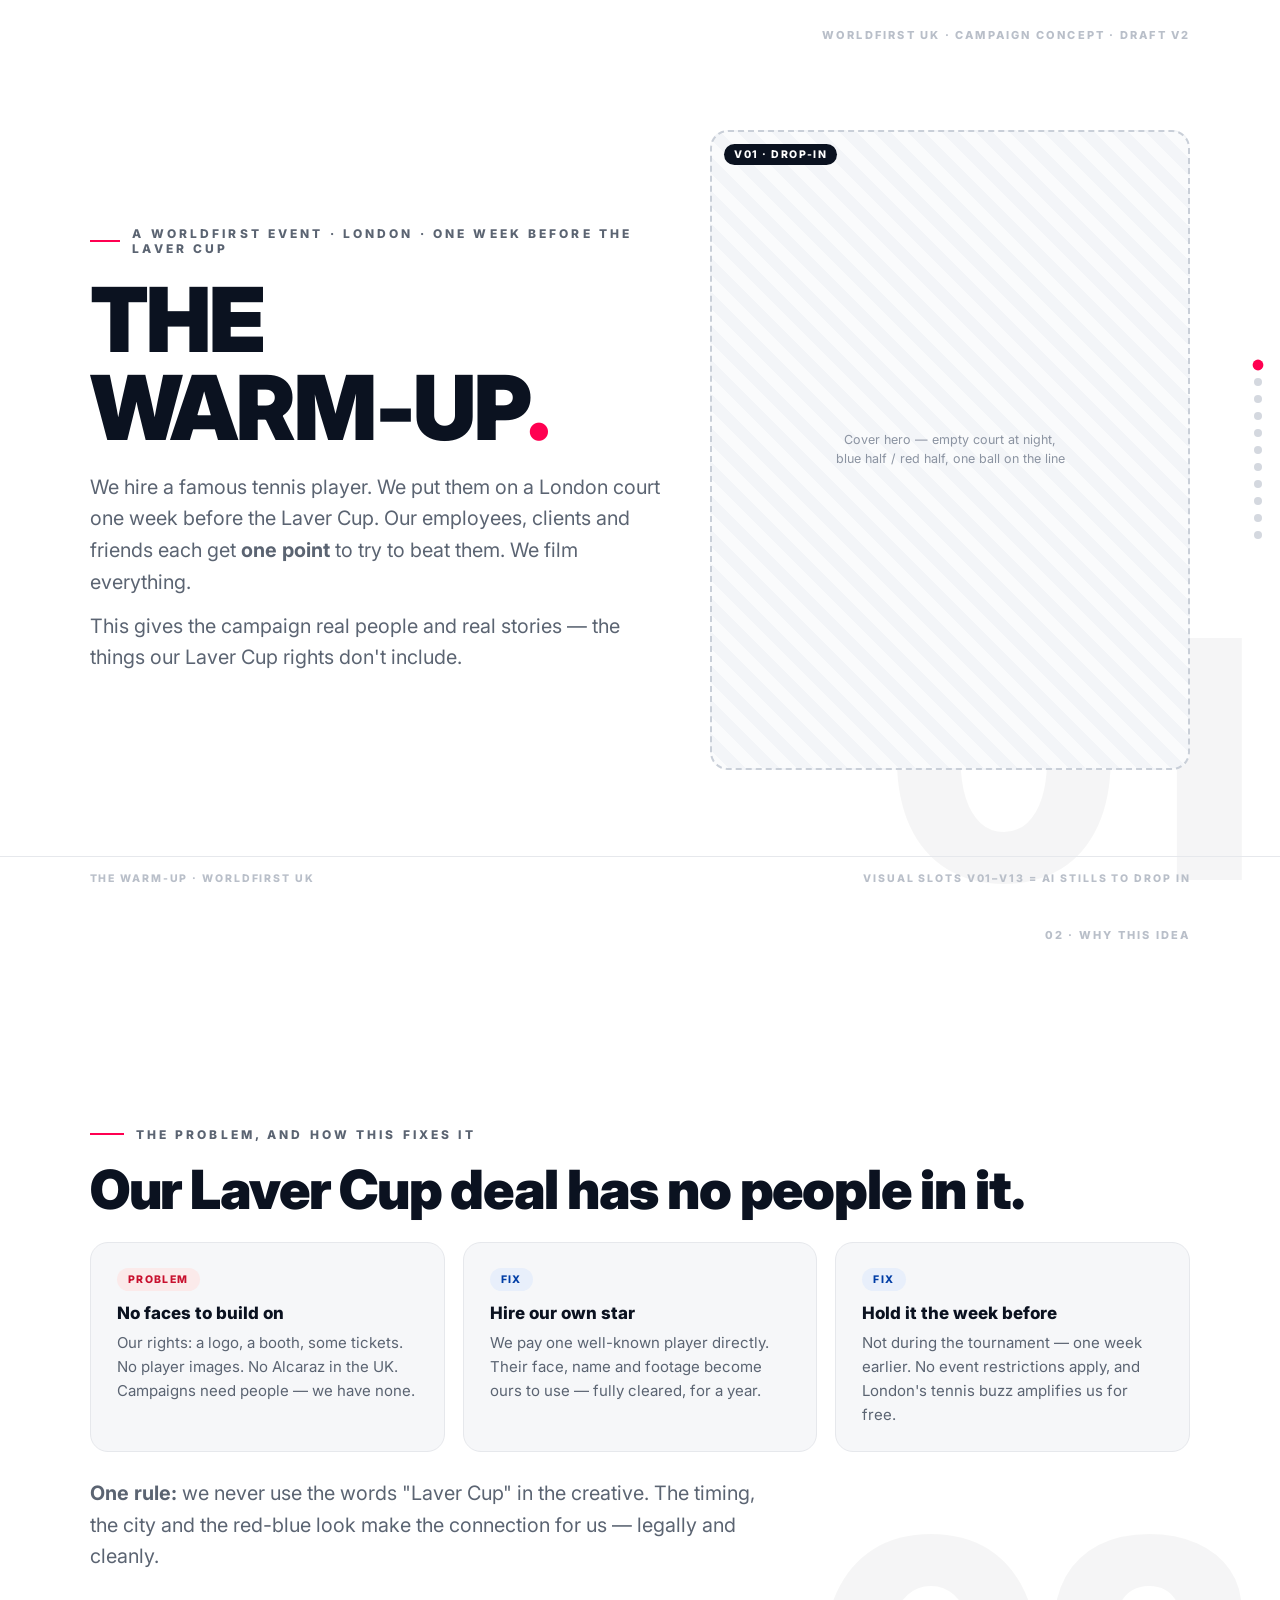
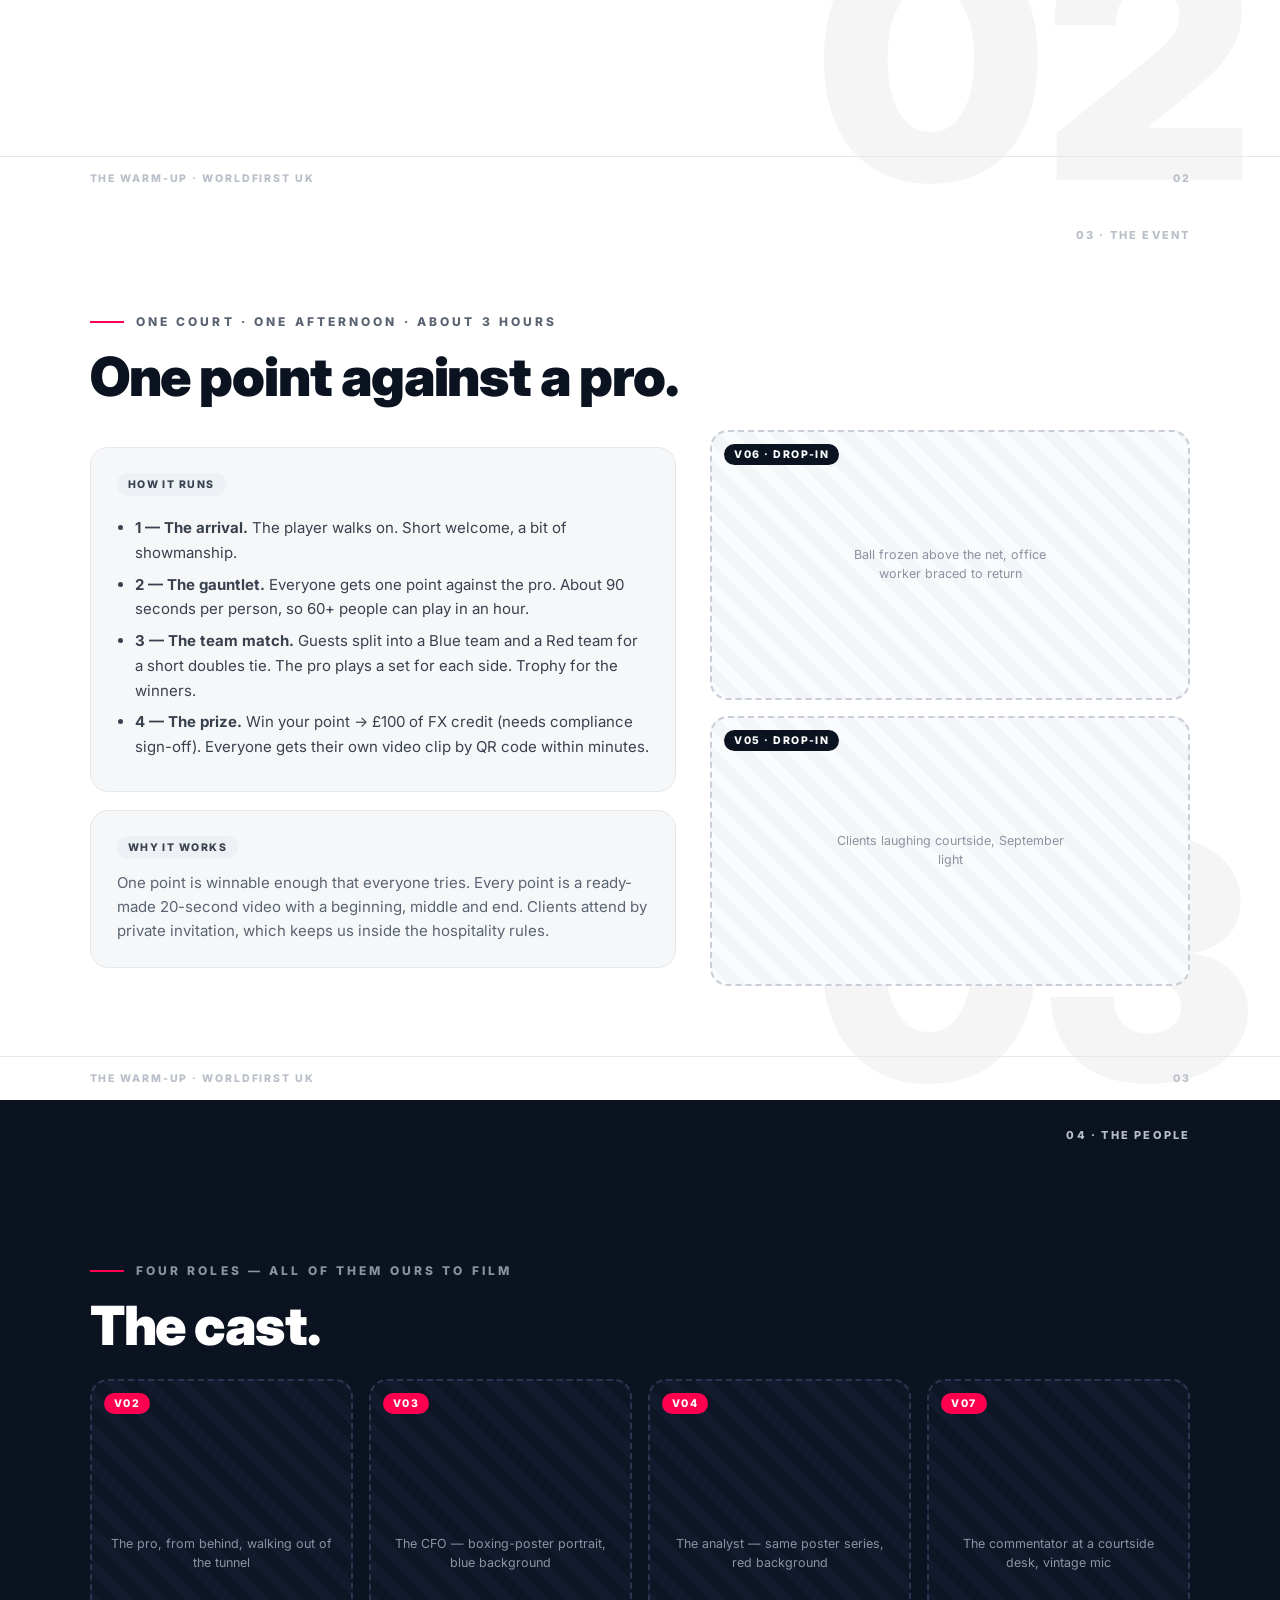
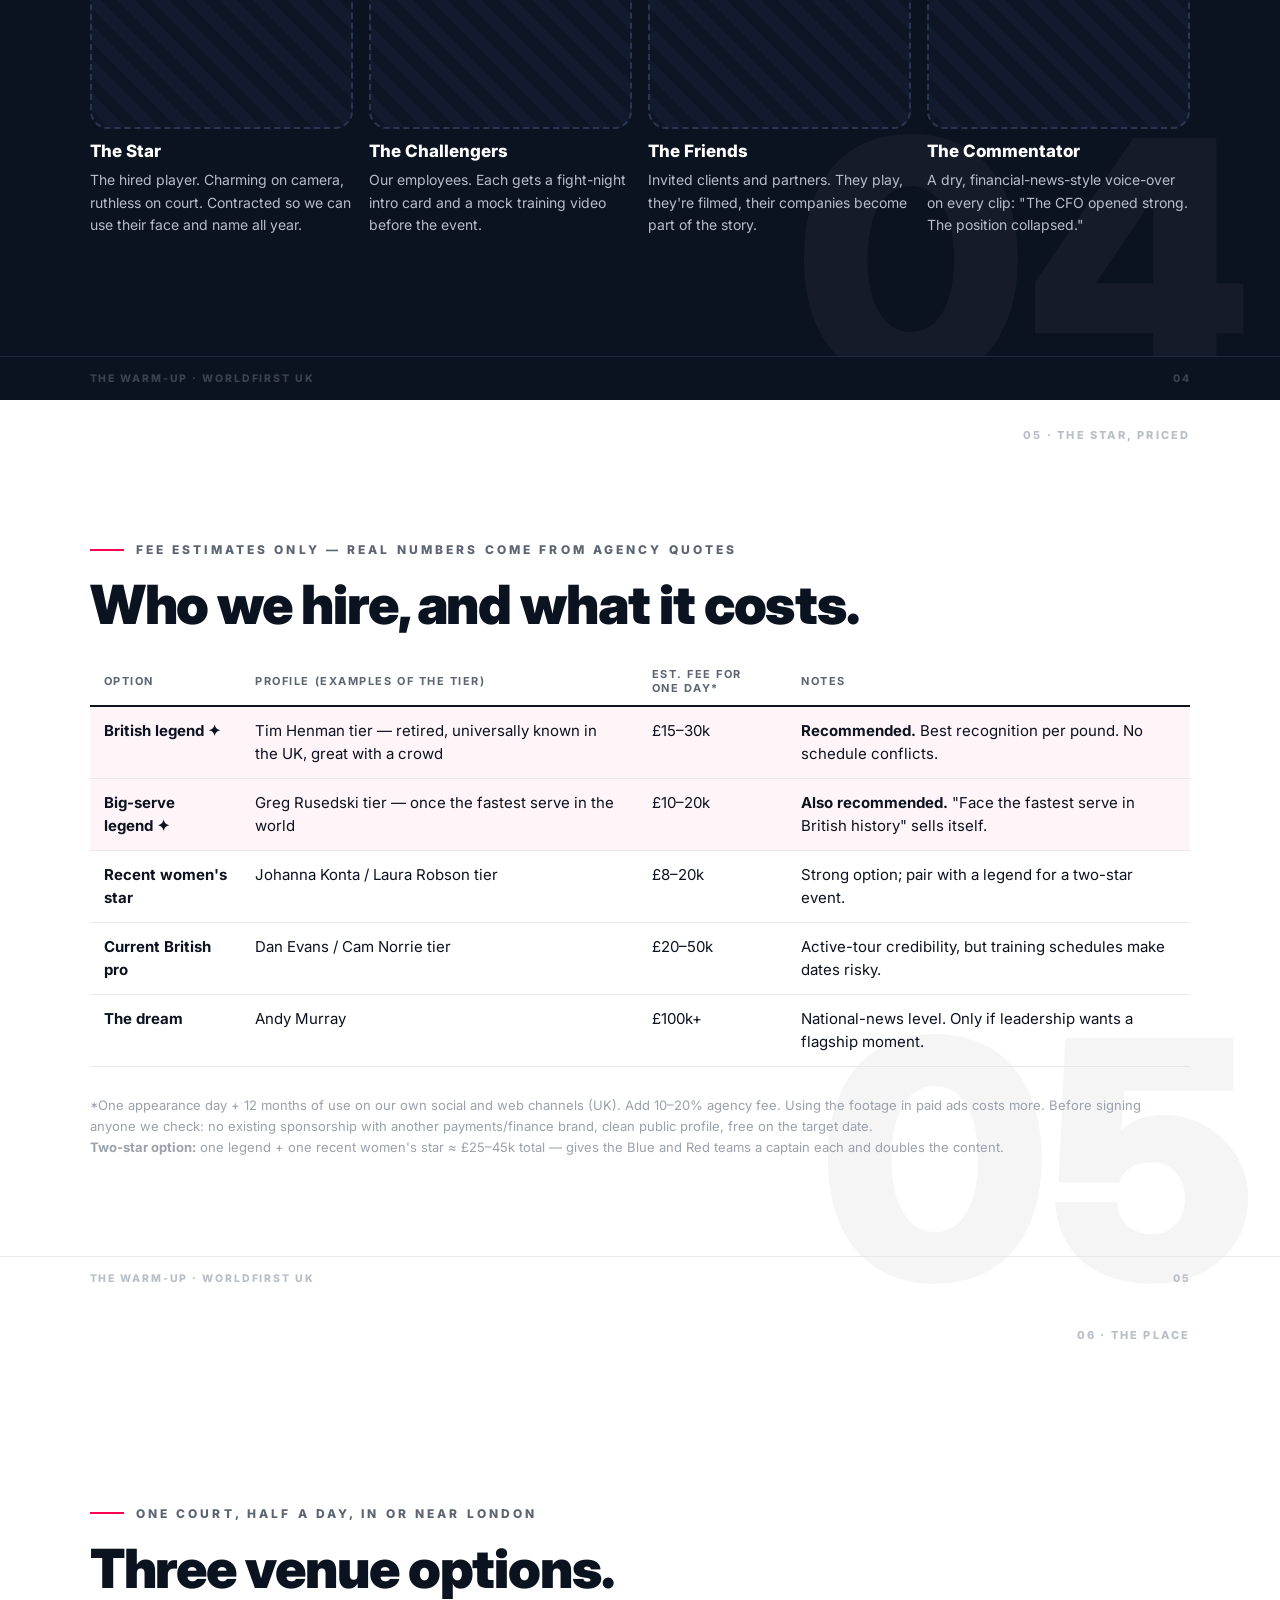
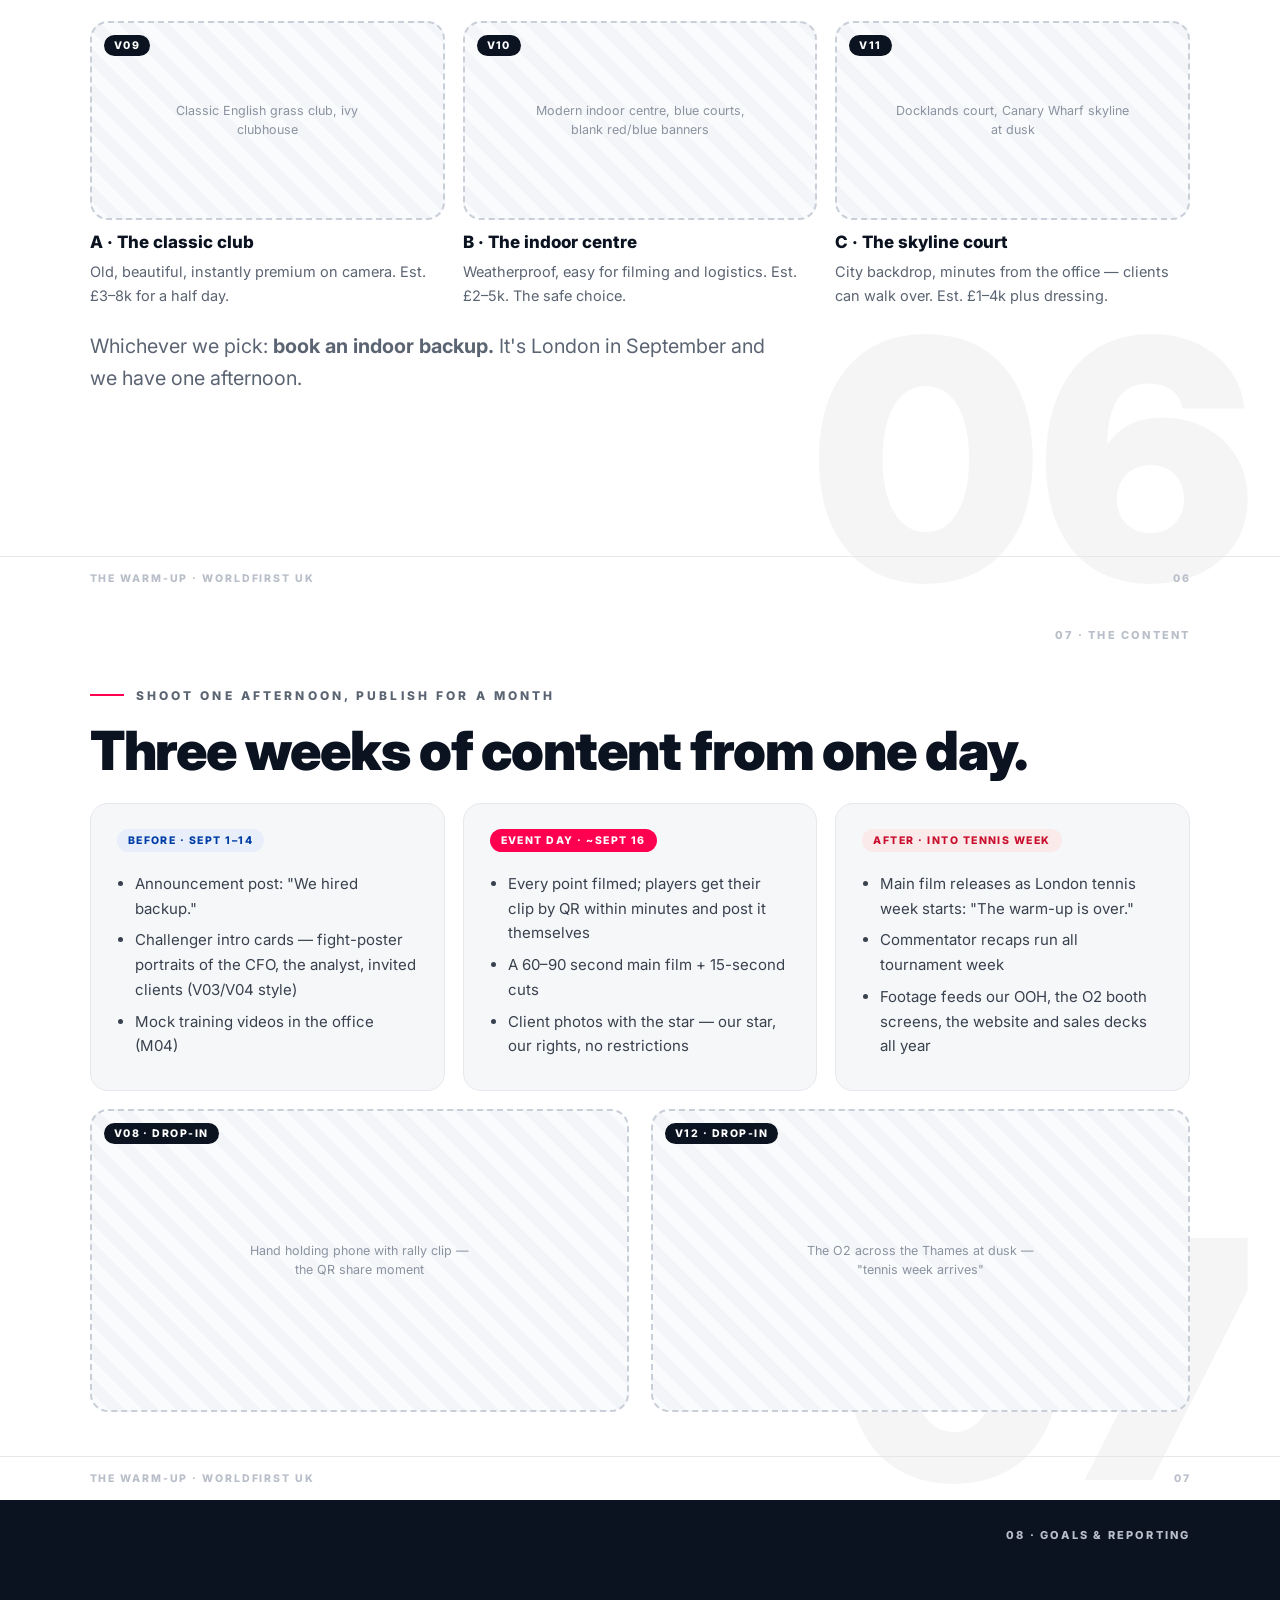
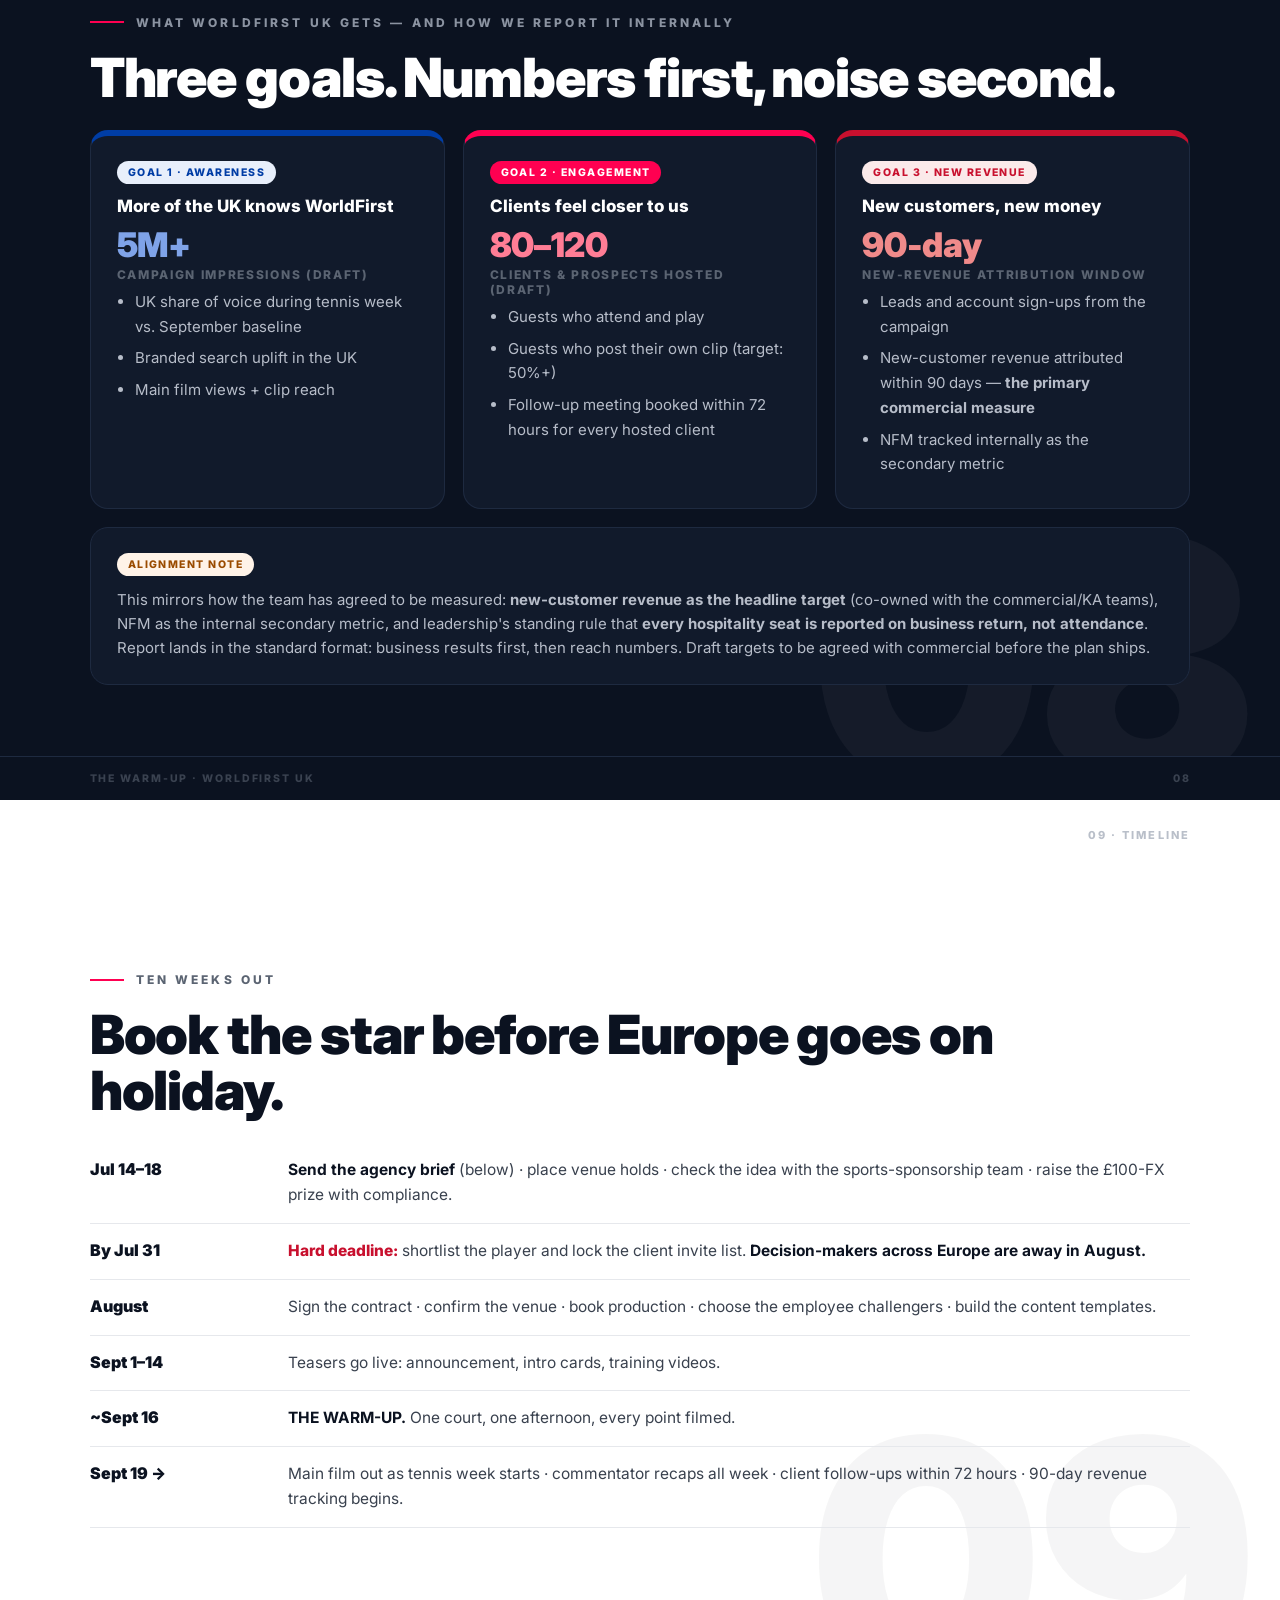
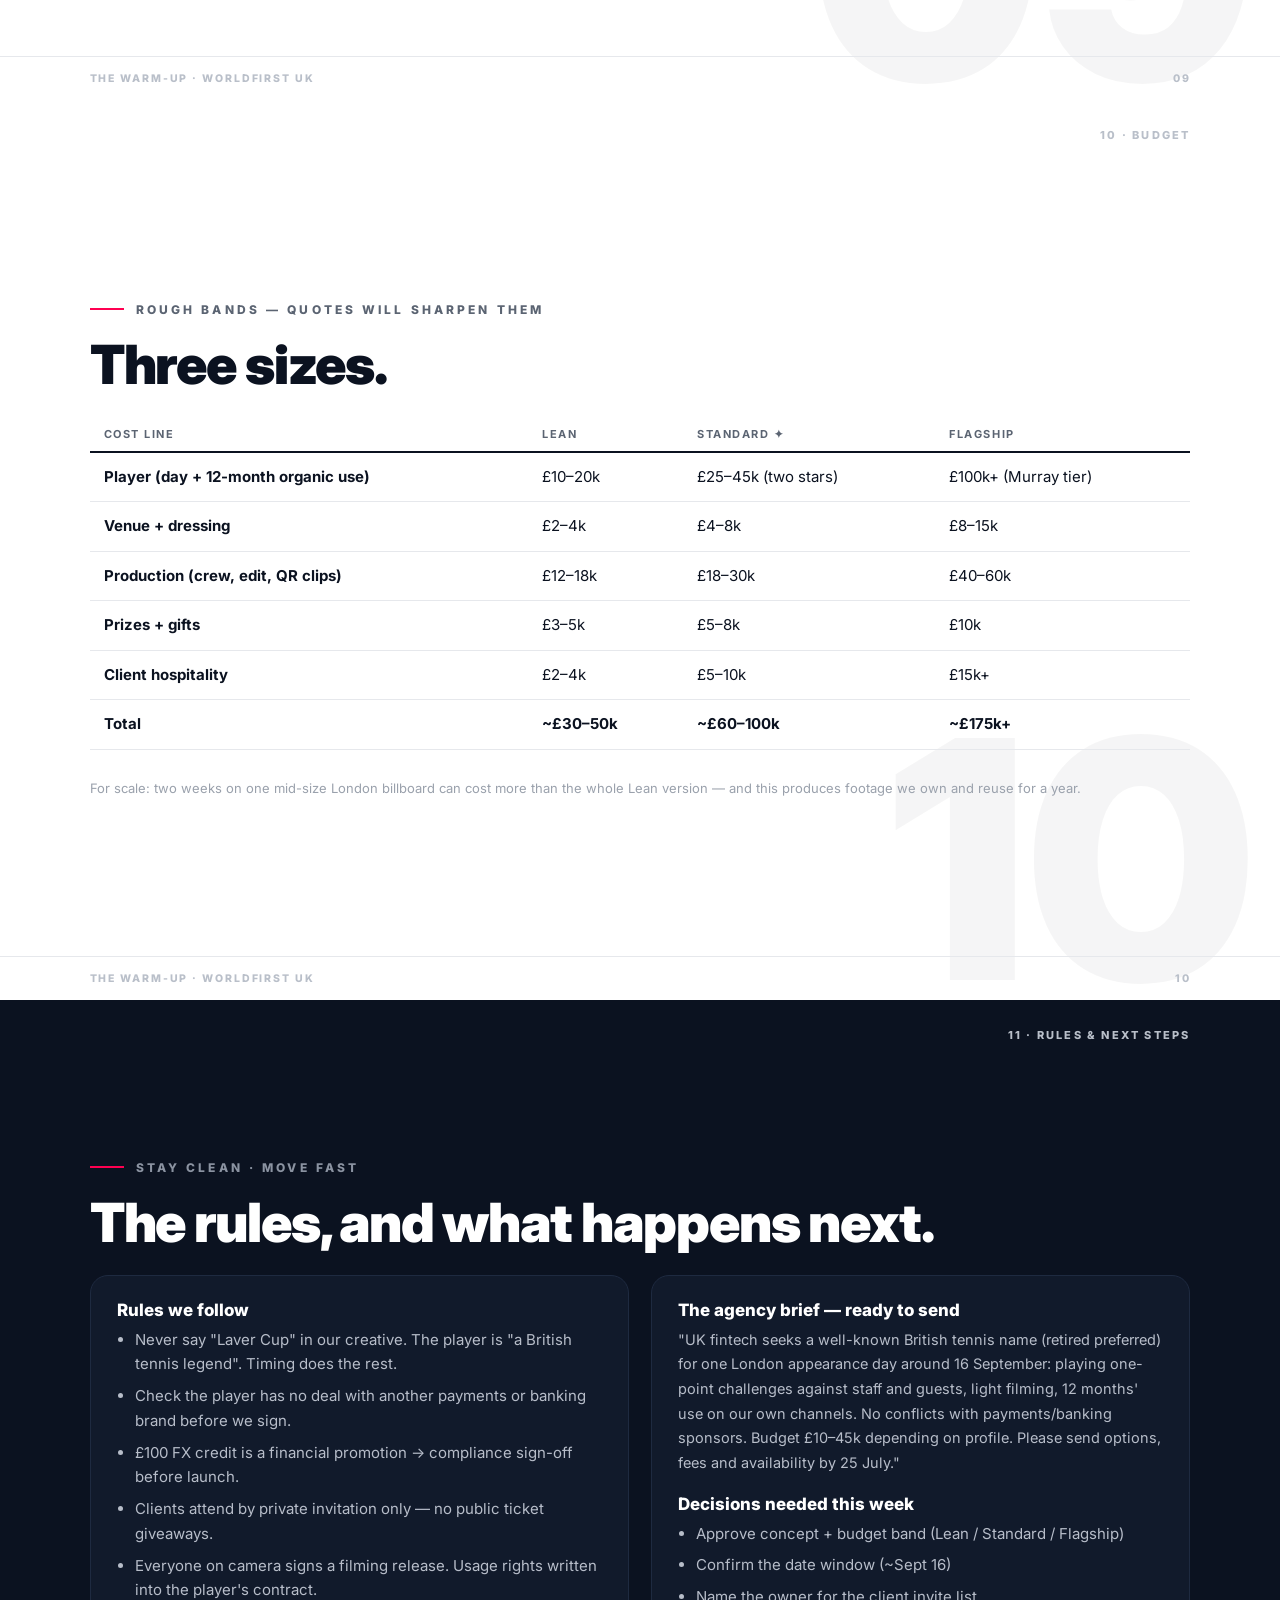
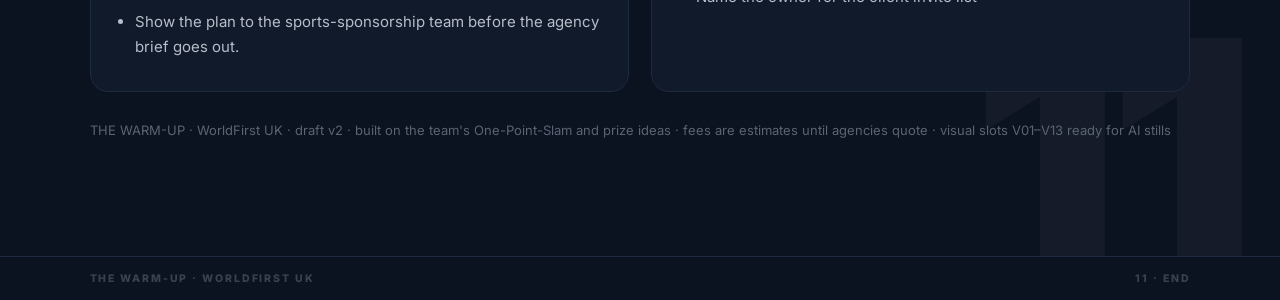
==== index.html @ a6981057 "v2: plain-language rewrite, agency-grade layout, V01-V13 visual slots, Goals & Reporting slide Co-Au" ====
<!DOCTYPE html>
<html lang="en">
<head>
<meta charset="UTF-8">
<meta name="viewport" content="width=device-width, initial-scale=1.0">
<meta name="robots" content="noindex, nofollow">
<title>The Warm-Up — WorldFirst UK campaign</title>
<link rel="preconnect" href="https://fonts.googleapis.com">
<link href="https://fonts.googleapis.com/css2?family=Inter:wght@400;500;600;800;900&display=swap" rel="stylesheet">
<style>
:root{
  --ink:#0B1220; --grey:#5B6472; --line:#E6E8EC; --paper:#FFFFFF; --soft:#F6F7F9;
  --europe:#003DA5; --world:#C8102E; --wf:#FF0051;
}
*{margin:0;padding:0;box-sizing:border-box}
html{scroll-snap-type:y mandatory;scroll-behavior:smooth}
body{font-family:'Inter',-apple-system,'Segoe UI',sans-serif;color:var(--ink);background:var(--paper)}
.slide{min-height:100vh;scroll-snap-align:start;display:flex;align-items:center;position:relative;overflow:hidden;padding:72px 7vw}
.wrap{max-width:1120px;margin:0 auto;width:100%;position:relative;z-index:2}
.ghost{position:absolute;right:2vw;bottom:-2vw;font-size:26vw;font-weight:900;color:rgba(11,18,32,.04);line-height:1;z-index:1;user-select:none}
.dark .ghost{color:rgba(255,255,255,.04)}
.kicker{font-size:12px;font-weight:800;letter-spacing:.26em;text-transform:uppercase;color:var(--grey);margin-bottom:20px;display:flex;align-items:center;gap:12px}
.kicker::before{content:"";width:34px;height:2px;background:var(--wf)}
h1{font-size:clamp(44px,7vw,96px);line-height:.98;font-weight:900;letter-spacing:-.025em}
h2{font-size:clamp(30px,4.4vw,54px);line-height:1.04;font-weight:900;letter-spacing:-.02em;margin-bottom:24px}
h3{font-size:17px;font-weight:800;margin-bottom:8px}
p.lead{font-size:clamp(17px,1.55vw,20px);line-height:1.6;color:var(--grey);max-width:58ch}
.num{position:absolute;top:28px;right:7vw;font-size:11px;font-weight:800;letter-spacing:.2em;color:#B9BFC9;z-index:3}
.strip{position:absolute;left:0;right:0;bottom:0;height:44px;display:flex;align-items:center;justify-content:space-between;padding:0 7vw;font-size:10.5px;font-weight:800;letter-spacing:.18em;text-transform:uppercase;color:#B9BFC9;border-top:1px solid var(--line);z-index:3;background:inherit}
.dark .strip{border-top-color:#1E2A40;color:#3A4250}
.chip{display:inline-flex;align-items:center;font-size:10.5px;font-weight:800;letter-spacing:.14em;text-transform:uppercase;padding:5px 11px;border-radius:100px;white-space:nowrap;margin-bottom:12px}
.chip.pink{background:var(--wf);color:#fff}
.chip.blue{background:#E8EFFB;color:var(--europe)}
.chip.red{background:#FBEAEA;color:var(--world)}
.chip.grey{background:#EDF0F4;color:#39414E}
.chip.draft{background:#FFF3E8;color:#9A4B00}
.grid2{display:grid;grid-template-columns:1fr 1fr;gap:22px}
.grid3{display:grid;grid-template-columns:repeat(3,1fr);gap:18px}
.grid4{display:grid;grid-template-columns:repeat(4,1fr);gap:16px}
.card{background:var(--soft);border:1px solid var(--line);border-radius:18px;padding:24px 26px}
.card p{font-size:15px;line-height:1.6;color:var(--grey)}
.card ul{margin:8px 0 0 18px}
.card li{font-size:15px;line-height:1.65;color:#39414E;margin-bottom:7px}
.dark{background:var(--ink);color:#fff}
.dark .kicker{color:#8B93A1}
.dark p.lead{color:#B7BDC9}
.dark .card{background:#111A2B;border-color:#1E2A40}
.dark .card p,.dark .card li{color:#B7BDC9}
.dark h3{color:#fff}
.tbl{width:100%;border-collapse:collapse;margin-top:6px}
.tbl th{font-size:11px;letter-spacing:.14em;text-transform:uppercase;color:var(--grey);text-align:left;padding:10px 14px;border-bottom:2px solid var(--ink)}
.tbl td{font-size:15px;line-height:1.5;padding:13px 14px;border-bottom:1px solid var(--line);vertical-align:top}
.tbl td:first-child{font-weight:700}
.rec{background:#FFF5F8}
.foot{margin-top:28px;font-size:13px;color:#9AA1AC;line-height:1.6}
.dots{position:fixed;right:18px;top:50%;transform:translateY(-50%);display:flex;flex-direction:column;gap:9px;z-index:50}
.dots a{width:8px;height:8px;border-radius:50%;background:#D4D8DF;transition:.2s}
.dots a.on{background:var(--wf);transform:scale(1.35)}
.bar{position:fixed;top:0;left:0;height:4px;background:linear-gradient(90deg,var(--europe),var(--wf),var(--world));width:0;z-index:60;transition:width .15s}
.trow{display:grid;grid-template-columns:180px 1fr;gap:18px;padding:15px 0;border-bottom:1px solid var(--line);align-items:baseline}
.trow .when{font-weight:900;font-size:16px}
.trow .what{font-size:15.5px;line-height:1.6;color:#39414E}
.trow .what b{color:var(--ink)}
.hot{color:var(--world);font-weight:800}
/* image drop-in slots */
.ph{position:relative;border:2px dashed #C9CFD8;border-radius:18px;background:repeating-linear-gradient(45deg,#FAFBFC,#FAFBFC 12px,#F3F5F8 12px,#F3F5F8 24px);display:flex;align-items:center;justify-content:center;overflow:hidden}
.ph .tag{position:absolute;top:12px;left:12px;background:var(--ink);color:#fff;font-size:10.5px;font-weight:800;letter-spacing:.14em;padding:4px 10px;border-radius:100px}
.ph .cap{font-size:12.5px;color:#8B93A1;text-align:center;padding:0 18px;line-height:1.5;max-width:34ch}
.dark .ph{border-color:#2A3650;background:repeating-linear-gradient(45deg,#0E1626,#0E1626 12px,#121B2E 12px,#121B2E 24px)}
.dark .ph .tag{background:var(--wf)}
.r169{aspect-ratio:16/9}
.r34{aspect-ratio:3/4}
.r45{aspect-ratio:4/5}
.hero2{display:grid;grid-template-columns:1.1fr .9fr;gap:34px;align-items:center}
.goal{border-top:6px solid var(--line)}
.goal.g1{border-top-color:var(--europe)}
.goal.g2{border-top-color:var(--wf)}
.goal.g3{border-top-color:var(--world)}
.goal .big{font-size:34px;font-weight:900;letter-spacing:-.01em;margin:6px 0 2px}
.goal .unit{font-size:12px;font-weight:800;letter-spacing:.14em;text-transform:uppercase;color:var(--grey)}
@media(max-width:900px){
  .grid2,.grid3,.grid4,.hero2{grid-template-columns:1fr}
  .slide{padding:56px 6vw 72px}
  .dots{display:none}
  .trow{grid-template-columns:1fr;gap:4px}
  .tbl{font-size:13px}.tbl td,.tbl th{padding:8px}
  .ghost{display:none}
}
</style>
</head>
<body>
<div class="bar" id="bar"></div>
<nav class="dots" id="dots"></nav>

<!-- 01 COVER -->
<section class="slide" id="s1">
  <div class="num">WORLDFIRST UK · CAMPAIGN CONCEPT · DRAFT V2</div>
  <div class="ghost">01</div>
  <div class="wrap">
    <div class="hero2">
      <div>
        <div class="kicker">A WorldFirst event · London · one week before the Laver Cup</div>
        <h1>THE<br>WARM-UP<span style="color:var(--wf)">.</span></h1>
        <p class="lead" style="margin-top:20px">We hire a famous tennis player. We put them on a London court one week before the Laver Cup. Our employees, clients and friends each get <b>one point</b> to try to beat them. We film everything.</p>
        <p class="lead" style="margin-top:12px">This gives the campaign real people and real stories — the things our Laver Cup rights don't include.</p>
      </div>
      <figure class="ph r34" data-id="V01"><span class="tag">V01 · DROP-IN</span><span class="cap">Cover hero — empty court at night, blue half / red half, one ball on the line</span></figure>
    </div>
  </div>
  <div class="strip"><span>The Warm-Up · WorldFirst UK</span><span>Visual slots V01–V13 = AI stills to drop in</span></div>
</section>

<!-- 02 WHY -->
<section class="slide" id="s2">
  <div class="num">02 · WHY THIS IDEA</div>
  <div class="ghost">02</div>
  <div class="wrap">
    <div class="kicker">The problem, and how this fixes it</div>
    <h2>Our Laver Cup deal has no people in it.</h2>
    <div class="grid3">
      <div class="card">
        <span class="chip red">Problem</span>
        <h3>No faces to build on</h3>
        <p>Our rights: a logo, a booth, some tickets. No player images. No Alcaraz in the UK. Campaigns need people — we have none.</p>
      </div>
      <div class="card">
        <span class="chip blue">Fix</span>
        <h3>Hire our own star</h3>
        <p>We pay one well-known player directly. Their face, name and footage become ours to use — fully cleared, for a year.</p>
      </div>
      <div class="card">
        <span class="chip blue">Fix</span>
        <h3>Hold it the week before</h3>
        <p>Not during the tournament — one week earlier. No event restrictions apply, and London's tennis buzz amplifies us for free.</p>
      </div>
    </div>
    <p class="lead" style="margin-top:26px"><b>One rule:</b> we never use the words "Laver Cup" in the creative. The timing, the city and the red-blue look make the connection for us — legally and cleanly.</p>
  </div>
  <div class="strip"><span>The Warm-Up · WorldFirst UK</span><span>02</span></div>
</section>

<!-- 03 FORMAT -->
<section class="slide" id="s3">
  <div class="num">03 · THE EVENT</div>
  <div class="ghost">03</div>
  <div class="wrap">
    <div class="kicker">One court · one afternoon · about 3 hours</div>
    <h2>One point against a pro.</h2>
    <div class="hero2">
      <div>
        <div class="card" style="margin-bottom:18px">
          <span class="chip grey">How it runs</span>
          <ul>
            <li><b>1 — The arrival.</b> The player walks on. Short welcome, a bit of showmanship.</li>
            <li><b>2 — The gauntlet.</b> Everyone gets one point against the pro. About 90 seconds per person, so 60+ people can play in an hour.</li>
            <li><b>3 — The team match.</b> Guests split into a Blue team and a Red team for a short doubles tie. The pro plays a set for each side. Trophy for the winners.</li>
            <li><b>4 — The prize.</b> Win your point → £100 of FX credit (needs compliance sign-off). Everyone gets their own video clip by QR code within minutes.</li>
          </ul>
        </div>
        <div class="card">
          <span class="chip grey">Why it works</span>
          <p>One point is winnable enough that everyone tries. Every point is a ready-made 20-second video with a beginning, middle and end. Clients attend by private invitation, which keeps us inside the hospitality rules.</p>
        </div>
      </div>
      <div>
        <figure class="ph r169" data-id="V06" style="margin-bottom:16px"><span class="tag">V06 · DROP-IN</span><span class="cap">Ball frozen above the net, office worker braced to return</span></figure>
        <figure class="ph r169" data-id="V05"><span class="tag">V05 · DROP-IN</span><span class="cap">Clients laughing courtside, September light</span></figure>
      </div>
    </div>
  </div>
  <div class="strip"><span>The Warm-Up · WorldFirst UK</span><span>03</span></div>
</section>

<!-- 04 CAST -->
<section class="slide dark" id="s4">
  <div class="num">04 · THE PEOPLE</div>
  <div class="ghost">04</div>
  <div class="wrap">
    <div class="kicker">Four roles — all of them ours to film</div>
    <h2 style="color:#fff">The cast.</h2>
    <div class="grid4">
      <div>
        <figure class="ph r34" data-id="V02" style="margin-bottom:12px"><span class="tag">V02</span><span class="cap">The pro, from behind, walking out of the tunnel</span></figure>
        <h3>The Star</h3>
        <p style="color:#B7BDC9;font-size:14px;line-height:1.6">The hired player. Charming on camera, ruthless on court. Contracted so we can use their face and name all year.</p>
      </div>
      <div>
        <figure class="ph r34" data-id="V03" style="margin-bottom:12px"><span class="tag">V03</span><span class="cap">The CFO — boxing-poster portrait, blue background</span></figure>
        <h3>The Challengers</h3>
        <p style="color:#B7BDC9;font-size:14px;line-height:1.6">Our employees. Each gets a fight-night intro card and a mock training video before the event.</p>
      </div>
      <div>
        <figure class="ph r34" data-id="V04" style="margin-bottom:12px"><span class="tag">V04</span><span class="cap">The analyst — same poster series, red background</span></figure>
        <h3>The Friends</h3>
        <p style="color:#B7BDC9;font-size:14px;line-height:1.6">Invited clients and partners. They play, they're filmed, their companies become part of the story.</p>
      </div>
      <div>
        <figure class="ph r34" data-id="V07" style="margin-bottom:12px"><span class="tag">V07</span><span class="cap">The commentator at a courtside desk, vintage mic</span></figure>
        <h3>The Commentator</h3>
        <p style="color:#B7BDC9;font-size:14px;line-height:1.6">A dry, financial-news-style voice-over on every clip: "The CFO opened strong. The position collapsed."</p>
      </div>
    </div>
  </div>
  <div class="strip"><span>The Warm-Up · WorldFirst UK</span><span>04</span></div>
</section>

<!-- 05 TALENT -->
<section class="slide" id="s5">
  <div class="num">05 · THE STAR, PRICED</div>
  <div class="ghost">05</div>
  <div class="wrap">
    <div class="kicker">Fee estimates only — real numbers come from agency quotes</div>
    <h2>Who we hire, and what it costs.</h2>
    <table class="tbl">
      <tr><th>Option</th><th>Profile (examples of the tier)</th><th>Est. fee for one day*</th><th>Notes</th></tr>
      <tr class="rec"><td>British legend ✦</td><td>Tim Henman tier — retired, universally known in the UK, great with a crowd</td><td>£15–30k</td><td><b>Recommended.</b> Best recognition per pound. No schedule conflicts.</td></tr>
      <tr class="rec"><td>Big-serve legend ✦</td><td>Greg Rusedski tier — once the fastest serve in the world</td><td>£10–20k</td><td><b>Also recommended.</b> "Face the fastest serve in British history" sells itself.</td></tr>
      <tr><td>Recent women's star</td><td>Johanna Konta / Laura Robson tier</td><td>£8–20k</td><td>Strong option; pair with a legend for a two-star event.</td></tr>
      <tr><td>Current British pro</td><td>Dan Evans / Cam Norrie tier</td><td>£20–50k</td><td>Active-tour credibility, but training schedules make dates risky.</td></tr>
      <tr><td>The dream</td><td>Andy Murray</td><td>£100k+</td><td>National-news level. Only if leadership wants a flagship moment.</td></tr>
    </table>
    <p class="foot">*One appearance day + 12 months of use on our own social and web channels (UK). Add 10–20% agency fee. Using the footage in paid ads costs more. Before signing anyone we check: no existing sponsorship with another payments/finance brand, clean public profile, free on the target date.<br><b>Two-star option:</b> one legend + one recent women's star ≈ £25–45k total — gives the Blue and Red teams a captain each and doubles the content.</p>
  </div>
  <div class="strip"><span>The Warm-Up · WorldFirst UK</span><span>05</span></div>
</section>

<!-- 06 VENUE -->
<section class="slide" id="s6">
  <div class="num">06 · THE PLACE</div>
  <div class="ghost">06</div>
  <div class="wrap">
    <div class="kicker">One court, half a day, in or near London</div>
    <h2>Three venue options.</h2>
    <div class="grid3">
      <div>
        <figure class="ph r169" data-id="V09" style="margin-bottom:12px"><span class="tag">V09</span><span class="cap">Classic English grass club, ivy clubhouse</span></figure>
        <h3>A · The classic club</h3>
        <p style="color:var(--grey);font-size:14.5px;line-height:1.6">Old, beautiful, instantly premium on camera. Est. £3–8k for a half day.</p>
      </div>
      <div>
        <figure class="ph r169" data-id="V10" style="margin-bottom:12px"><span class="tag">V10</span><span class="cap">Modern indoor centre, blue courts, blank red/blue banners</span></figure>
        <h3>B · The indoor centre</h3>
        <p style="color:var(--grey);font-size:14.5px;line-height:1.6">Weatherproof, easy for filming and logistics. Est. £2–5k. The safe choice.</p>
      </div>
      <div>
        <figure class="ph r169" data-id="V11" style="margin-bottom:12px"><span class="tag">V11</span><span class="cap">Docklands court, Canary Wharf skyline at dusk</span></figure>
        <h3>C · The skyline court</h3>
        <p style="color:var(--grey);font-size:14.5px;line-height:1.6">City backdrop, minutes from the office — clients can walk over. Est. £1–4k plus dressing.</p>
      </div>
    </div>
    <p class="lead" style="margin-top:24px">Whichever we pick: <b>book an indoor backup.</b> It's London in September and we have one afternoon.</p>
  </div>
  <div class="strip"><span>The Warm-Up · WorldFirst UK</span><span>06</span></div>
</section>

<!-- 07 CONTENT -->
<section class="slide" id="s7">
  <div class="num">07 · THE CONTENT</div>
  <div class="ghost">07</div>
  <div class="wrap">
    <div class="kicker">Shoot one afternoon, publish for a month</div>
    <h2>Three weeks of content from one day.</h2>
    <div class="grid3">
      <div class="card">
        <span class="chip blue">Before · Sept 1–14</span>
        <ul>
          <li>Announcement post: "We hired backup."</li>
          <li>Challenger intro cards — fight-poster portraits of the CFO, the analyst, invited clients (V03/V04 style)</li>
          <li>Mock training videos in the office (M04)</li>
        </ul>
      </div>
      <div class="card">
        <span class="chip pink">Event day · ~Sept 16</span>
        <ul>
          <li>Every point filmed; players get their clip by QR within minutes and post it themselves</li>
          <li>A 60–90 second main film + 15-second cuts</li>
          <li>Client photos with the star — our star, our rights, no restrictions</li>
        </ul>
      </div>
      <div class="card">
        <span class="chip red">After · into tennis week</span>
        <ul>
          <li>Main film releases as London tennis week starts: "The warm-up is over."</li>
          <li>Commentator recaps run all tournament week</li>
          <li>Footage feeds our OOH, the O2 booth screens, the website and sales decks all year</li>
        </ul>
      </div>
    </div>
    <div class="grid2" style="margin-top:18px">
      <figure class="ph r169" data-id="V08"><span class="tag">V08 · DROP-IN</span><span class="cap">Hand holding phone with rally clip — the QR share moment</span></figure>
      <figure class="ph r169" data-id="V12"><span class="tag">V12 · DROP-IN</span><span class="cap">The O2 across the Thames at dusk — "tennis week arrives"</span></figure>
    </div>
  </div>
  <div class="strip"><span>The Warm-Up · WorldFirst UK</span><span>07</span></div>
</section>

<!-- 08 GOALS -->
<section class="slide dark" id="s8">
  <div class="num">08 · GOALS &amp; REPORTING</div>
  <div class="ghost">08</div>
  <div class="wrap">
    <div class="kicker">What WorldFirst UK gets — and how we report it internally</div>
    <h2 style="color:#fff">Three goals. Numbers first, noise second.</h2>
    <div class="grid3">
      <div class="card goal g1">
        <span class="chip blue">Goal 1 · Awareness</span>
        <h3>More of the UK knows WorldFirst</h3>
        <div class="big" style="color:#7FA3E8">5M+</div>
        <div class="unit">campaign impressions (draft)</div>
        <ul>
          <li>UK share of voice during tennis week vs. September baseline</li>
          <li>Branded search uplift in the UK</li>
          <li>Main film views + clip reach</li>
        </ul>
      </div>
      <div class="card goal g2">
        <span class="chip pink">Goal 2 · Engagement</span>
        <h3>Clients feel closer to us</h3>
        <div class="big" style="color:#FF7D95">80–120</div>
        <div class="unit">clients &amp; prospects hosted (draft)</div>
        <ul>
          <li>Guests who attend and play</li>
          <li>Guests who post their own clip (target: 50%+)</li>
          <li>Follow-up meeting booked within 72 hours for every hosted client</li>
        </ul>
      </div>
      <div class="card goal g3">
        <span class="chip red">Goal 3 · New revenue</span>
        <h3>New customers, new money</h3>
        <div class="big" style="color:#F08A8A">90-day</div>
        <div class="unit">new-revenue attribution window</div>
        <ul>
          <li>Leads and account sign-ups from the campaign</li>
          <li>New-customer revenue attributed within 90 days — <b>the primary commercial measure</b></li>
          <li>NFM tracked internally as the secondary metric</li>
        </ul>
      </div>
    </div>
    <div class="card" style="margin-top:18px">
      <span class="chip draft">Alignment note</span>
      <p>This mirrors how the team has agreed to be measured: <b>new-customer revenue as the headline target</b> (co-owned with the commercial/KA teams), NFM as the internal secondary metric, and leadership's standing rule that <b>every hospitality seat is reported on business return, not attendance</b>. Report lands in the standard format: business results first, then reach numbers. Draft targets to be agreed with commercial before the plan ships.</p>
    </div>
  </div>
  <div class="strip"><span>The Warm-Up · WorldFirst UK</span><span>08</span></div>
</section>

<!-- 09 TIMELINE -->
<section class="slide" id="s9">
  <div class="num">09 · TIMELINE</div>
  <div class="ghost">09</div>
  <div class="wrap">
    <div class="kicker">Ten weeks out</div>
    <h2>Book the star before Europe goes on holiday.</h2>
    <div>
      <div class="trow"><div class="when">Jul 14–18</div><div class="what"><b>Send the agency brief</b> (below) · place venue holds · check the idea with the sports-sponsorship team · raise the £100-FX prize with compliance.</div></div>
      <div class="trow"><div class="when">By Jul 31</div><div class="what"><span class="hot">Hard deadline:</span> shortlist the player and lock the client invite list. <b>Decision-makers across Europe are away in August.</b></div></div>
      <div class="trow"><div class="when">August</div><div class="what">Sign the contract · confirm the venue · book production · choose the employee challengers · build the content templates.</div></div>
      <div class="trow"><div class="when">Sept 1–14</div><div class="what">Teasers go live: announcement, intro cards, training videos.</div></div>
      <div class="trow"><div class="when">~Sept 16</div><div class="what"><b>THE WARM-UP.</b> One court, one afternoon, every point filmed.</div></div>
      <div class="trow"><div class="when">Sept 19 →</div><div class="what">Main film out as tennis week starts · commentator recaps all week · client follow-ups within 72 hours · 90-day revenue tracking begins.</div></div>
    </div>
  </div>
  <div class="strip"><span>The Warm-Up · WorldFirst UK</span><span>09</span></div>
</section>

<!-- 10 BUDGET -->
<section class="slide" id="s10">
  <div class="num">10 · BUDGET</div>
  <div class="ghost">10</div>
  <div class="wrap">
    <div class="kicker">Rough bands — quotes will sharpen them</div>
    <h2>Three sizes.</h2>
    <table class="tbl">
      <tr><th>Cost line</th><th>Lean</th><th>Standard ✦</th><th>Flagship</th></tr>
      <tr><td>Player (day + 12-month organic use)</td><td>£10–20k</td><td>£25–45k (two stars)</td><td>£100k+ (Murray tier)</td></tr>
      <tr><td>Venue + dressing</td><td>£2–4k</td><td>£4–8k</td><td>£8–15k</td></tr>
      <tr><td>Production (crew, edit, QR clips)</td><td>£12–18k</td><td>£18–30k</td><td>£40–60k</td></tr>
      <tr><td>Prizes + gifts</td><td>£3–5k</td><td>£5–8k</td><td>£10k</td></tr>
      <tr><td>Client hospitality</td><td>£2–4k</td><td>£5–10k</td><td>£15k+</td></tr>
      <tr><td><b>Total</b></td><td><b>~£30–50k</b></td><td><b>~£60–100k</b></td><td><b>~£175k+</b></td></tr>
    </table>
    <p class="foot">For scale: two weeks on one mid-size London billboard can cost more than the whole Lean version — and this produces footage we own and reuse for a year.</p>
  </div>
  <div class="strip"><span>The Warm-Up · WorldFirst UK</span><span>10</span></div>
</section>

<!-- 11 RULES & NEXT -->
<section class="slide dark" id="s11">
  <div class="num">11 · RULES &amp; NEXT STEPS</div>
  <div class="ghost">11</div>
  <div class="wrap">
    <div class="kicker">Stay clean · move fast</div>
    <h2 style="color:#fff">The rules, and what happens next.</h2>
    <div class="grid2">
      <div class="card">
        <h3>Rules we follow</h3>
        <ul>
          <li>Never say "Laver Cup" in our creative. The player is "a British tennis legend". Timing does the rest.</li>
          <li>Check the player has no deal with another payments or banking brand before we sign.</li>
          <li>£100 FX credit is a financial promotion → compliance sign-off before launch.</li>
          <li>Clients attend by private invitation only — no public ticket giveaways.</li>
          <li>Everyone on camera signs a filming release. Usage rights written into the player's contract.</li>
          <li>Show the plan to the sports-sponsorship team before the agency brief goes out.</li>
        </ul>
      </div>
      <div class="card">
        <h3>The agency brief — ready to send</h3>
        <p style="font-size:14.5px;line-height:1.7">"UK fintech seeks a well-known British tennis name (retired preferred) for one London appearance day around 16 September: playing one-point challenges against staff and guests, light filming, 12 months' use on our own channels. No conflicts with payments/banking sponsors. Budget £10–45k depending on profile. Please send options, fees and availability by 25 July."</p>
        <h3 style="margin-top:18px">Decisions needed this week</h3>
        <ul>
          <li>Approve concept + budget band (Lean / Standard / Flagship)</li>
          <li>Confirm the date window (~Sept 16)</li>
          <li>Name the owner for the client invite list</li>
        </ul>
      </div>
    </div>
    <p class="foot" style="color:#5B6472">THE WARM-UP · WorldFirst UK · draft v2 · built on the team's One-Point-Slam and prize ideas · fees are estimates until agencies quote · visual slots V01–V13 ready for AI stills</p>
  </div>
  <div class="strip"><span>The Warm-Up · WorldFirst UK</span><span>11 · END</span></div>
</section>

<script>
const slides=[...document.querySelectorAll('.slide')];
const dots=document.getElementById('dots');
slides.forEach((s,i)=>{const a=document.createElement('a');a.href='#'+s.id;dots.appendChild(a);});
const das=[...dots.children];
function sync(){
  const y=window.scrollY+innerHeight/2;
  let idx=0;
  slides.forEach((s,i)=>{if(s.offsetTop<=y)idx=i;});
  das.forEach((d,i)=>d.classList.toggle('on',i===idx));
  const max=document.body.scrollHeight-innerHeight;
  document.getElementById('bar').style.width=(max?window.scrollY/max*100:0)+'%';
}
addEventListener('scroll',sync,{passive:true});sync();
addEventListener('keydown',e=>{
  if(['ArrowDown','PageDown',' '].includes(e.key)){e.preventDefault();nav(1);}
  if(['ArrowUp','PageUp'].includes(e.key)){e.preventDefault();nav(-1);}
});
function nav(dir){
  const y=window.scrollY+innerHeight/2;
  let idx=0;slides.forEach((s,i)=>{if(s.offsetTop<=y)idx=i;});
  const t=slides[Math.min(slides.length-1,Math.max(0,idx+dir))];
  t.scrollIntoView({behavior:'smooth'});
}
</script>
</body>
</html>
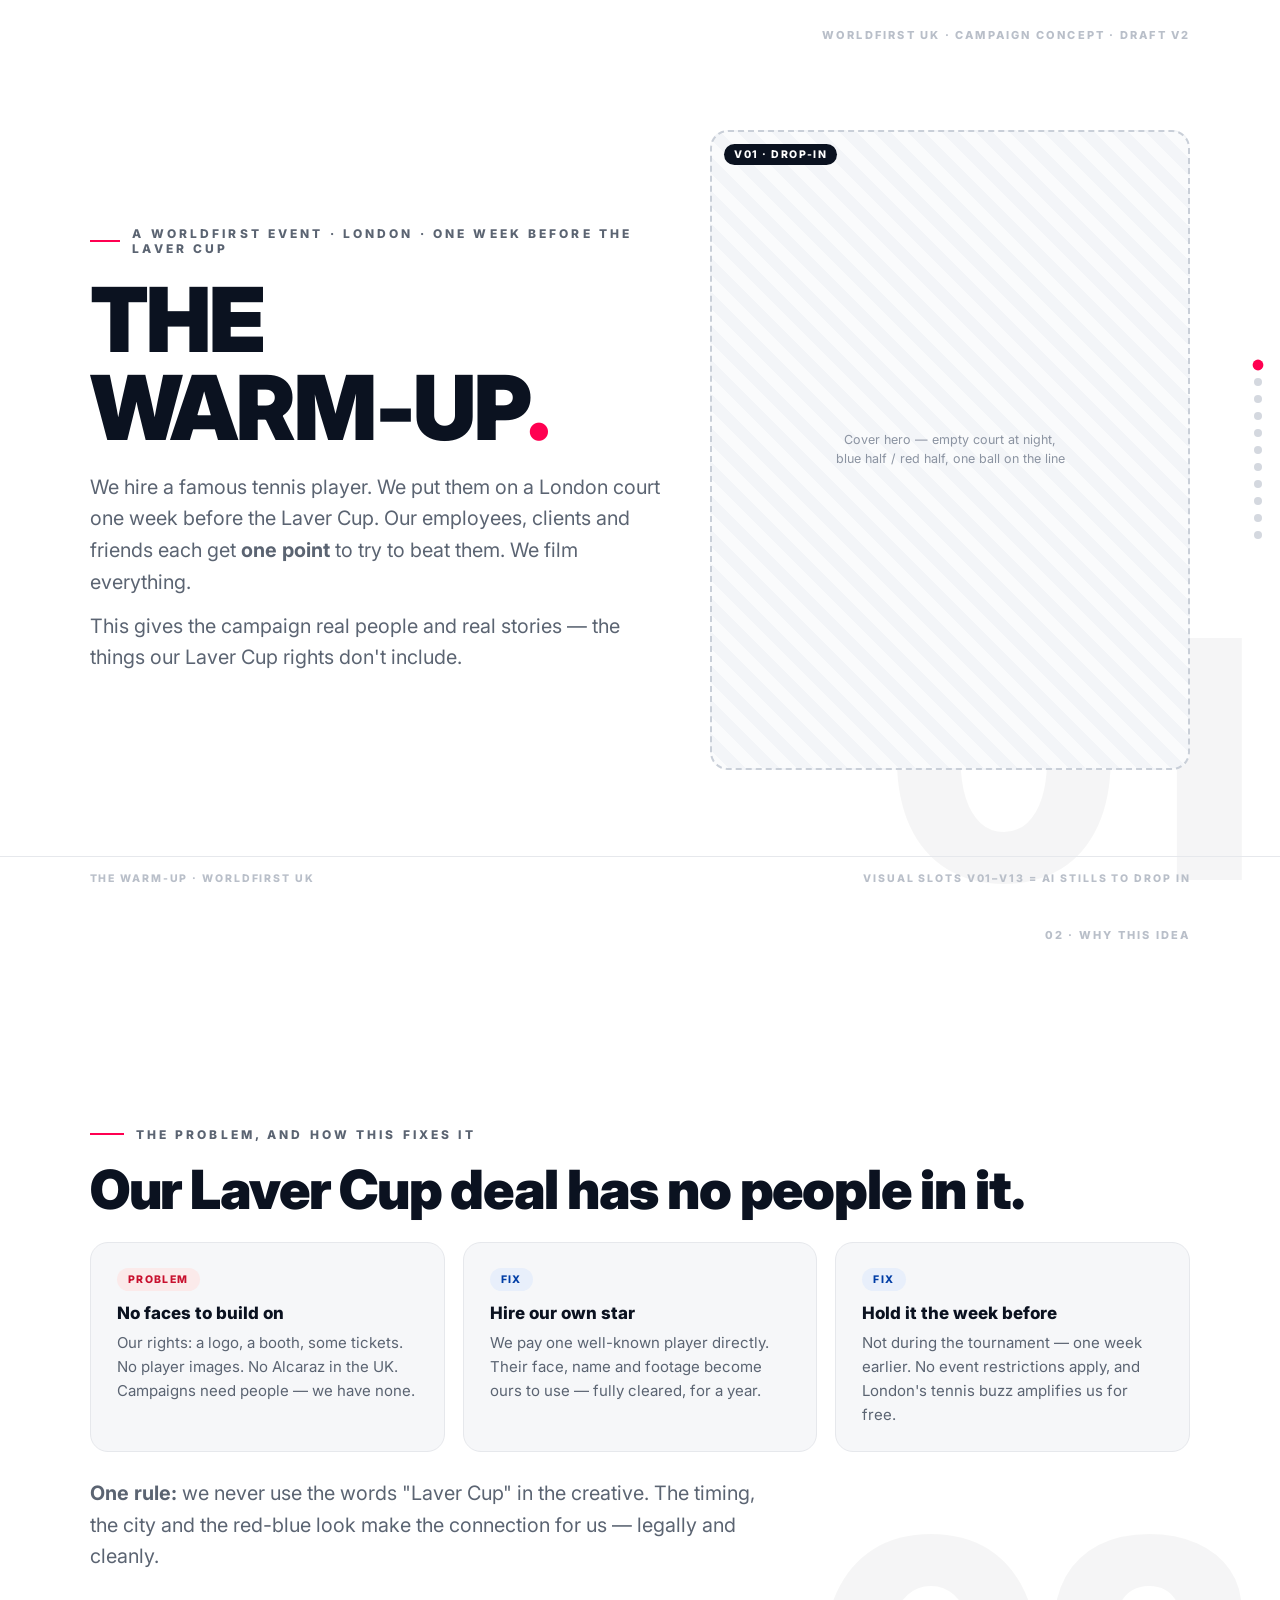
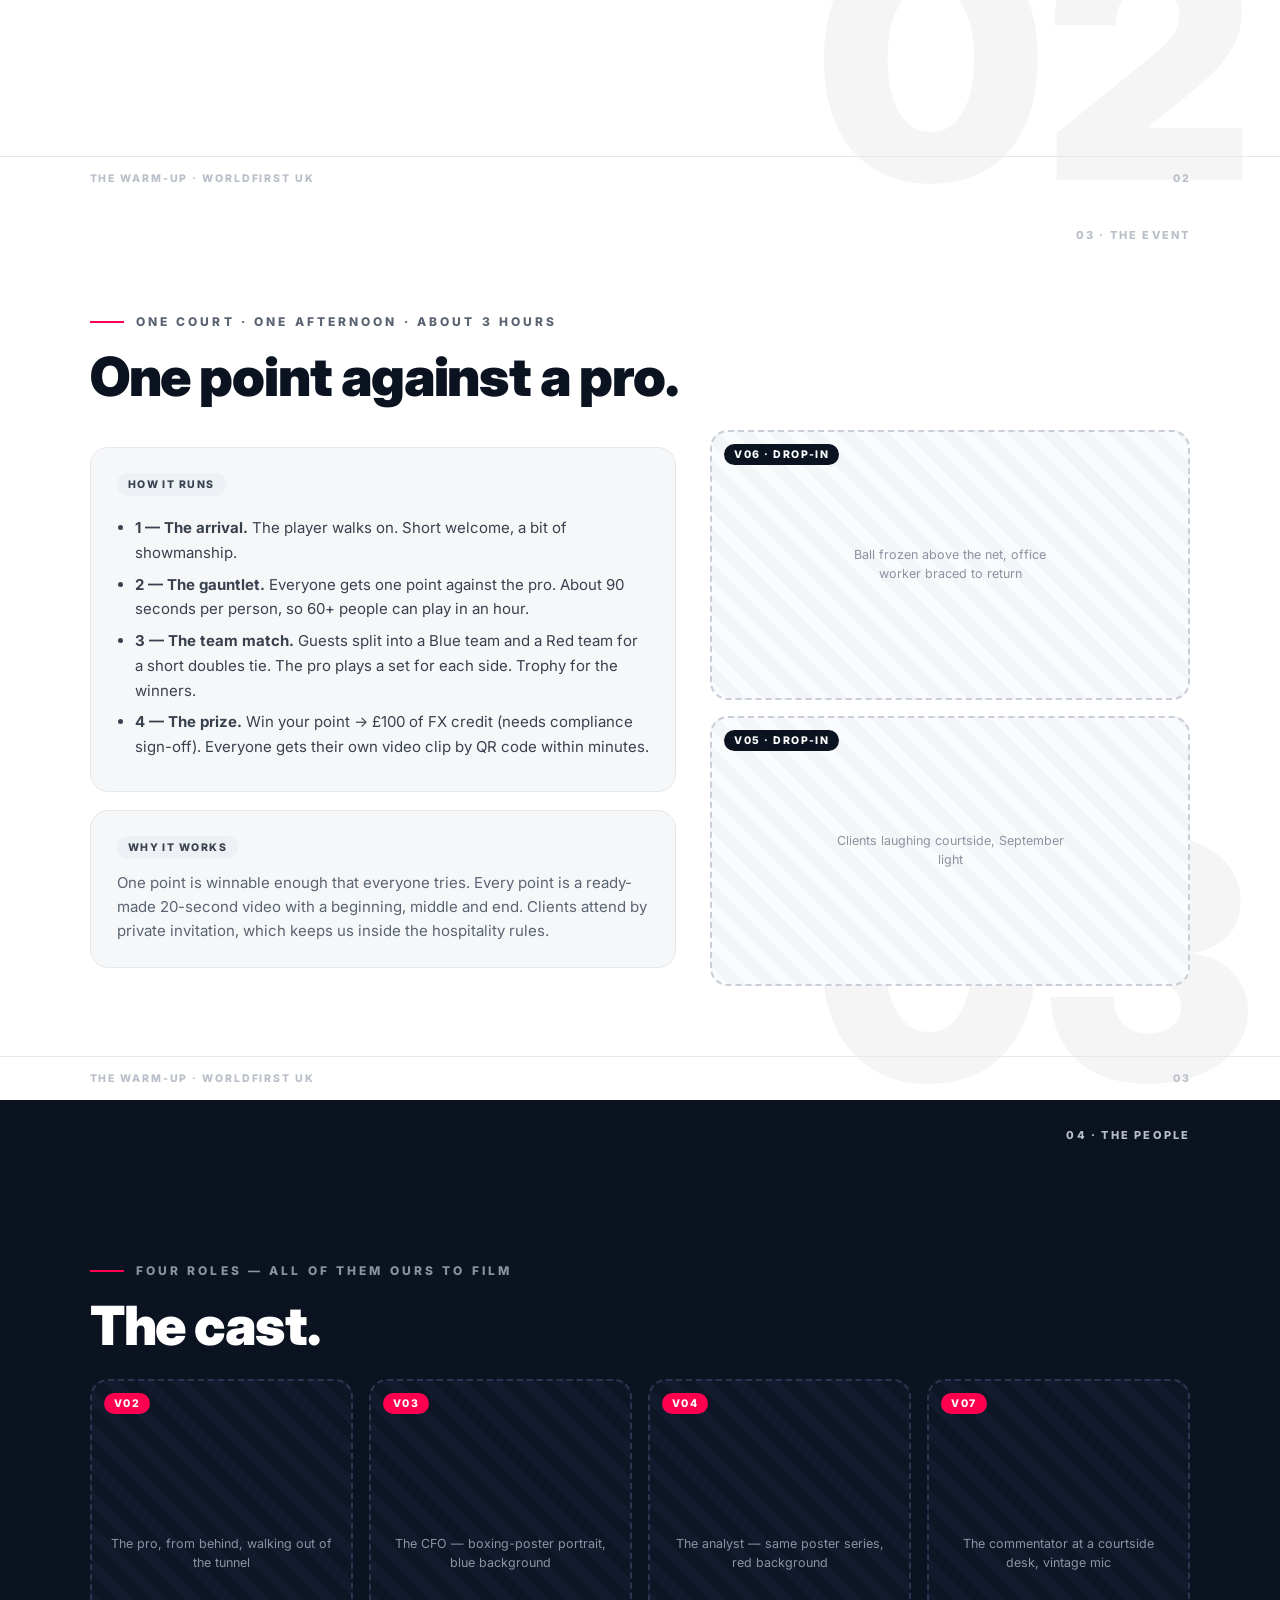
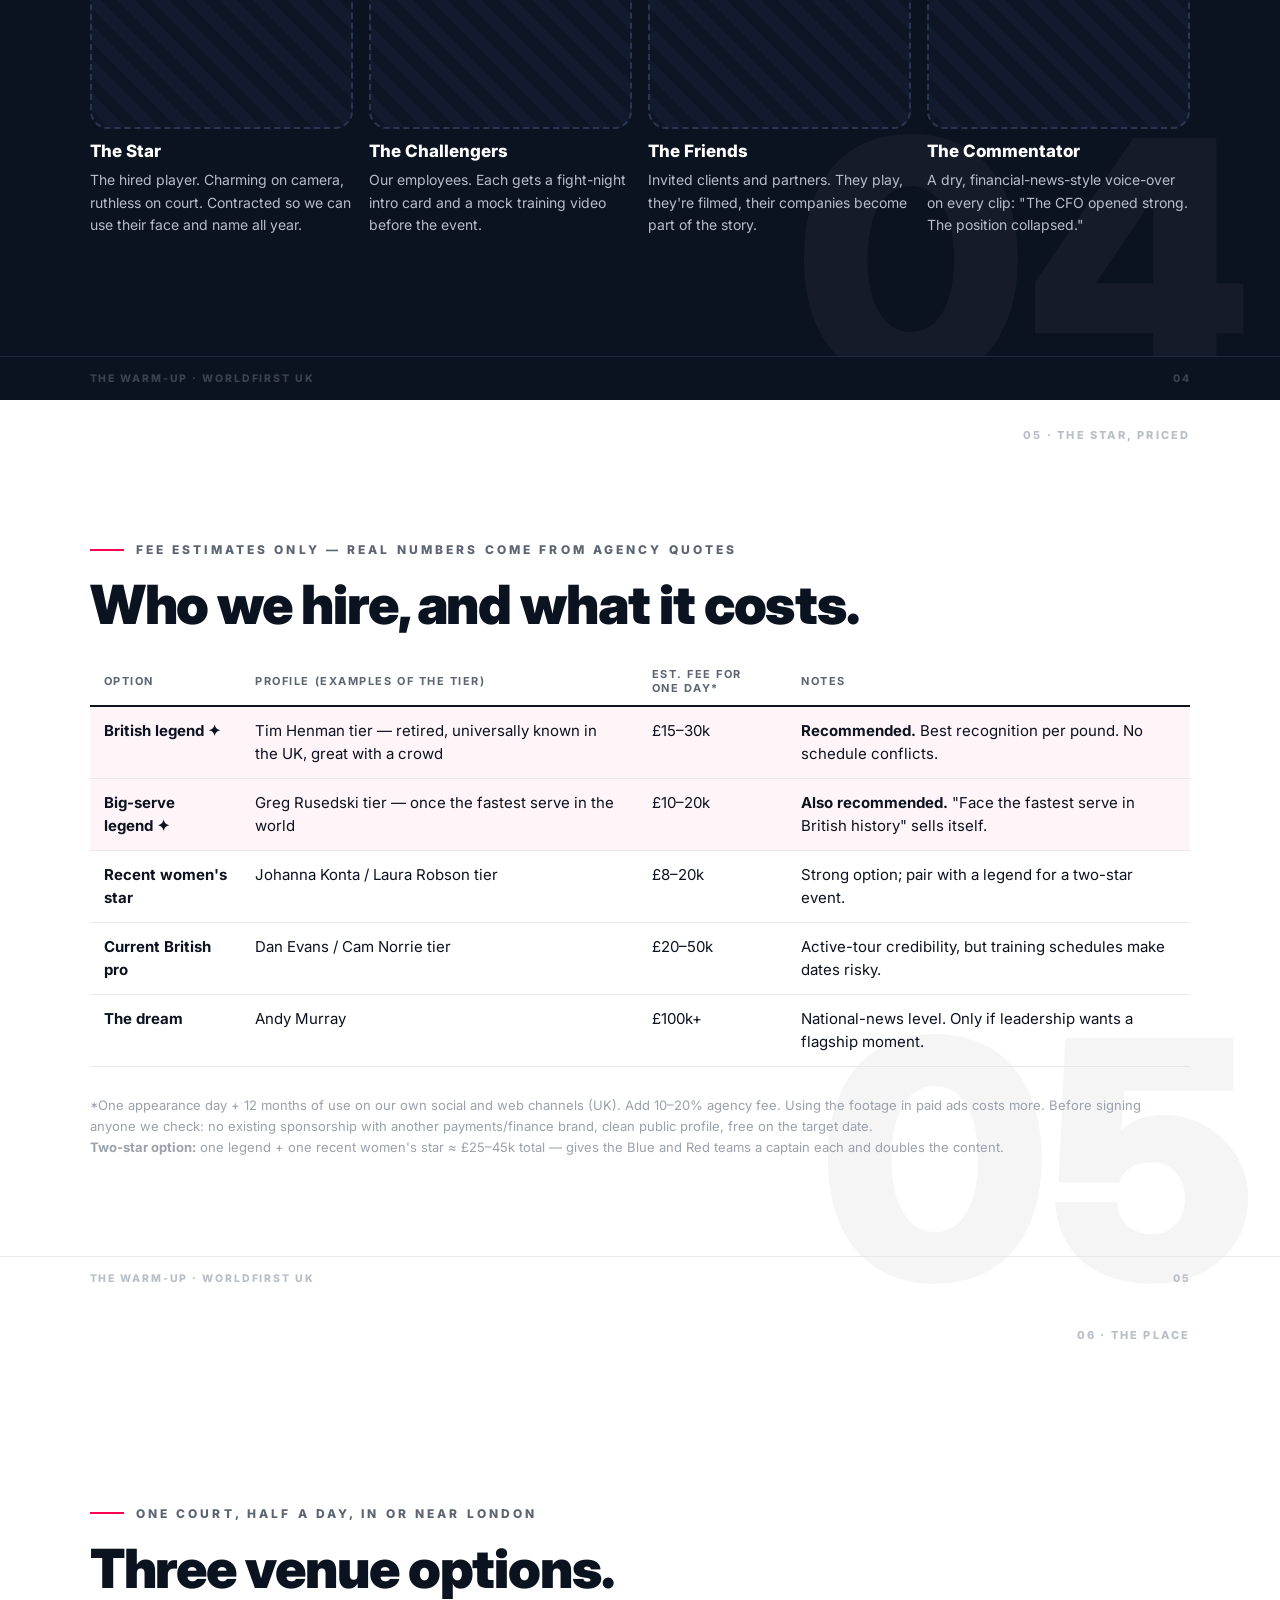
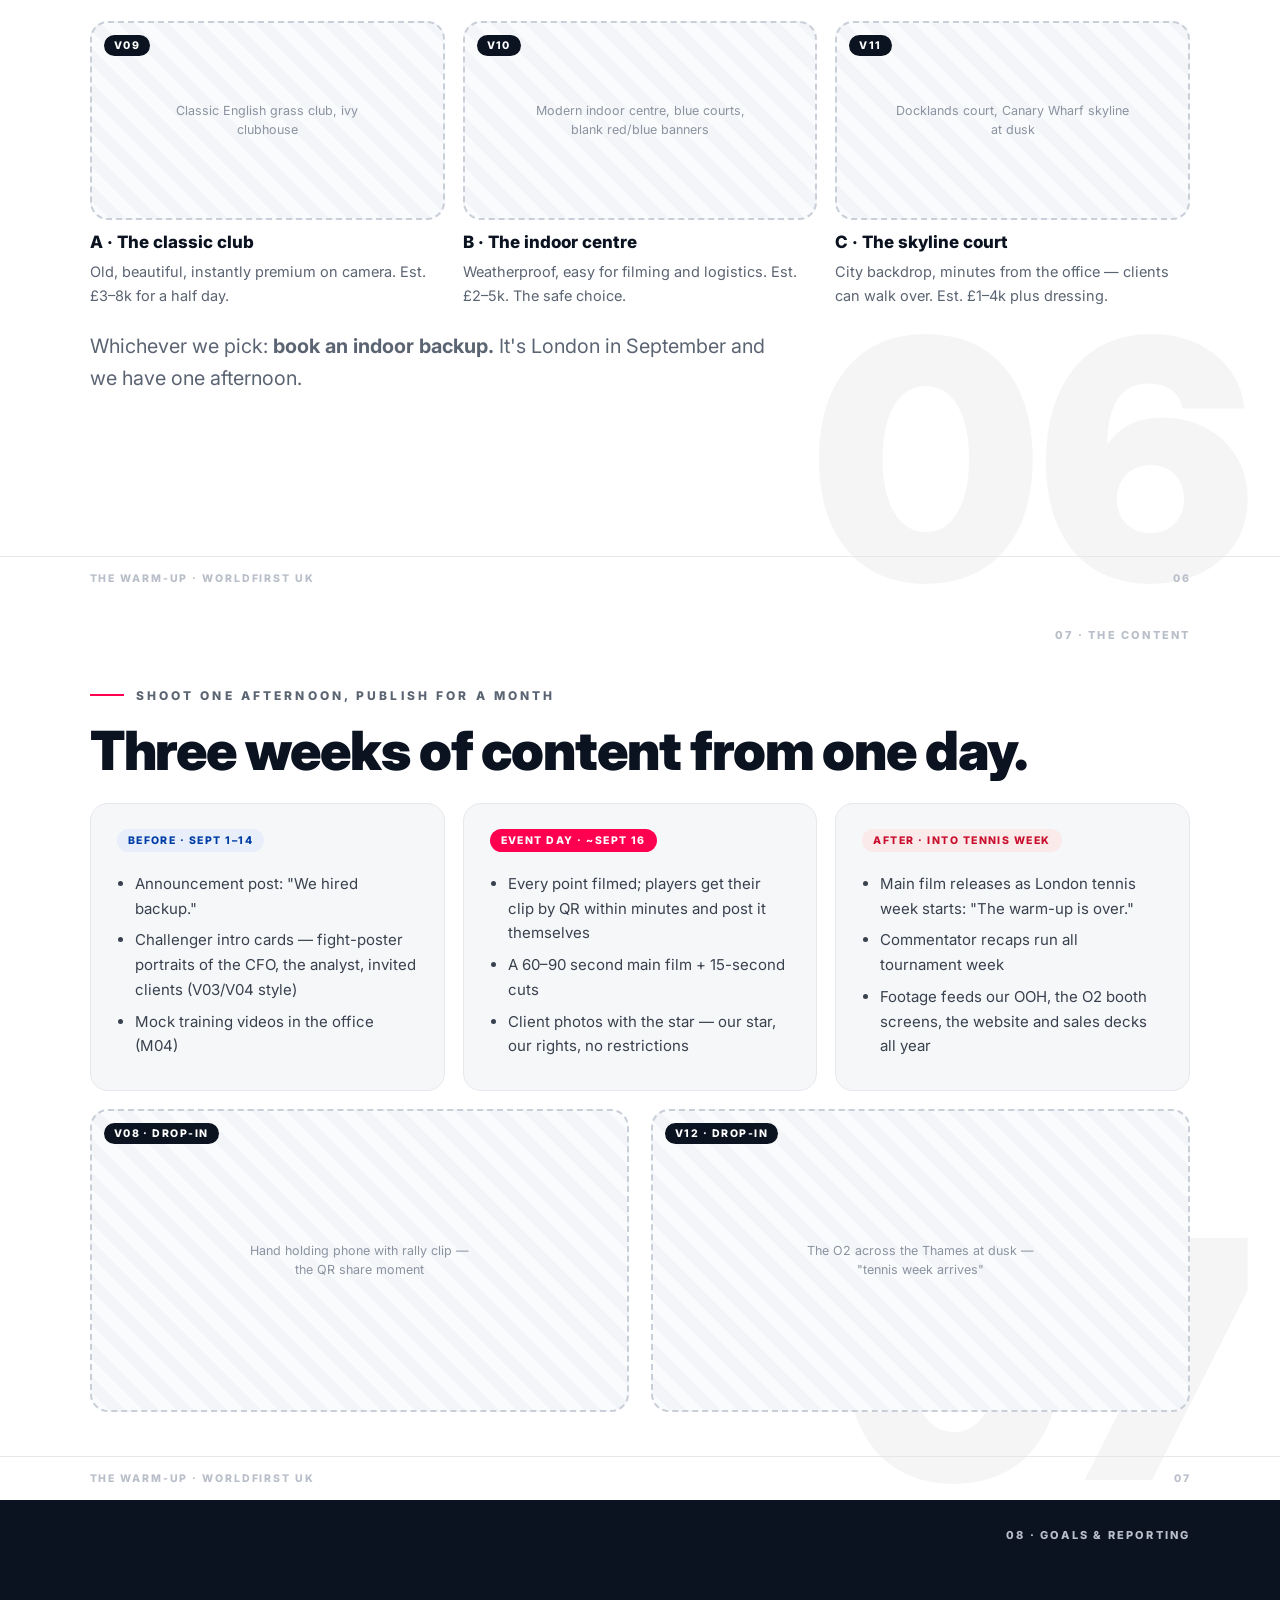
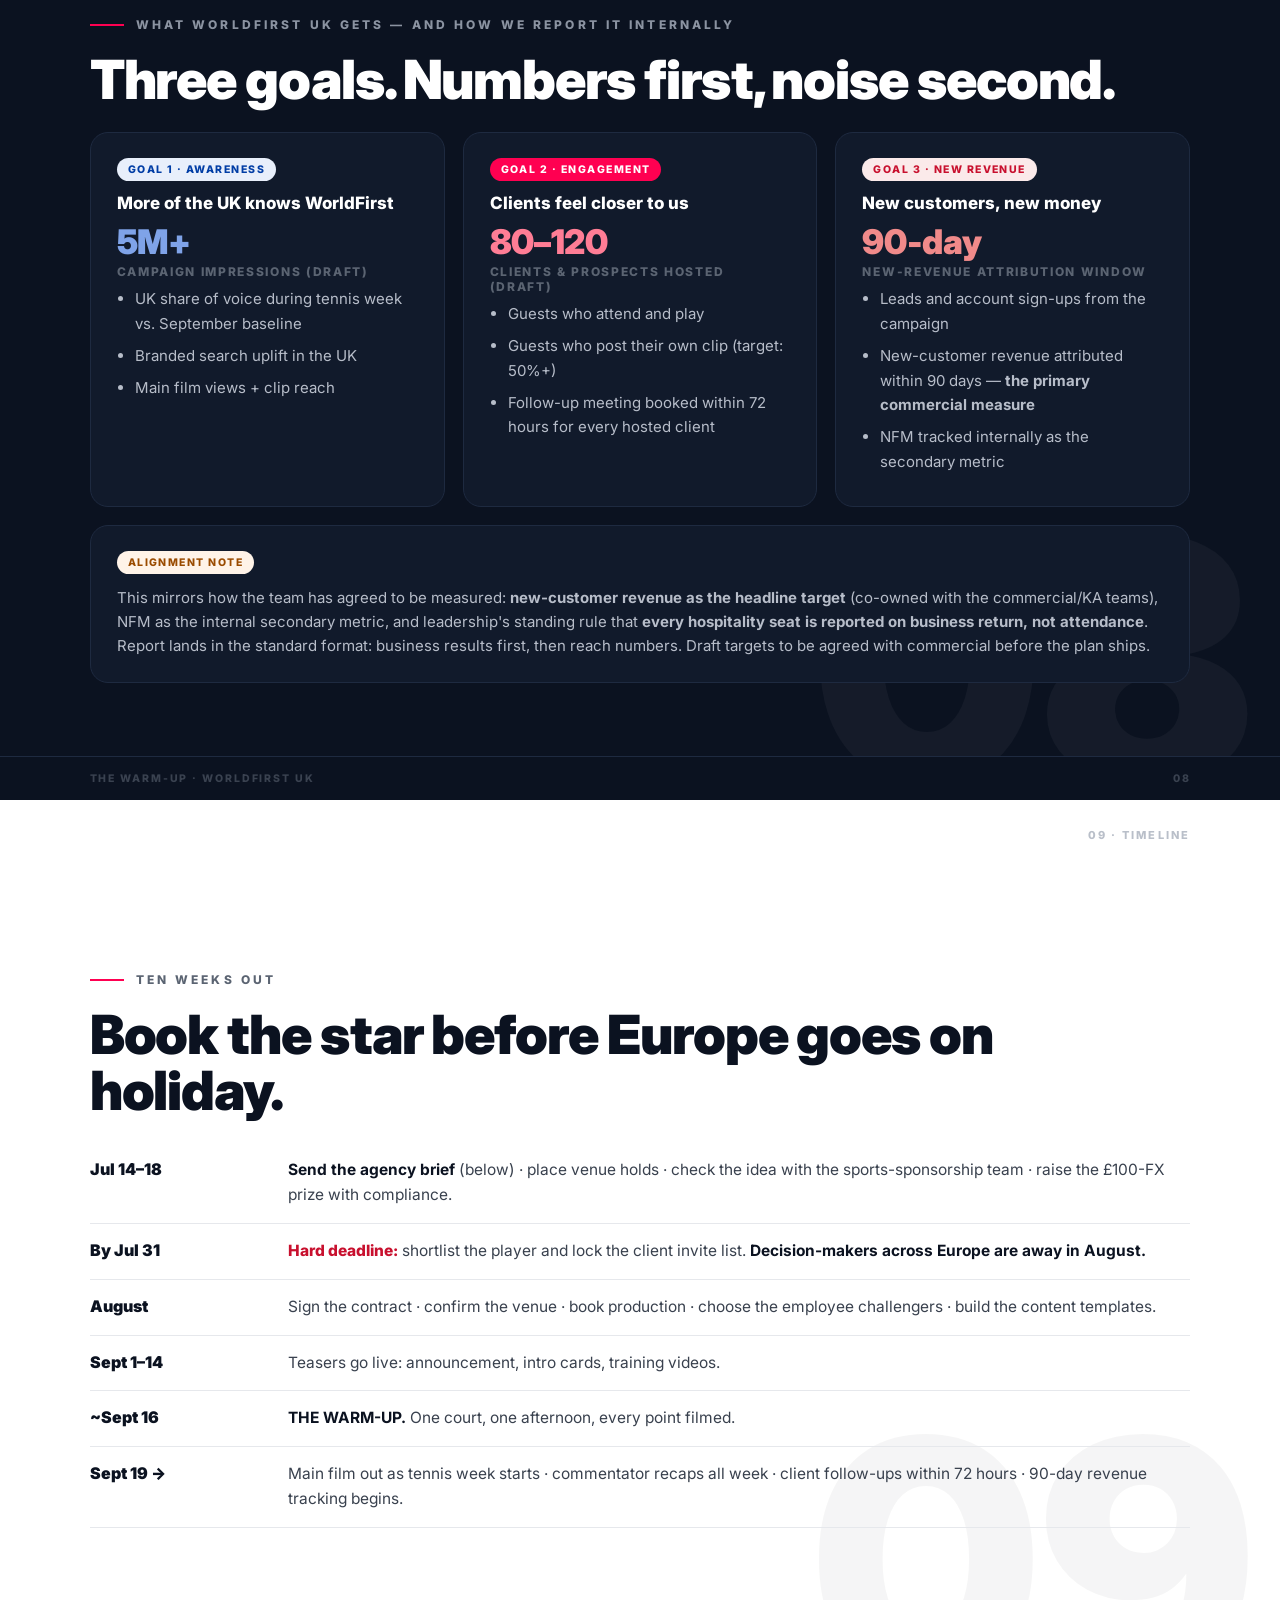
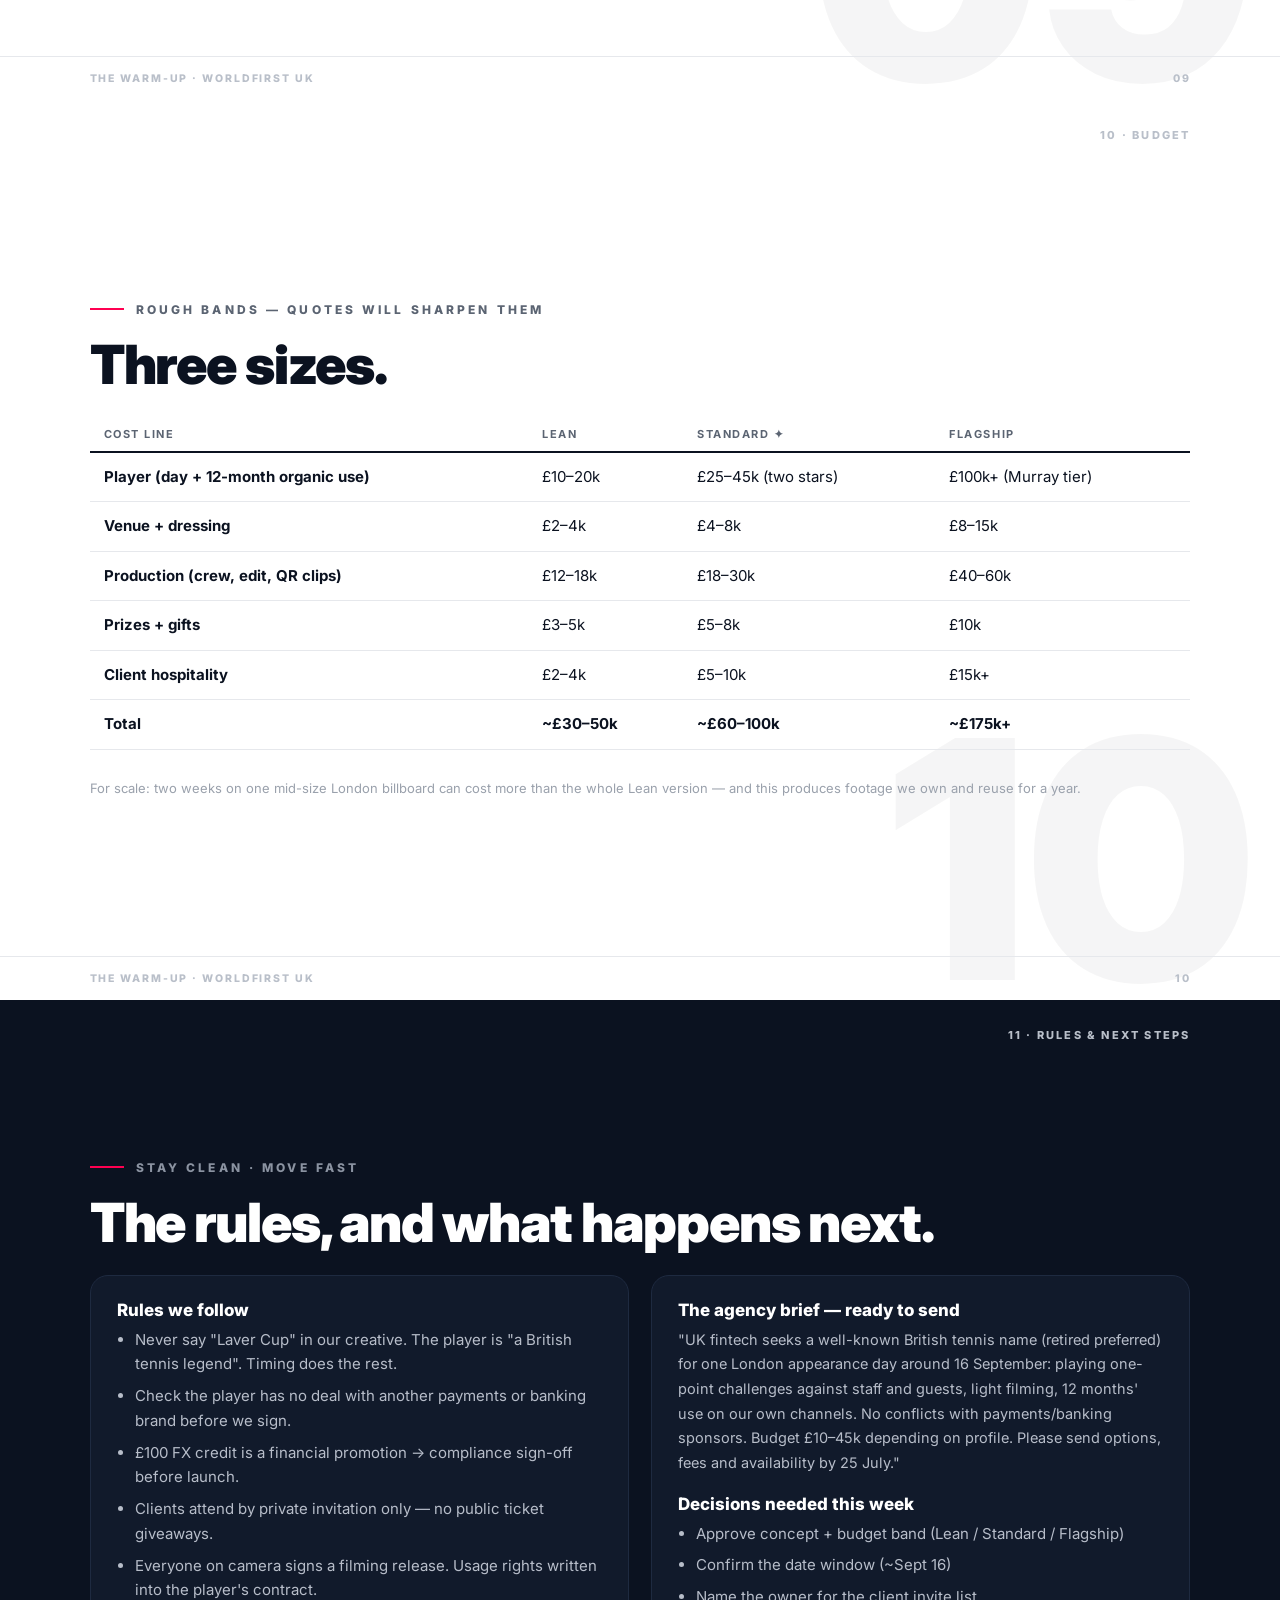
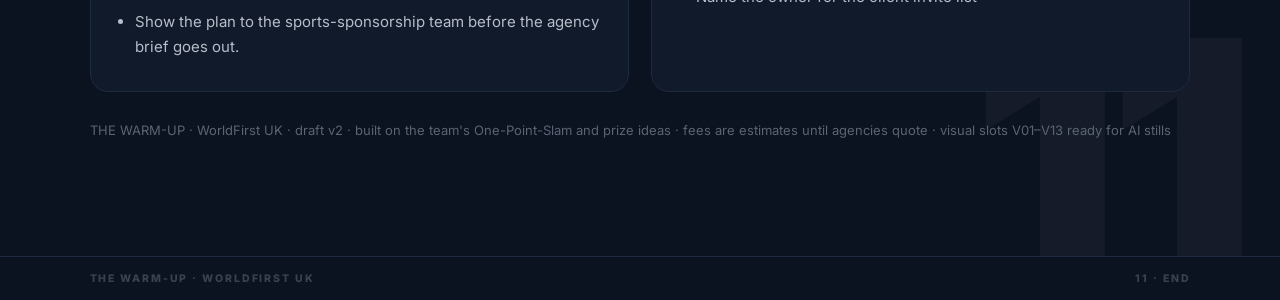
==== commit 9a1da9fb: "Remove edge-bar accents on goal cards per design rule Co-Authored-By: Claude Fable 5 <noreply@anthro" ====
--- a/index.html
+++ b/index.html
@@ -72,10 +72,6 @@
 .r34{aspect-ratio:3/4}
 .r45{aspect-ratio:4/5}
 .hero2{display:grid;grid-template-columns:1.1fr .9fr;gap:34px;align-items:center}
-.goal{border-top:6px solid var(--line)}
-.goal.g1{border-top-color:var(--europe)}
-.goal.g2{border-top-color:var(--wf)}
-.goal.g3{border-top-color:var(--world)}
 .goal .big{font-size:34px;font-weight:900;letter-spacing:-.01em;margin:6px 0 2px}
 .goal .unit{font-size:12px;font-weight:800;letter-spacing:.14em;text-transform:uppercase;color:var(--grey)}
 @media(max-width:900px){
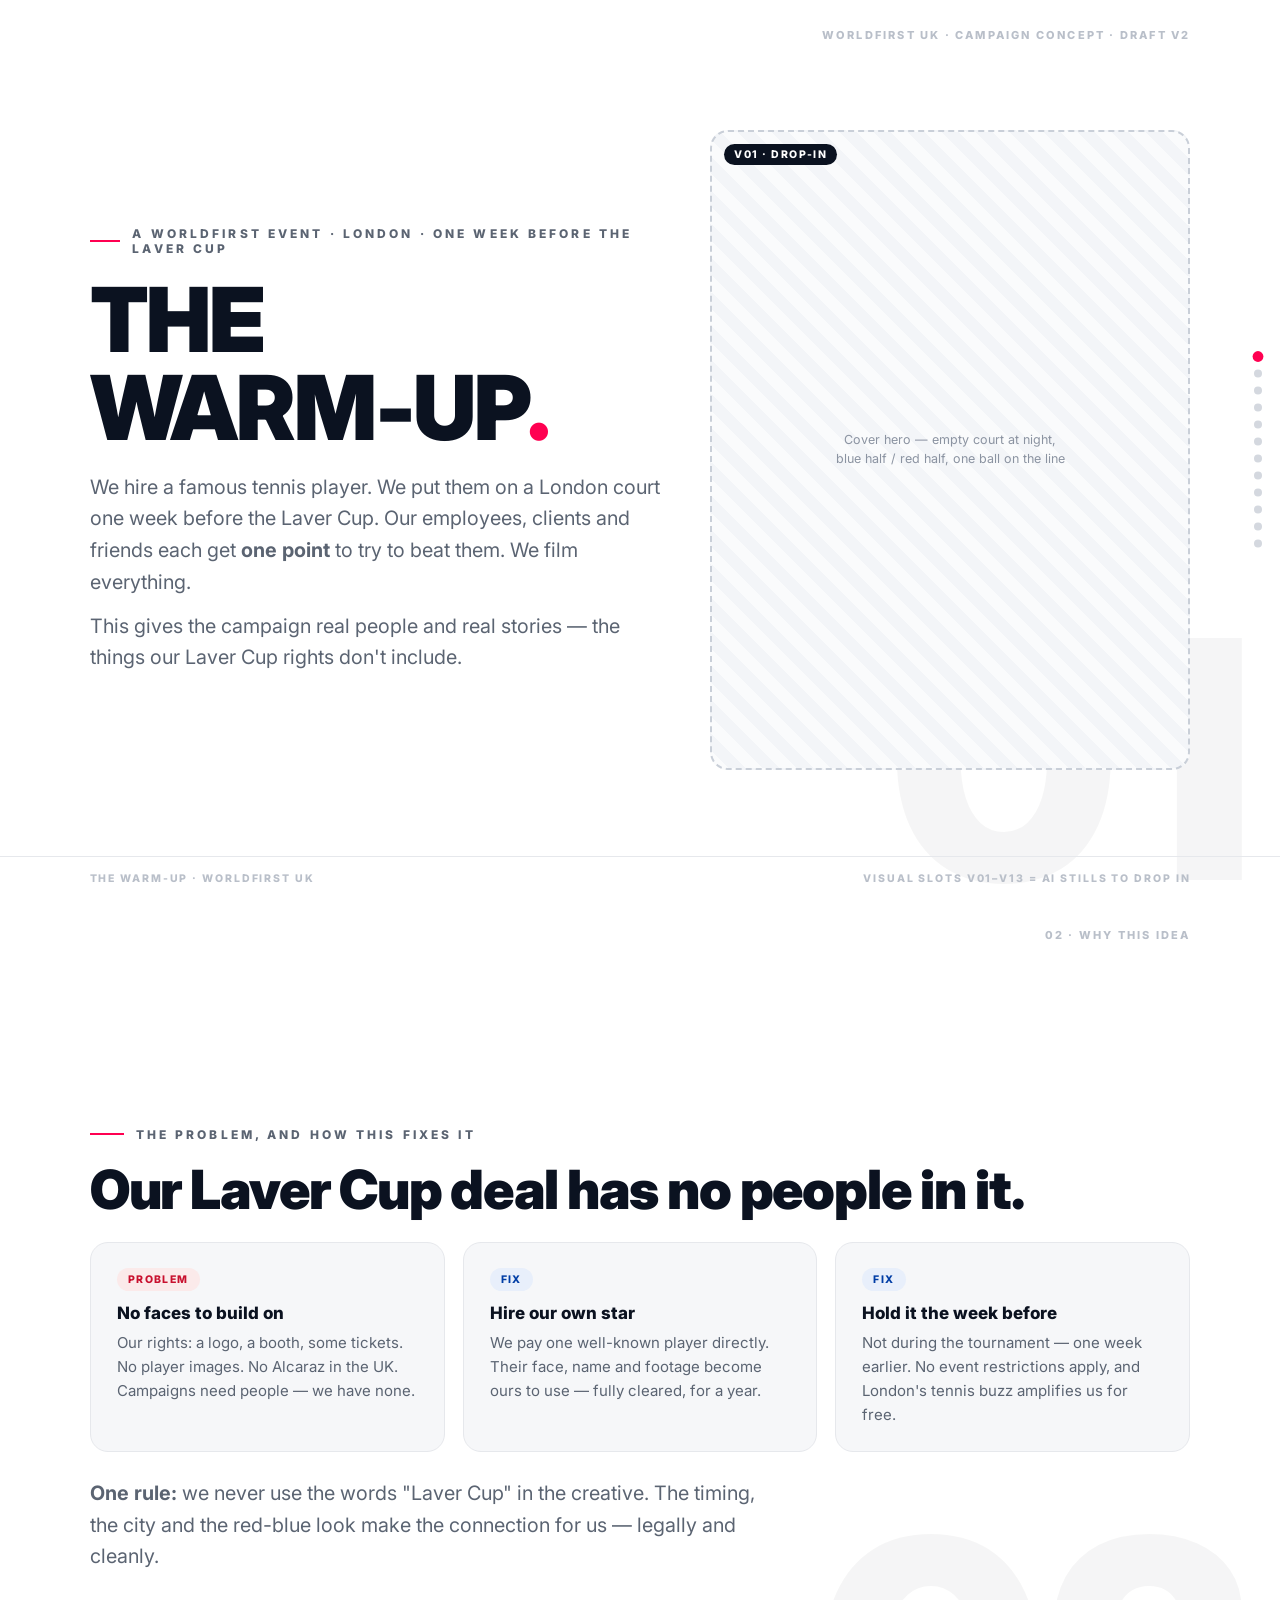
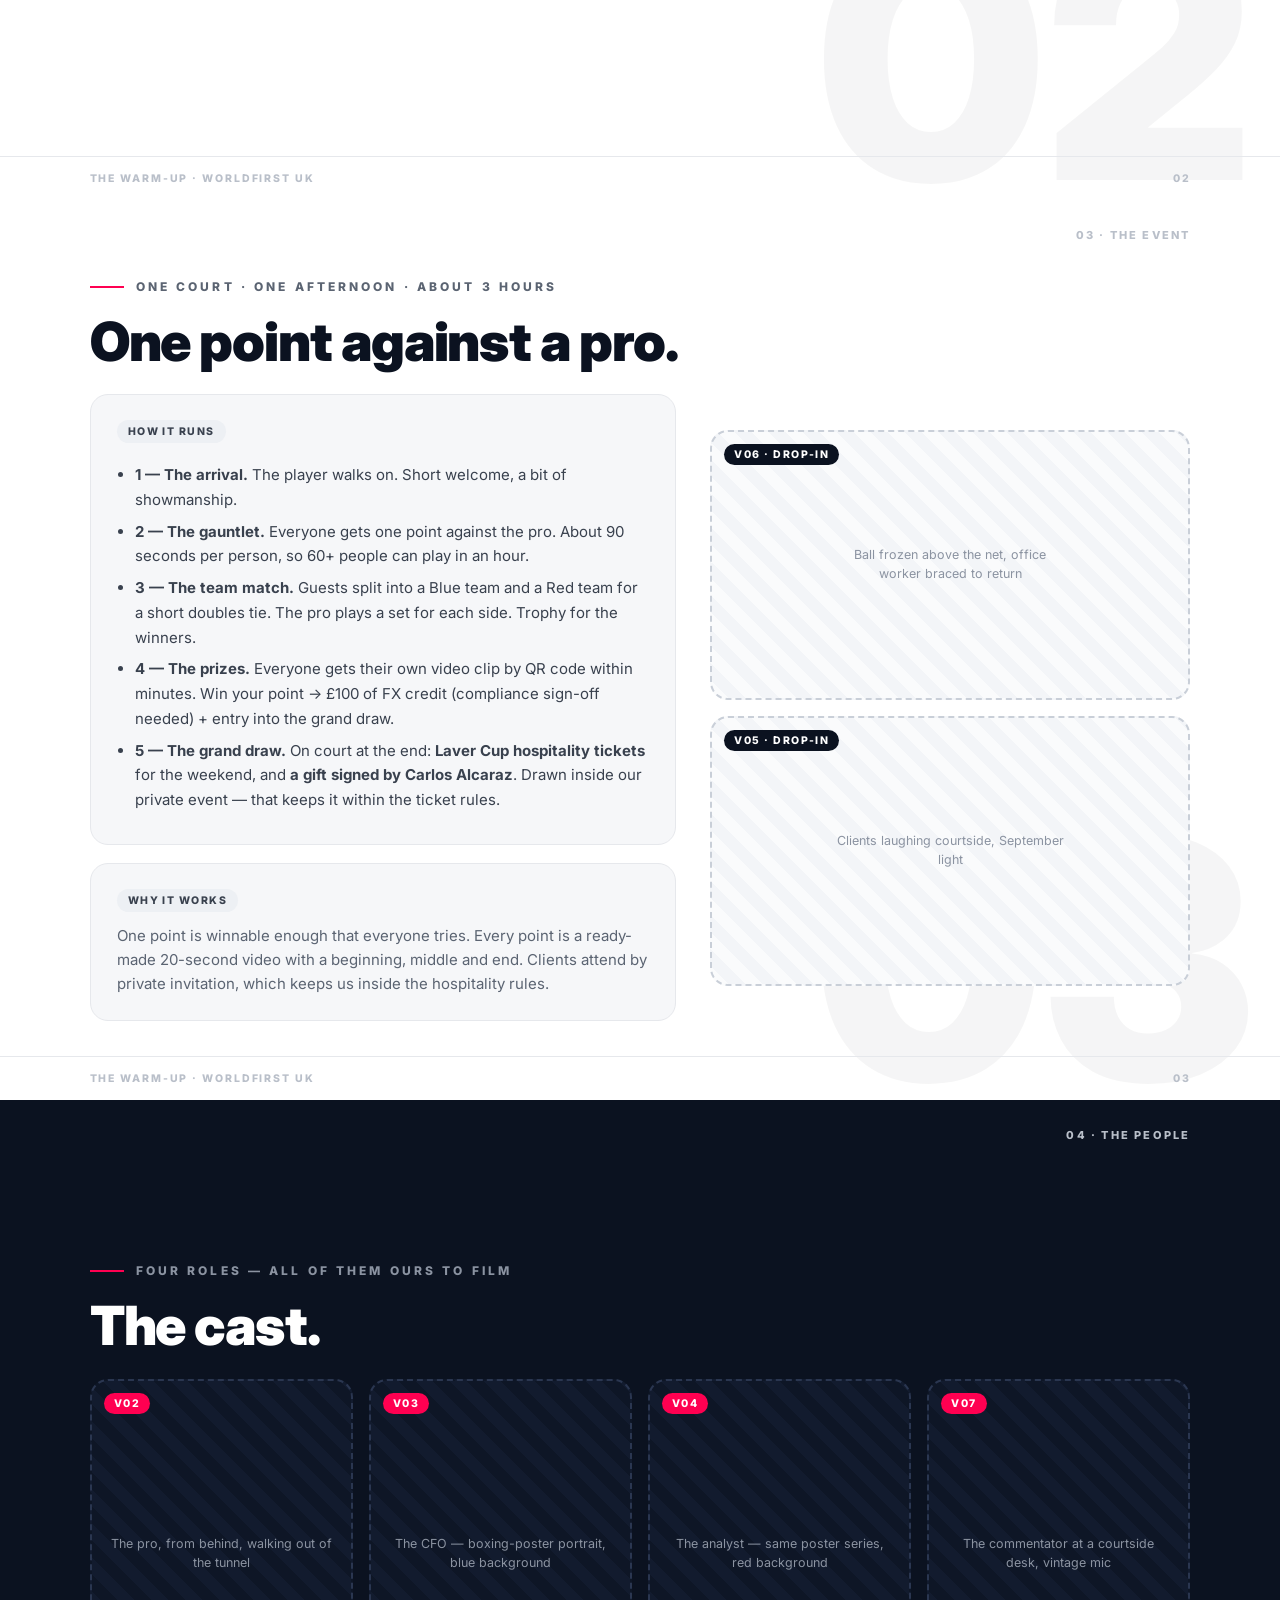
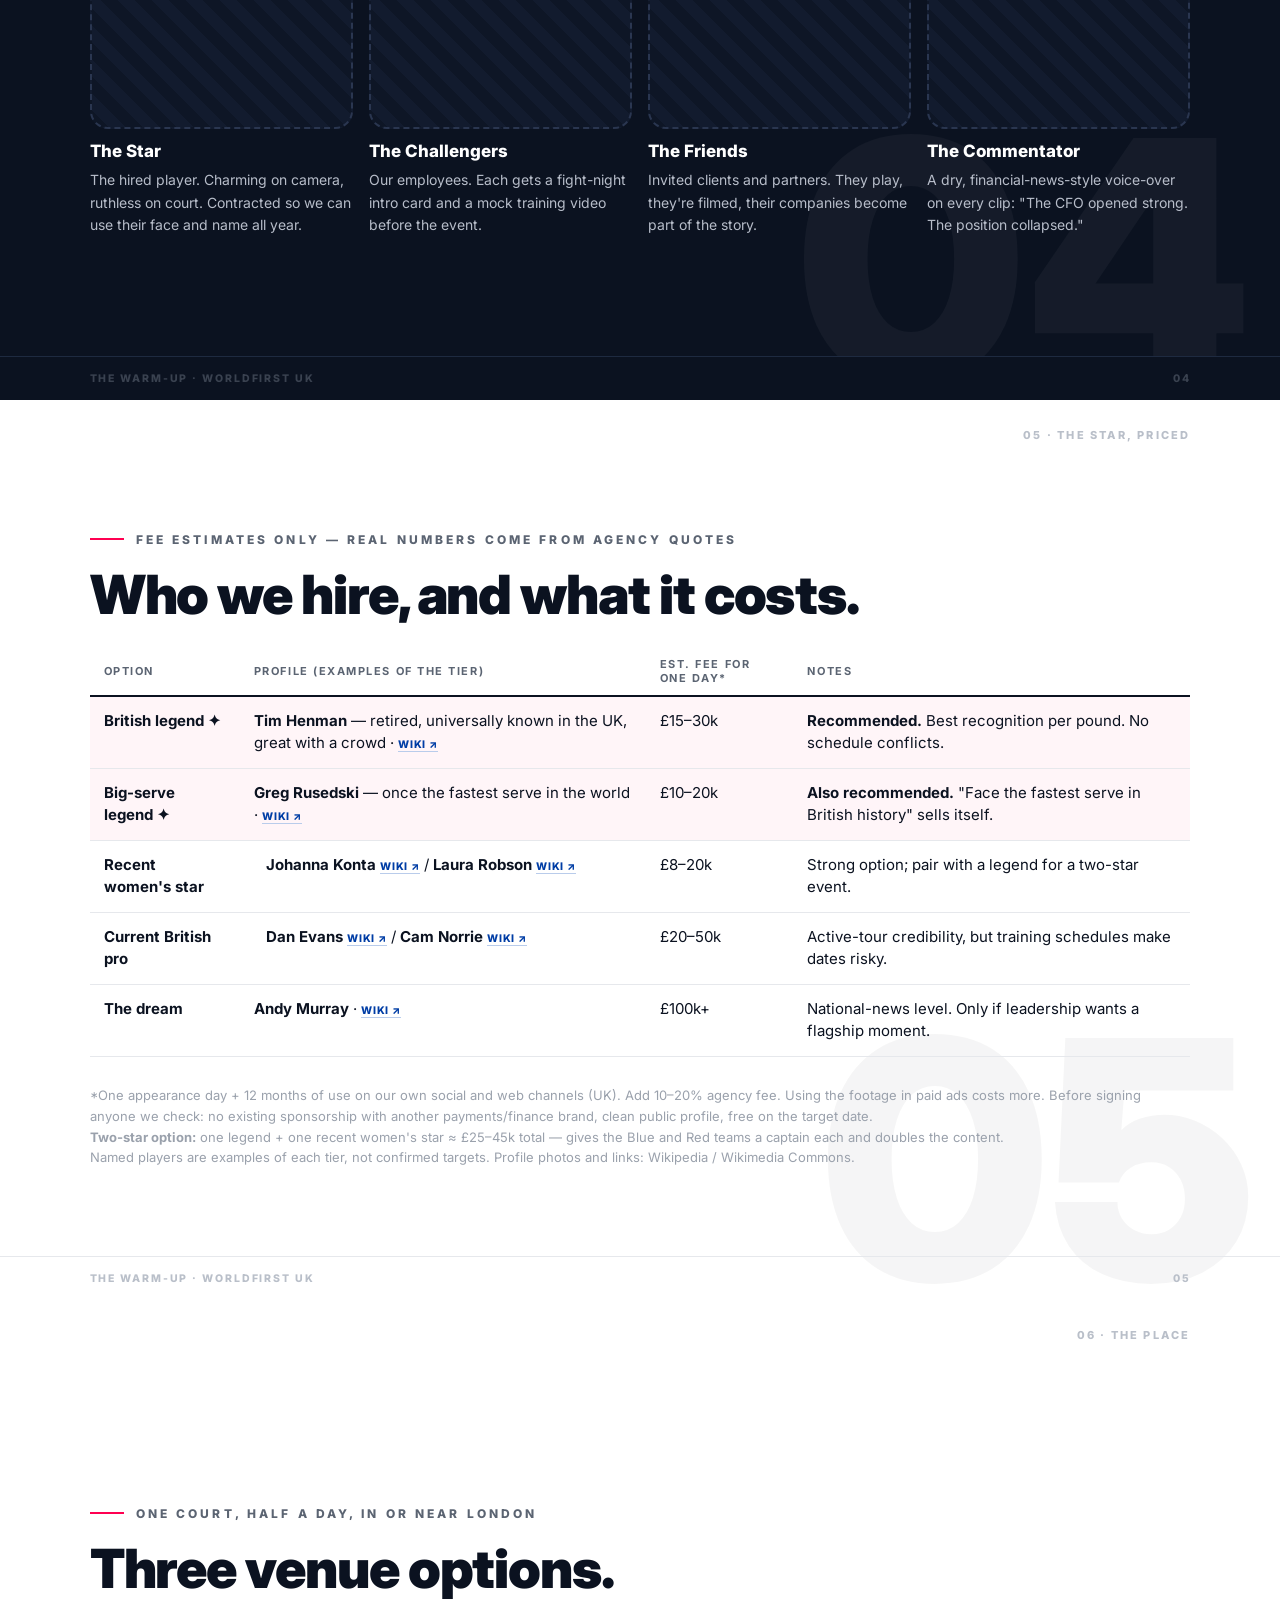
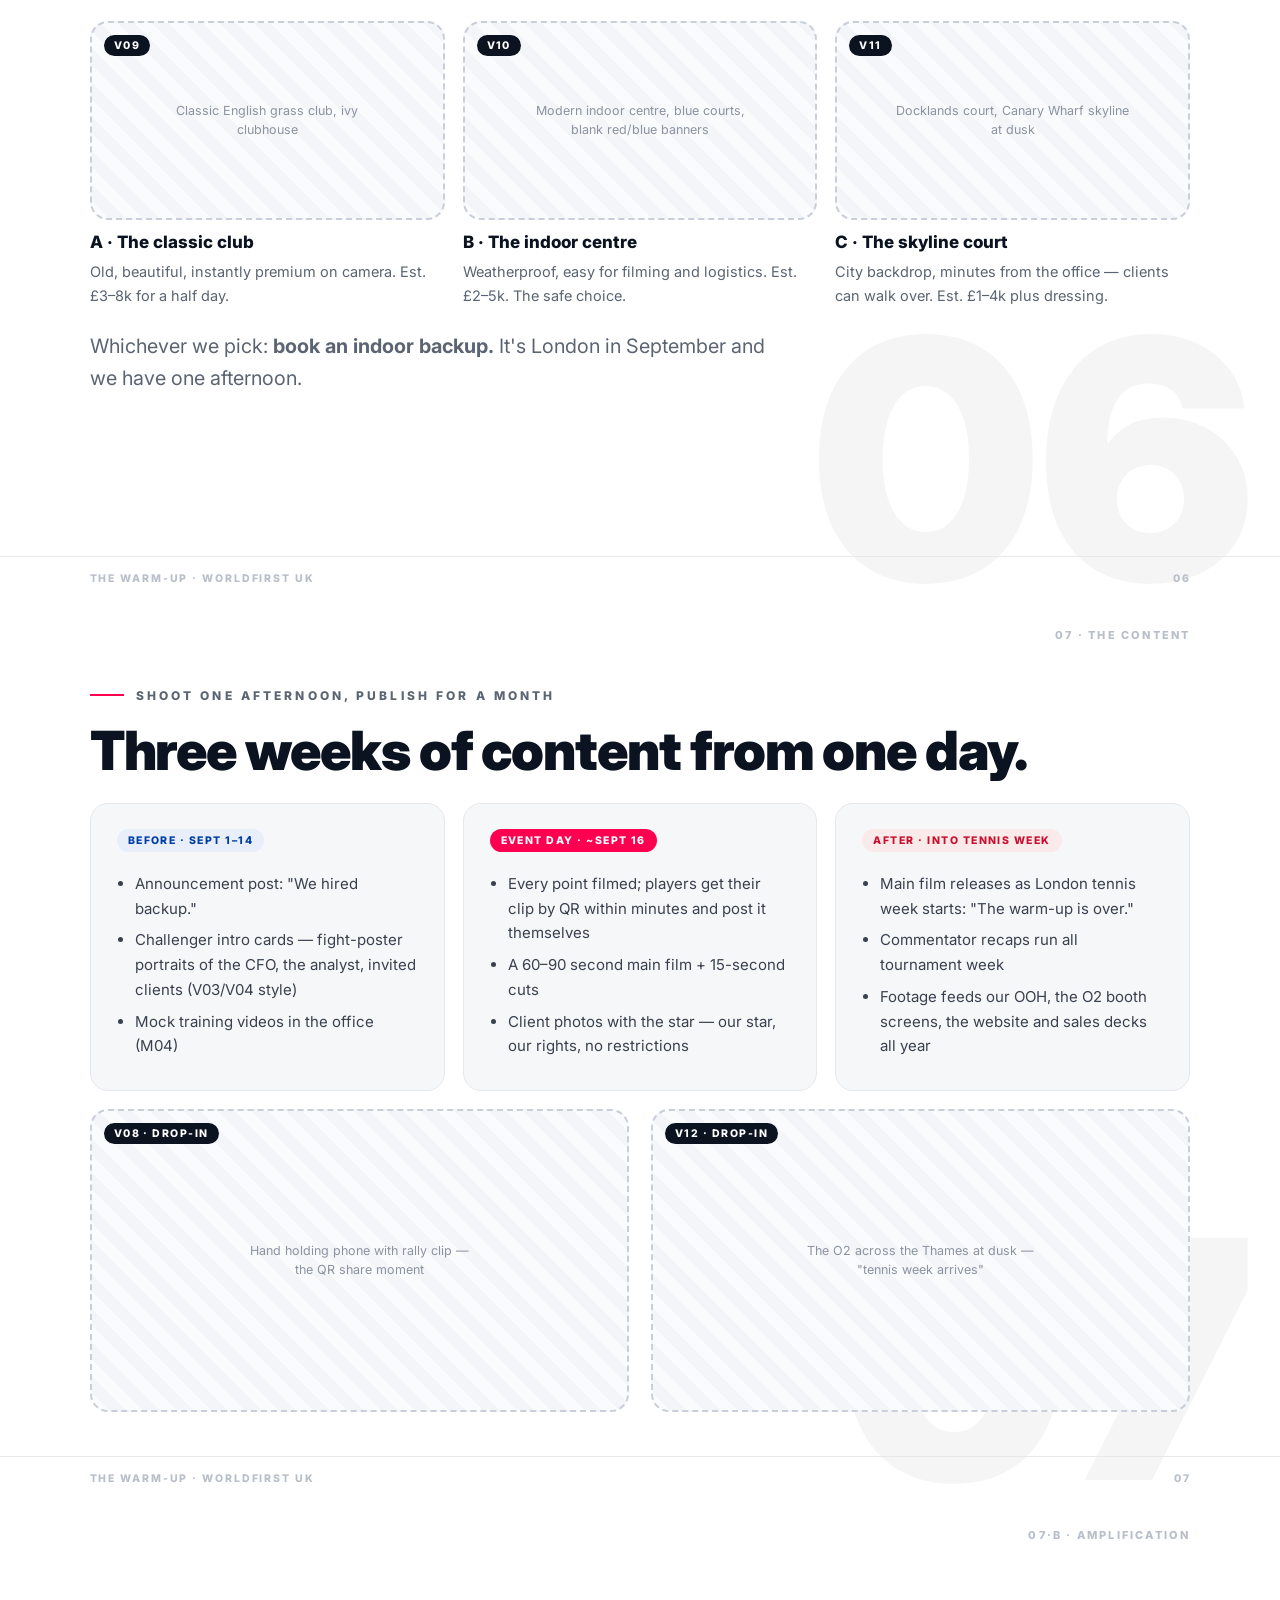
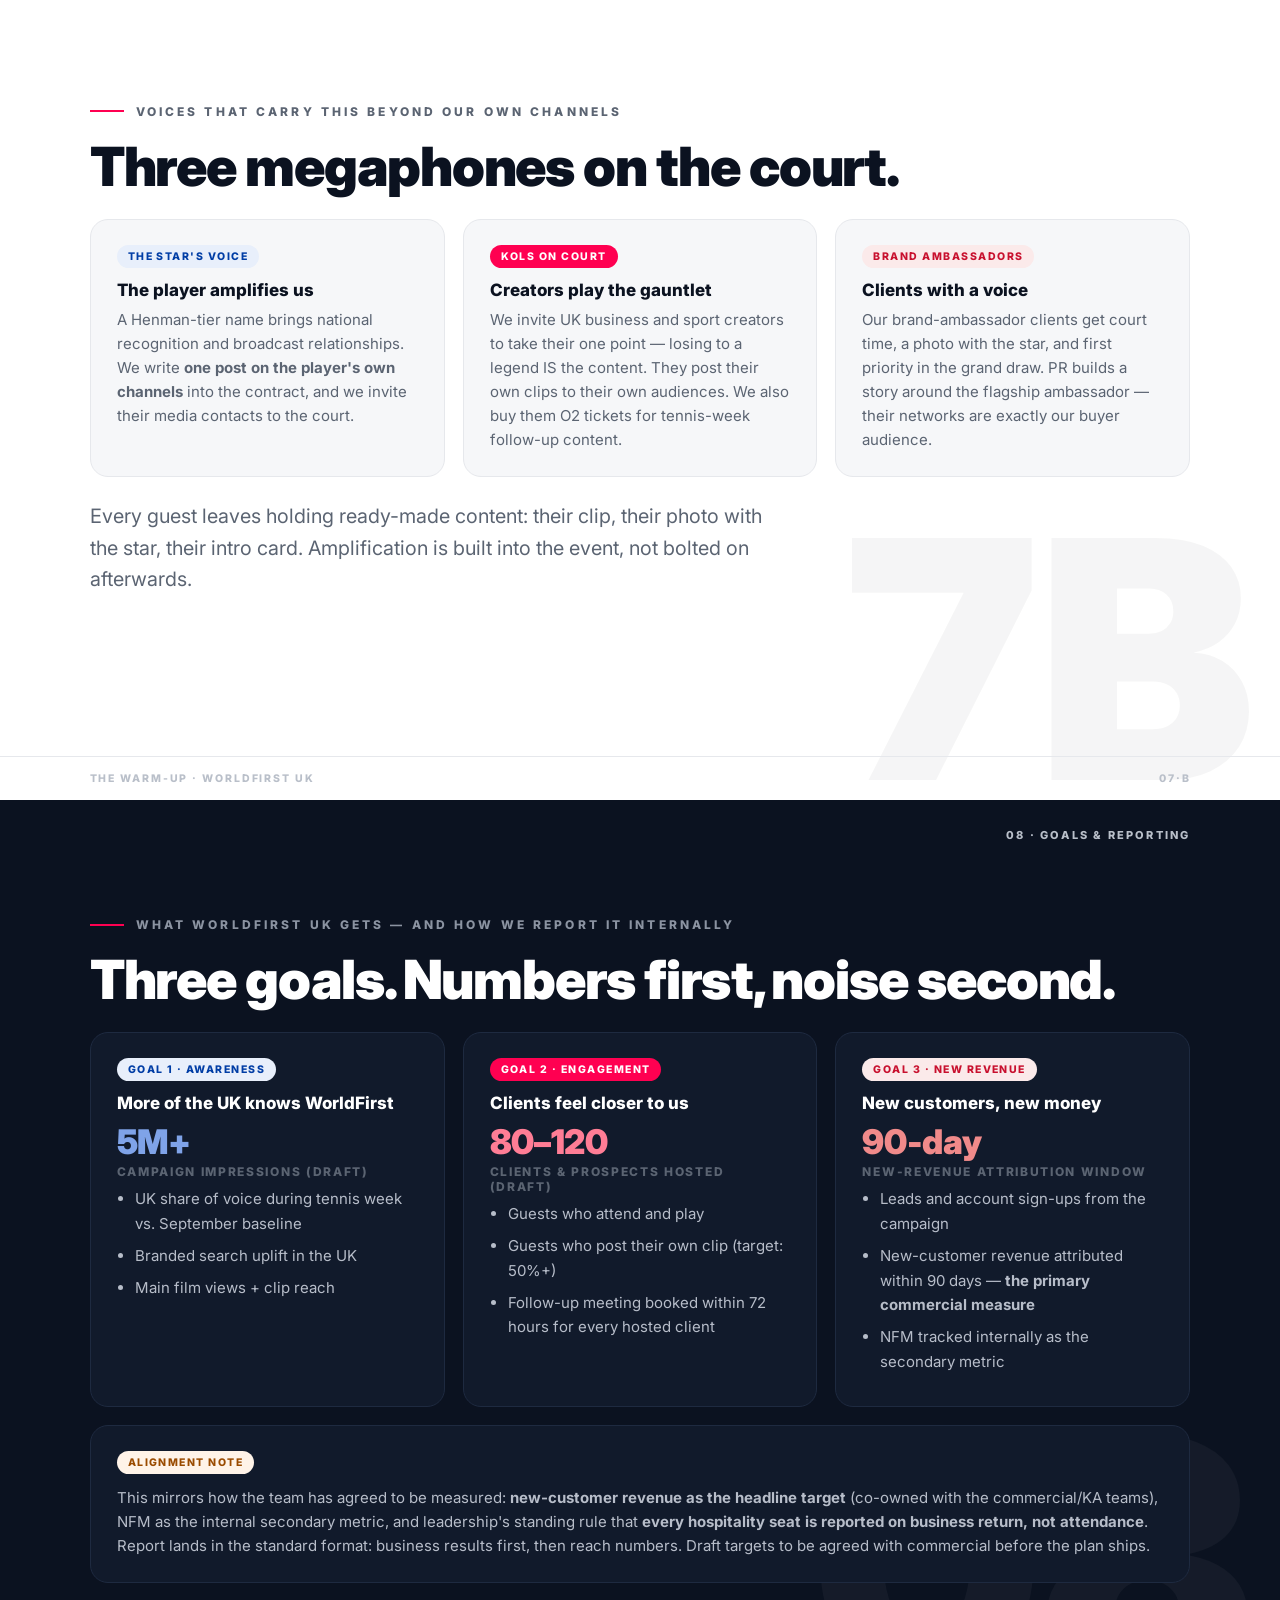
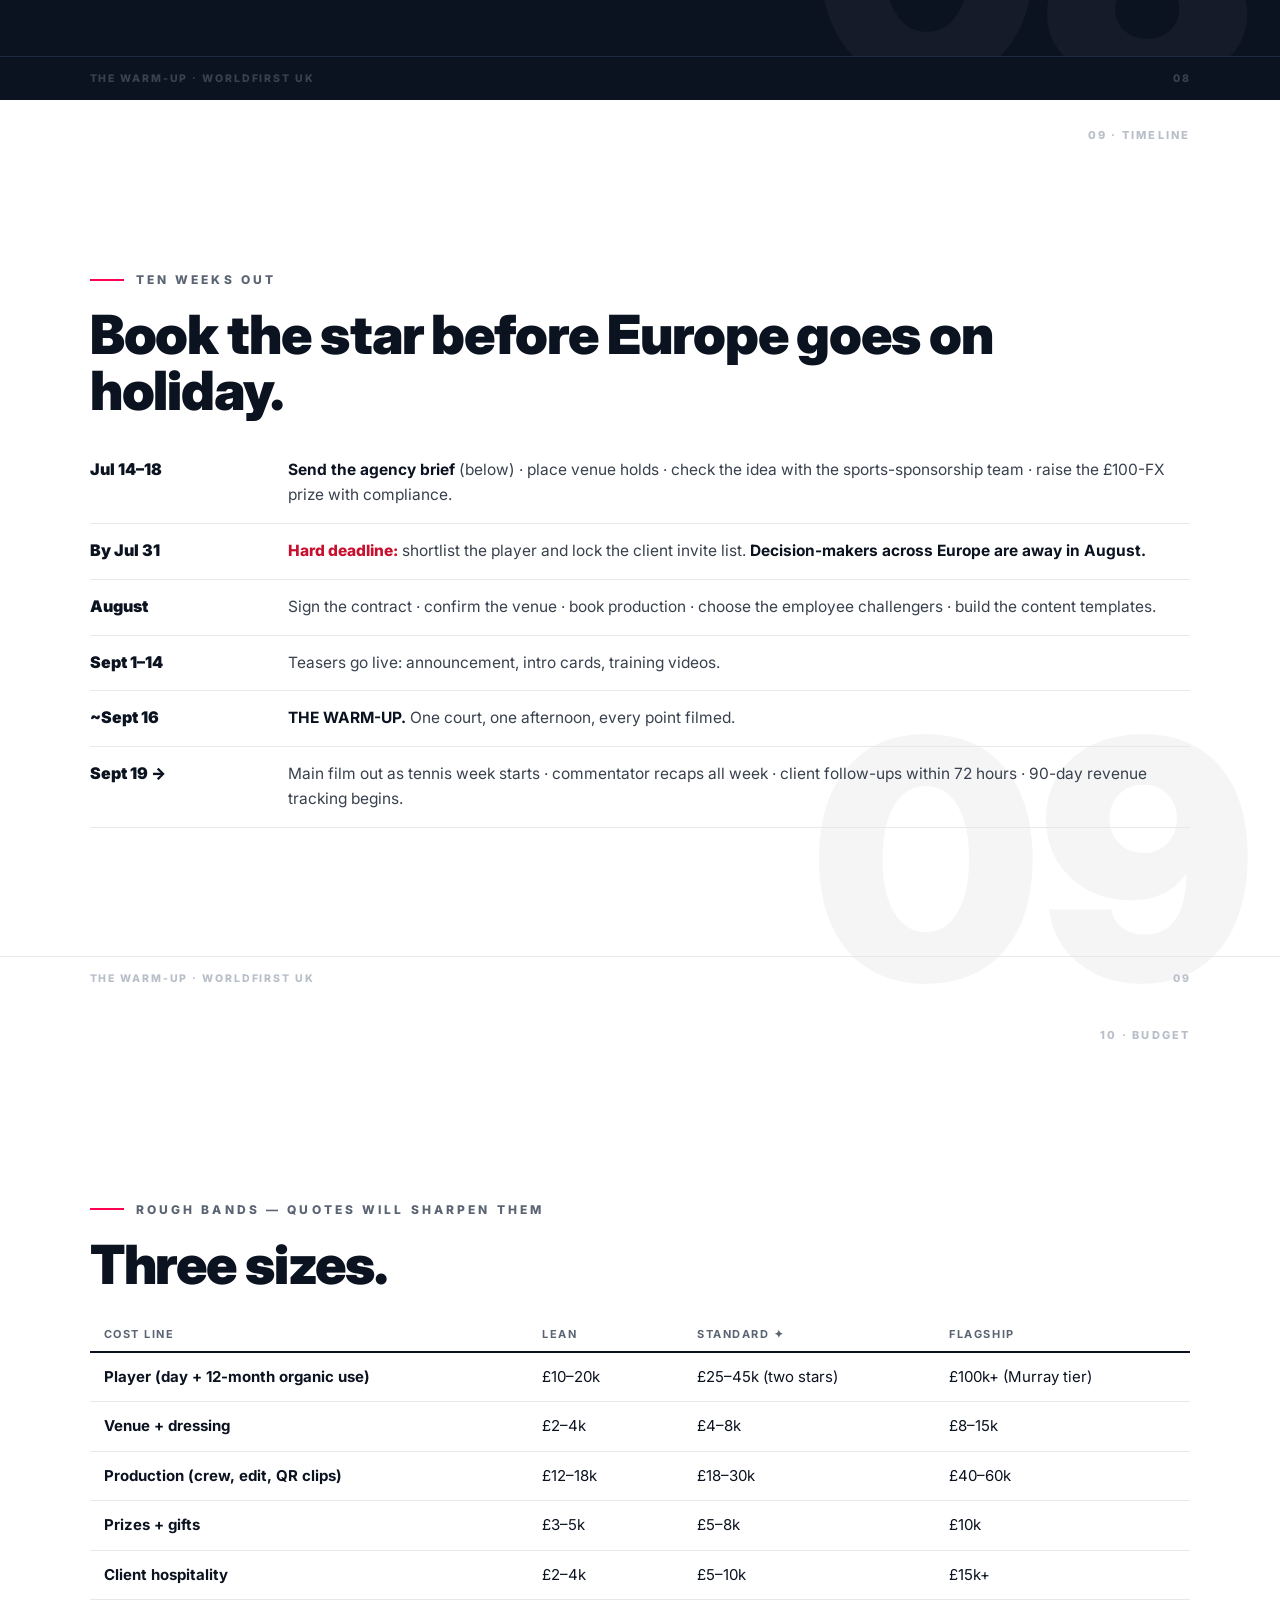
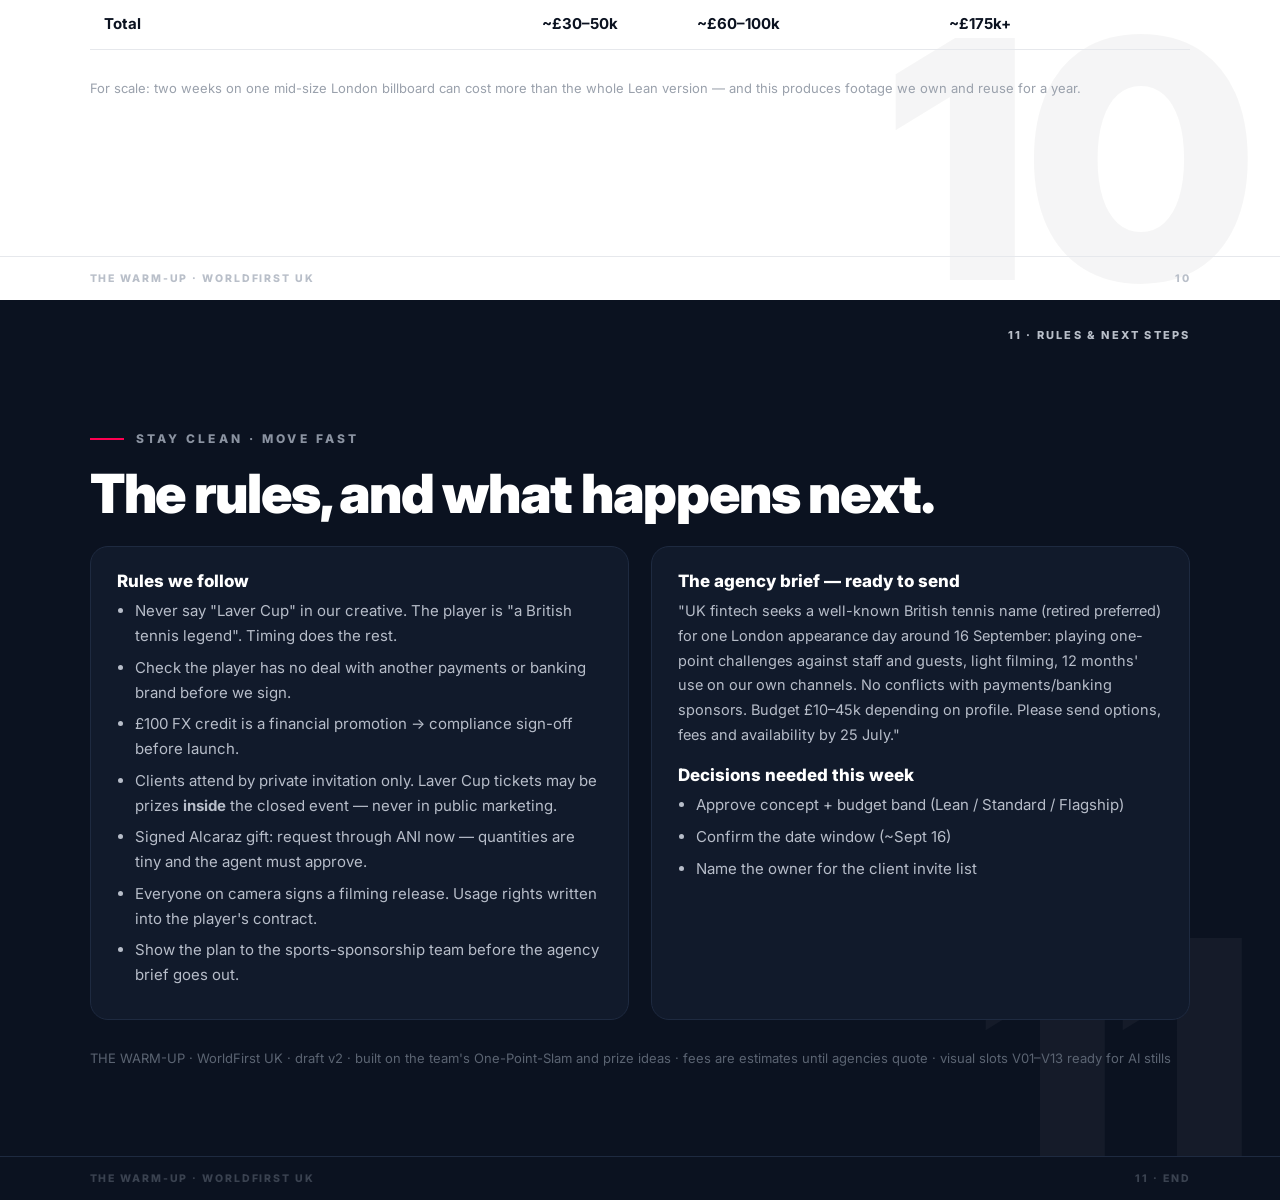
==== commit 48b8a1a9: "v3: Laver ticket + signed-gift prize ladder, Amplification slide (star/KOLs/ambassadors), talent pho" ====
--- a/index.html
+++ b/index.html
@@ -72,6 +72,11 @@
 .r34{aspect-ratio:3/4}
 .r45{aspect-ratio:4/5}
 .hero2{display:grid;grid-template-columns:1.1fr .9fr;gap:34px;align-items:center}
+.face{width:44px;height:44px;border-radius:50%;object-fit:cover;flex:0 0 44px;background:#E6E8EC}
+.tcell{display:flex;align-items:center;gap:12px}
+.faces{display:flex;gap:6px}
+.wikilink{font-size:10.5px;font-weight:800;letter-spacing:.08em;color:var(--europe);text-decoration:none;border-bottom:1.5px solid #B9CCEB;white-space:nowrap}
+.wikilink:hover{color:var(--wf);border-bottom-color:var(--wf)}
 .goal .big{font-size:34px;font-weight:900;letter-spacing:-.01em;margin:6px 0 2px}
 .goal .unit{font-size:12px;font-weight:800;letter-spacing:.14em;text-transform:uppercase;color:var(--grey)}
 @media(max-width:900px){
@@ -150,7 +155,8 @@
             <li><b>1 — The arrival.</b> The player walks on. Short welcome, a bit of showmanship.</li>
             <li><b>2 — The gauntlet.</b> Everyone gets one point against the pro. About 90 seconds per person, so 60+ people can play in an hour.</li>
             <li><b>3 — The team match.</b> Guests split into a Blue team and a Red team for a short doubles tie. The pro plays a set for each side. Trophy for the winners.</li>
-            <li><b>4 — The prize.</b> Win your point → £100 of FX credit (needs compliance sign-off). Everyone gets their own video clip by QR code within minutes.</li>
+            <li><b>4 — The prizes.</b> Everyone gets their own video clip by QR code within minutes. Win your point → £100 of FX credit (compliance sign-off needed) + entry into the grand draw.</li>
+            <li><b>5 — The grand draw.</b> On court at the end: <b>Laver Cup hospitality tickets</b> for the weekend, and <b>a gift signed by Carlos Alcaraz</b>. Drawn inside our private event — that keeps it within the ticket rules.</li>
           </ul>
         </div>
         <div class="card">
@@ -209,13 +215,13 @@
     <h2>Who we hire, and what it costs.</h2>
     <table class="tbl">
       <tr><th>Option</th><th>Profile (examples of the tier)</th><th>Est. fee for one day*</th><th>Notes</th></tr>
-      <tr class="rec"><td>British legend ✦</td><td>Tim Henman tier — retired, universally known in the UK, great with a crowd</td><td>£15–30k</td><td><b>Recommended.</b> Best recognition per pound. No schedule conflicts.</td></tr>
-      <tr class="rec"><td>Big-serve legend ✦</td><td>Greg Rusedski tier — once the fastest serve in the world</td><td>£10–20k</td><td><b>Also recommended.</b> "Face the fastest serve in British history" sells itself.</td></tr>
-      <tr><td>Recent women's star</td><td>Johanna Konta / Laura Robson tier</td><td>£8–20k</td><td>Strong option; pair with a legend for a two-star event.</td></tr>
-      <tr><td>Current British pro</td><td>Dan Evans / Cam Norrie tier</td><td>£20–50k</td><td>Active-tour credibility, but training schedules make dates risky.</td></tr>
-      <tr><td>The dream</td><td>Andy Murray</td><td>£100k+</td><td>National-news level. Only if leadership wants a flagship moment.</td></tr>
+      <tr class="rec"><td>British legend ✦</td><td><div class="tcell"><img class="face" src="https://upload.wikimedia.org/wikipedia/commons/thumb/9/90/Tim_Henman_2006_Australian_Open.JPG/330px-Tim_Henman_2006_Australian_Open.JPG" alt="Tim Henman" onerror="this.style.display='none'"><span><b>Tim Henman</b> — retired, universally known in the UK, great with a crowd · <a class="wikilink" href="https://en.wikipedia.org/wiki/Tim_Henman" target="_blank" rel="noopener">WIKI ↗</a></span></div></td><td>£15–30k</td><td><b>Recommended.</b> Best recognition per pound. No schedule conflicts.</td></tr>
+      <tr class="rec"><td>Big-serve legend ✦</td><td><div class="tcell"><img class="face" src="https://upload.wikimedia.org/wikipedia/commons/thumb/6/60/Greg_Rusedski_2014.jpg/330px-Greg_Rusedski_2014.jpg" alt="Greg Rusedski" onerror="this.style.display='none'"><span><b>Greg Rusedski</b> — once the fastest serve in the world · <a class="wikilink" href="https://en.wikipedia.org/wiki/Greg_Rusedski" target="_blank" rel="noopener">WIKI ↗</a></span></div></td><td>£10–20k</td><td><b>Also recommended.</b> "Face the fastest serve in British history" sells itself.</td></tr>
+      <tr><td>Recent women's star</td><td><div class="tcell"><span class="faces"><img class="face" src="https://upload.wikimedia.org/wikipedia/commons/thumb/0/0a/Konta_RG19_%2829%29_%2848199186357%29.jpg/330px-Konta_RG19_%2829%29_%2848199186357%29.jpg" alt="Johanna Konta" onerror="this.style.display='none'"><img class="face" src="https://upload.wikimedia.org/wikipedia/commons/thumb/7/71/Robson_WM17_%285%29_%2835793473560%29.jpg/330px-Robson_WM17_%285%29_%2835793473560%29.jpg" alt="Laura Robson" onerror="this.style.display='none'"></span><span><b>Johanna Konta</b> <a class="wikilink" href="https://en.wikipedia.org/wiki/Johanna_Konta" target="_blank" rel="noopener">WIKI ↗</a> / <b>Laura Robson</b> <a class="wikilink" href="https://en.wikipedia.org/wiki/Laura_Robson" target="_blank" rel="noopener">WIKI ↗</a></span></div></td><td>£8–20k</td><td>Strong option; pair with a legend for a two-star event.</td></tr>
+      <tr><td>Current British pro</td><td><div class="tcell"><span class="faces"><img class="face" src="https://upload.wikimedia.org/wikipedia/commons/thumb/2/28/Dan_Evans_%282023_DC_Open%29_02_%28cropped2%29.jpg/330px-Dan_Evans_%282023_DC_Open%29_02_%28cropped2%29.jpg" alt="Dan Evans" onerror="this.style.display='none'"><img class="face" src="https://upload.wikimedia.org/wikipedia/commons/thumb/e/eb/Norrie_MCM23_%2817%29_%2852883520940%29.jpg/330px-Norrie_MCM23_%2817%29_%2852883520940%29.jpg" alt="Cameron Norrie" onerror="this.style.display='none'"></span><span><b>Dan Evans</b> <a class="wikilink" href="https://en.wikipedia.org/wiki/Dan_Evans_(tennis)" target="_blank" rel="noopener">WIKI ↗</a> / <b>Cam Norrie</b> <a class="wikilink" href="https://en.wikipedia.org/wiki/Cameron_Norrie" target="_blank" rel="noopener">WIKI ↗</a></span></div></td><td>£20–50k</td><td>Active-tour credibility, but training schedules make dates risky.</td></tr>
+      <tr><td>The dream</td><td><div class="tcell"><img class="face" src="https://upload.wikimedia.org/wikipedia/commons/thumb/b/bf/2015_Australian_Open_-_Andy_Murray_12_%28cropped%29.jpg/330px-2015_Australian_Open_-_Andy_Murray_12_%28cropped%29.jpg" alt="Andy Murray" onerror="this.style.display='none'"><span><b>Andy Murray</b> · <a class="wikilink" href="https://en.wikipedia.org/wiki/Andy_Murray" target="_blank" rel="noopener">WIKI ↗</a></span></div></td><td>£100k+</td><td>National-news level. Only if leadership wants a flagship moment.</td></tr>
     </table>
-    <p class="foot">*One appearance day + 12 months of use on our own social and web channels (UK). Add 10–20% agency fee. Using the footage in paid ads costs more. Before signing anyone we check: no existing sponsorship with another payments/finance brand, clean public profile, free on the target date.<br><b>Two-star option:</b> one legend + one recent women's star ≈ £25–45k total — gives the Blue and Red teams a captain each and doubles the content.</p>
+    <p class="foot">*One appearance day + 12 months of use on our own social and web channels (UK). Add 10–20% agency fee. Using the footage in paid ads costs more. Before signing anyone we check: no existing sponsorship with another payments/finance brand, clean public profile, free on the target date.<br><b>Two-star option:</b> one legend + one recent women's star ≈ £25–45k total — gives the Blue and Red teams a captain each and doubles the content.<br>Named players are examples of each tier, not confirmed targets. Profile photos and links: Wikipedia / Wikimedia Commons.</p>
   </div>
   <div class="strip"><span>The Warm-Up · WorldFirst UK</span><span>05</span></div>
 </section>
@@ -288,6 +294,35 @@
     </div>
   </div>
   <div class="strip"><span>The Warm-Up · WorldFirst UK</span><span>07</span></div>
+</section>
+
+<!-- 07B AMPLIFICATION -->
+<section class="slide" id="s7b">
+  <div class="num">07·B · AMPLIFICATION</div>
+  <div class="ghost">7B</div>
+  <div class="wrap">
+    <div class="kicker">Voices that carry this beyond our own channels</div>
+    <h2>Three megaphones on the court.</h2>
+    <div class="grid3">
+      <div class="card">
+        <span class="chip blue">The star's voice</span>
+        <h3>The player amplifies us</h3>
+        <p>A Henman-tier name brings national recognition and broadcast relationships. We write <b>one post on the player's own channels</b> into the contract, and we invite their media contacts to the court.</p>
+      </div>
+      <div class="card">
+        <span class="chip pink">KOLs on court</span>
+        <h3>Creators play the gauntlet</h3>
+        <p>We invite UK business and sport creators to take their one point — losing to a legend IS the content. They post their own clips to their own audiences. We also buy them O2 tickets for tennis-week follow-up content.</p>
+      </div>
+      <div class="card">
+        <span class="chip red">Brand ambassadors</span>
+        <h3>Clients with a voice</h3>
+        <p>Our brand-ambassador clients get court time, a photo with the star, and first priority in the grand draw. PR builds a story around the flagship ambassador — their networks are exactly our buyer audience.</p>
+      </div>
+    </div>
+    <p class="lead" style="margin-top:24px">Every guest leaves holding ready-made content: their clip, their photo with the star, their intro card. Amplification is built into the event, not bolted on afterwards.</p>
+  </div>
+  <div class="strip"><span>The Warm-Up · WorldFirst UK</span><span>07·B</span></div>
 </section>
 
 <!-- 08 GOALS -->
@@ -394,7 +429,8 @@
           <li>Never say "Laver Cup" in our creative. The player is "a British tennis legend". Timing does the rest.</li>
           <li>Check the player has no deal with another payments or banking brand before we sign.</li>
           <li>£100 FX credit is a financial promotion → compliance sign-off before launch.</li>
-          <li>Clients attend by private invitation only — no public ticket giveaways.</li>
+          <li>Clients attend by private invitation only. Laver Cup tickets may be prizes <b>inside</b> the closed event — never in public marketing.</li>
+          <li>Signed Alcaraz gift: request through ANI now — quantities are tiny and the agent must approve.</li>
           <li>Everyone on camera signs a filming release. Usage rights written into the player's contract.</li>
           <li>Show the plan to the sports-sponsorship team before the agency brief goes out.</li>
         </ul>
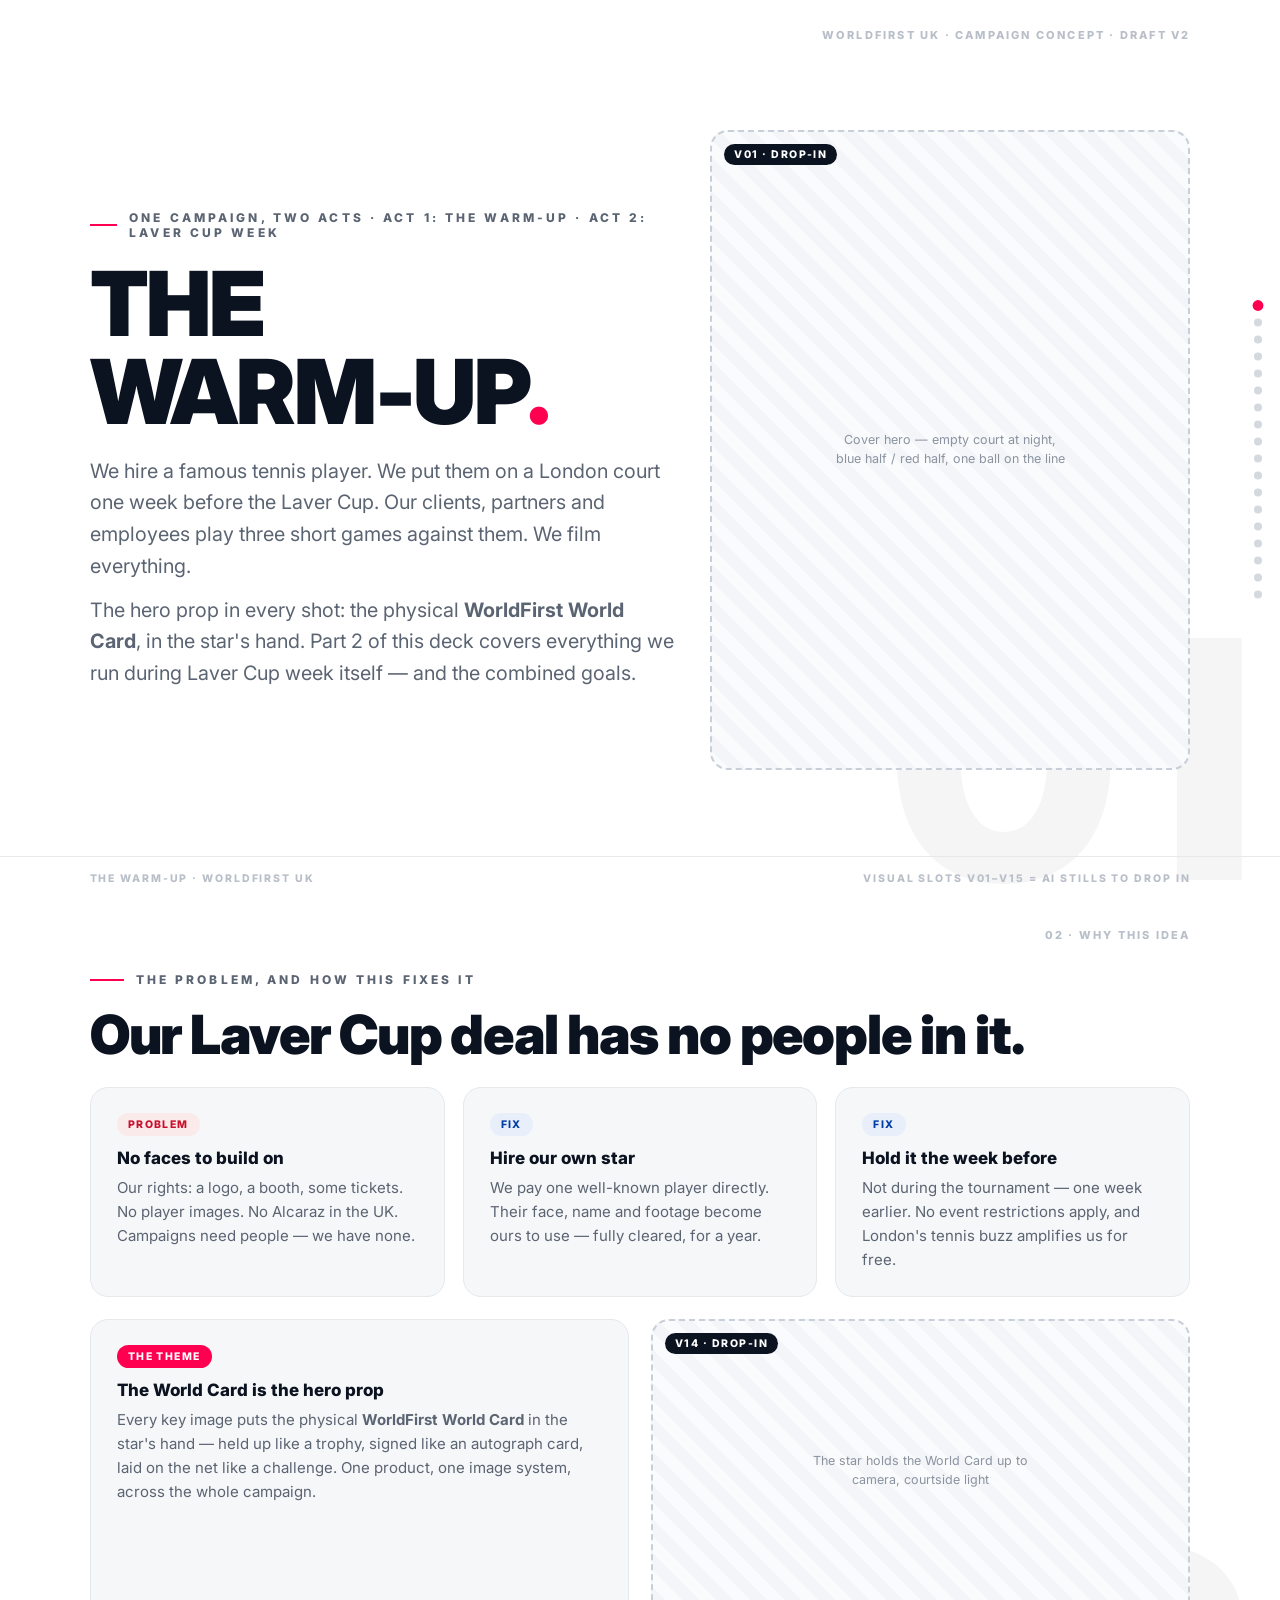
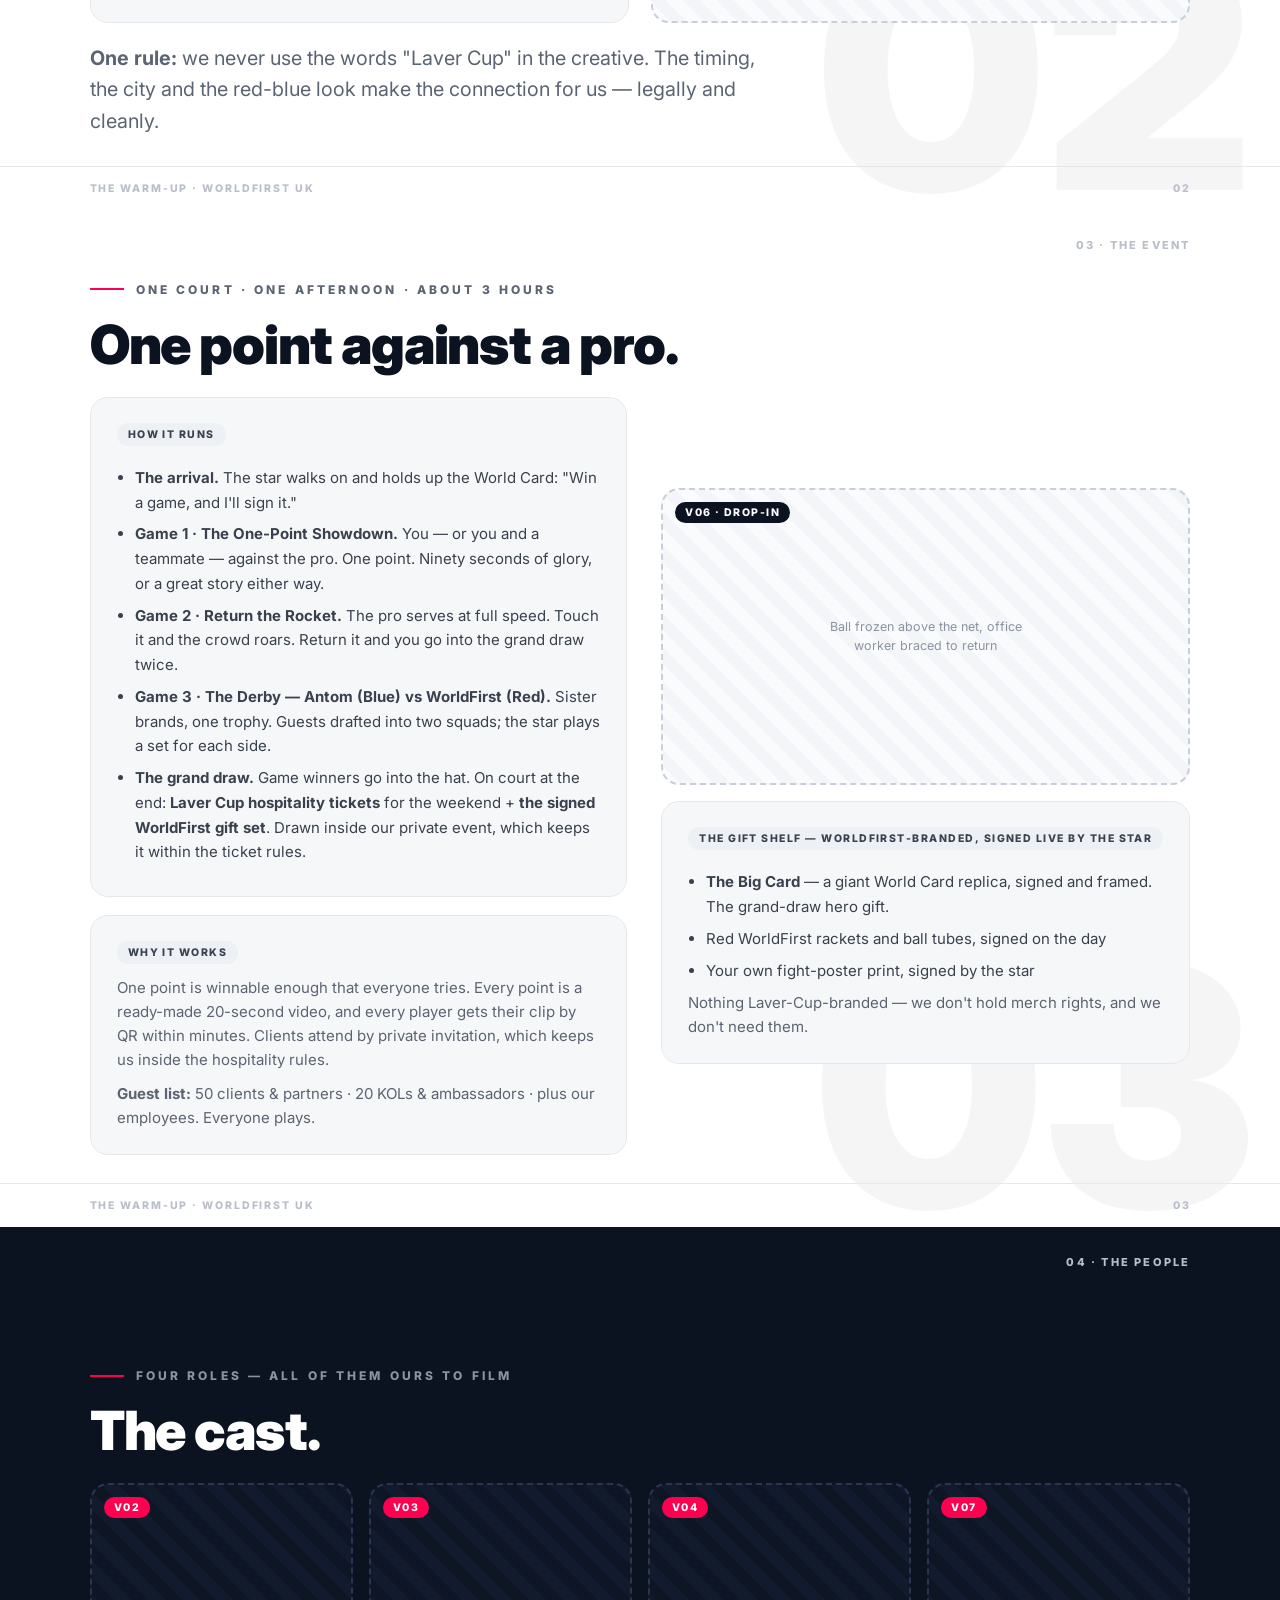
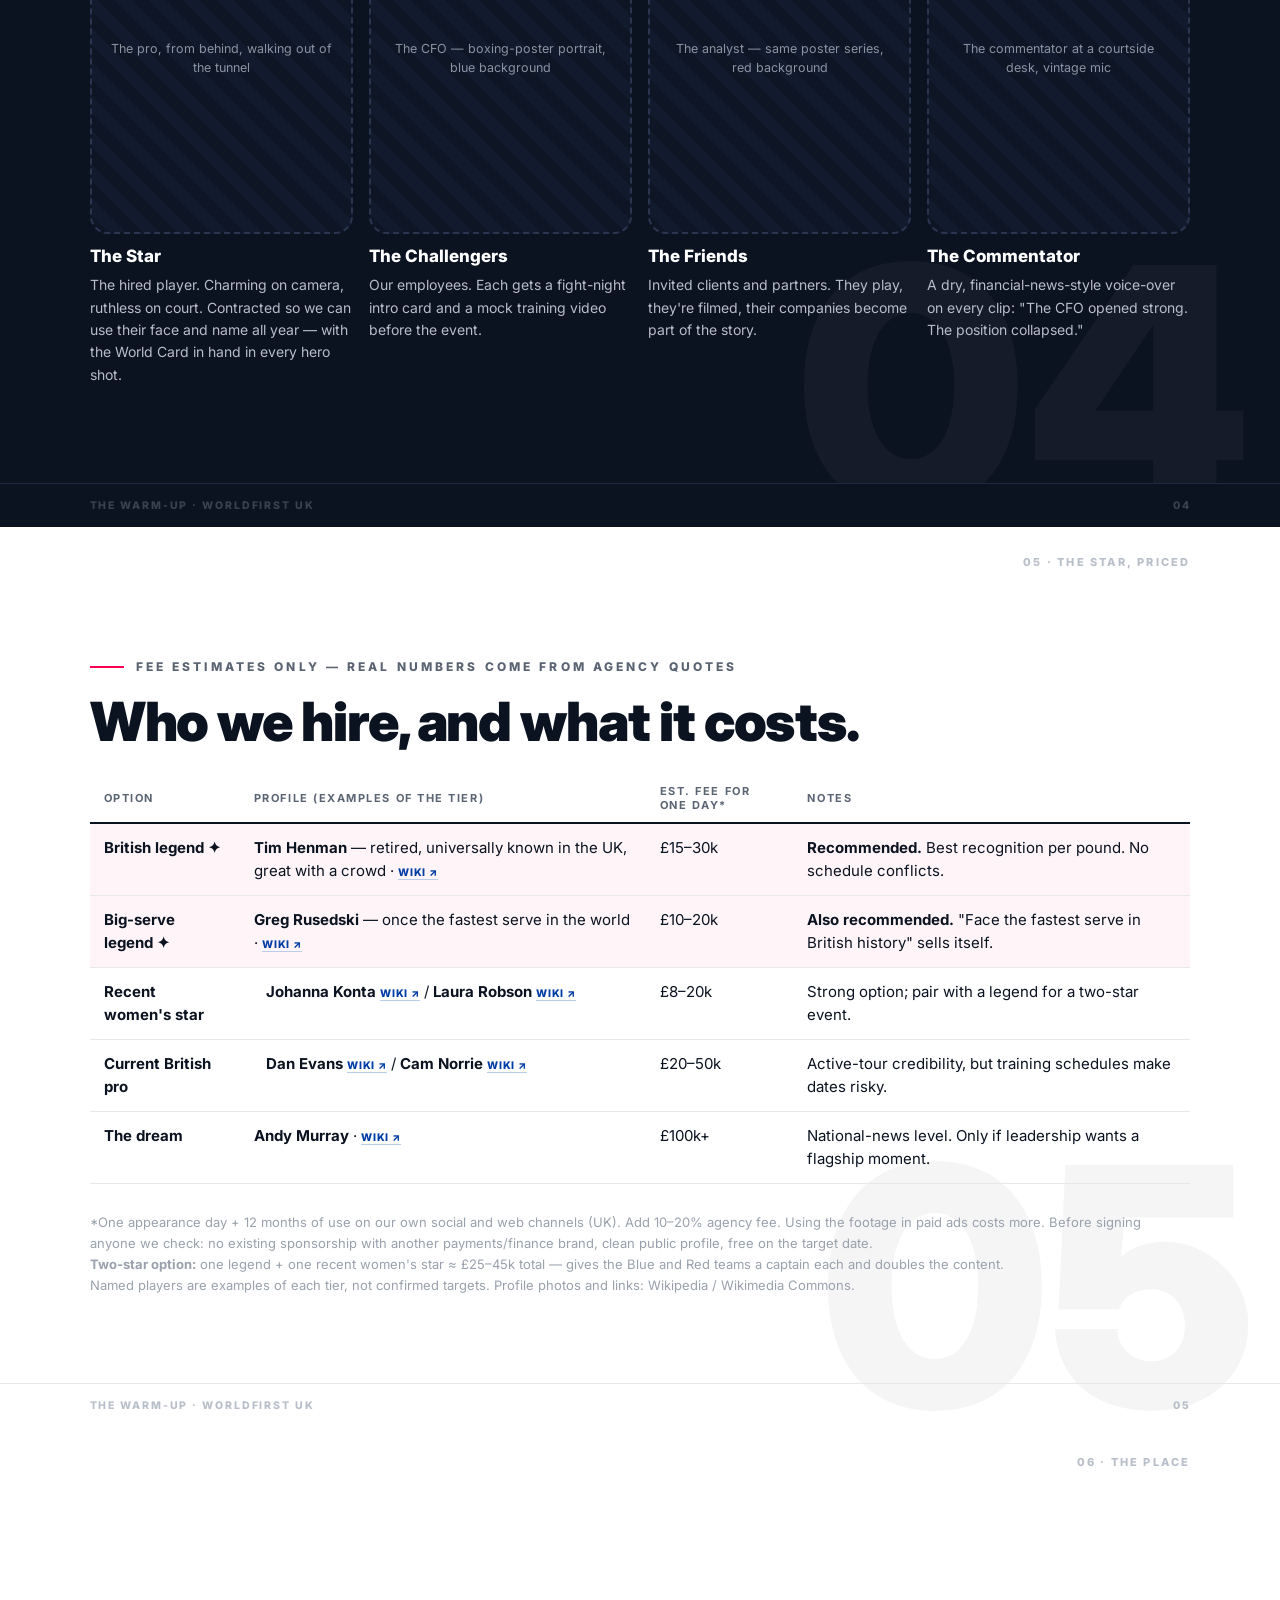
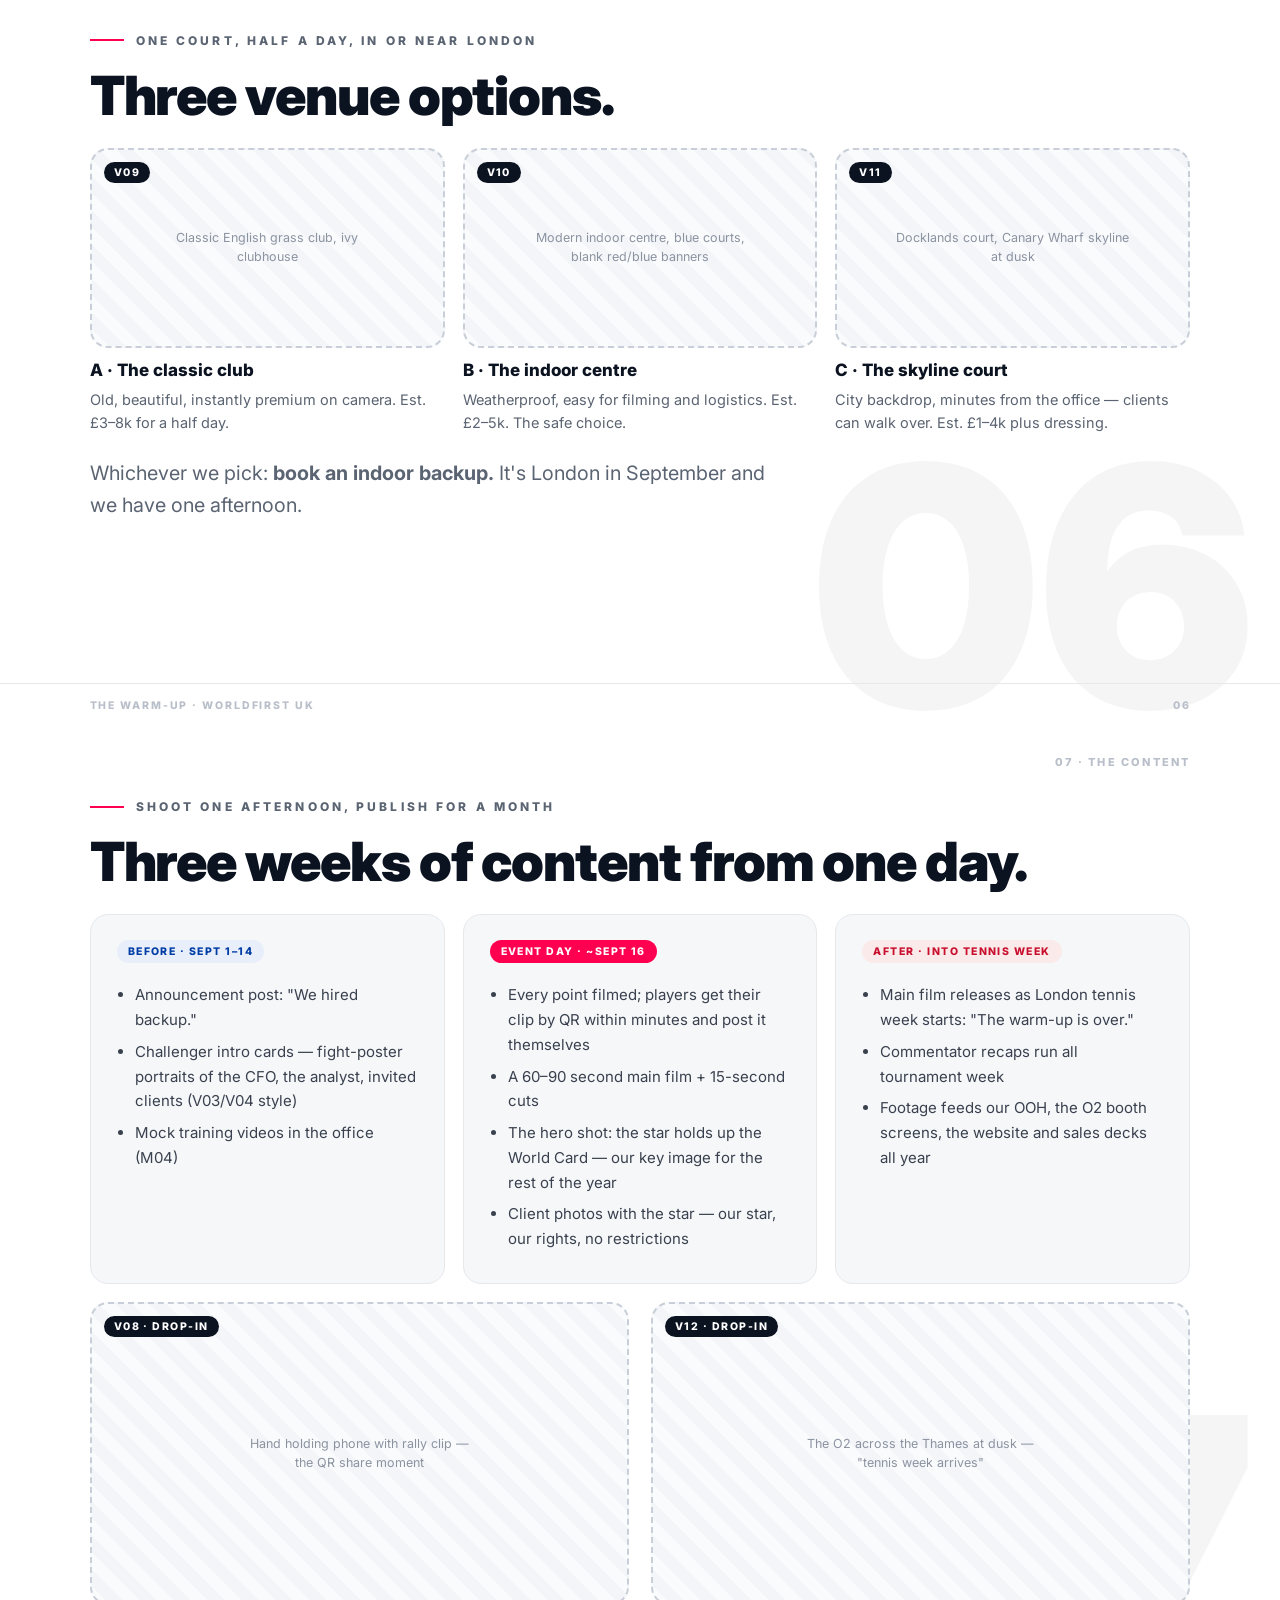
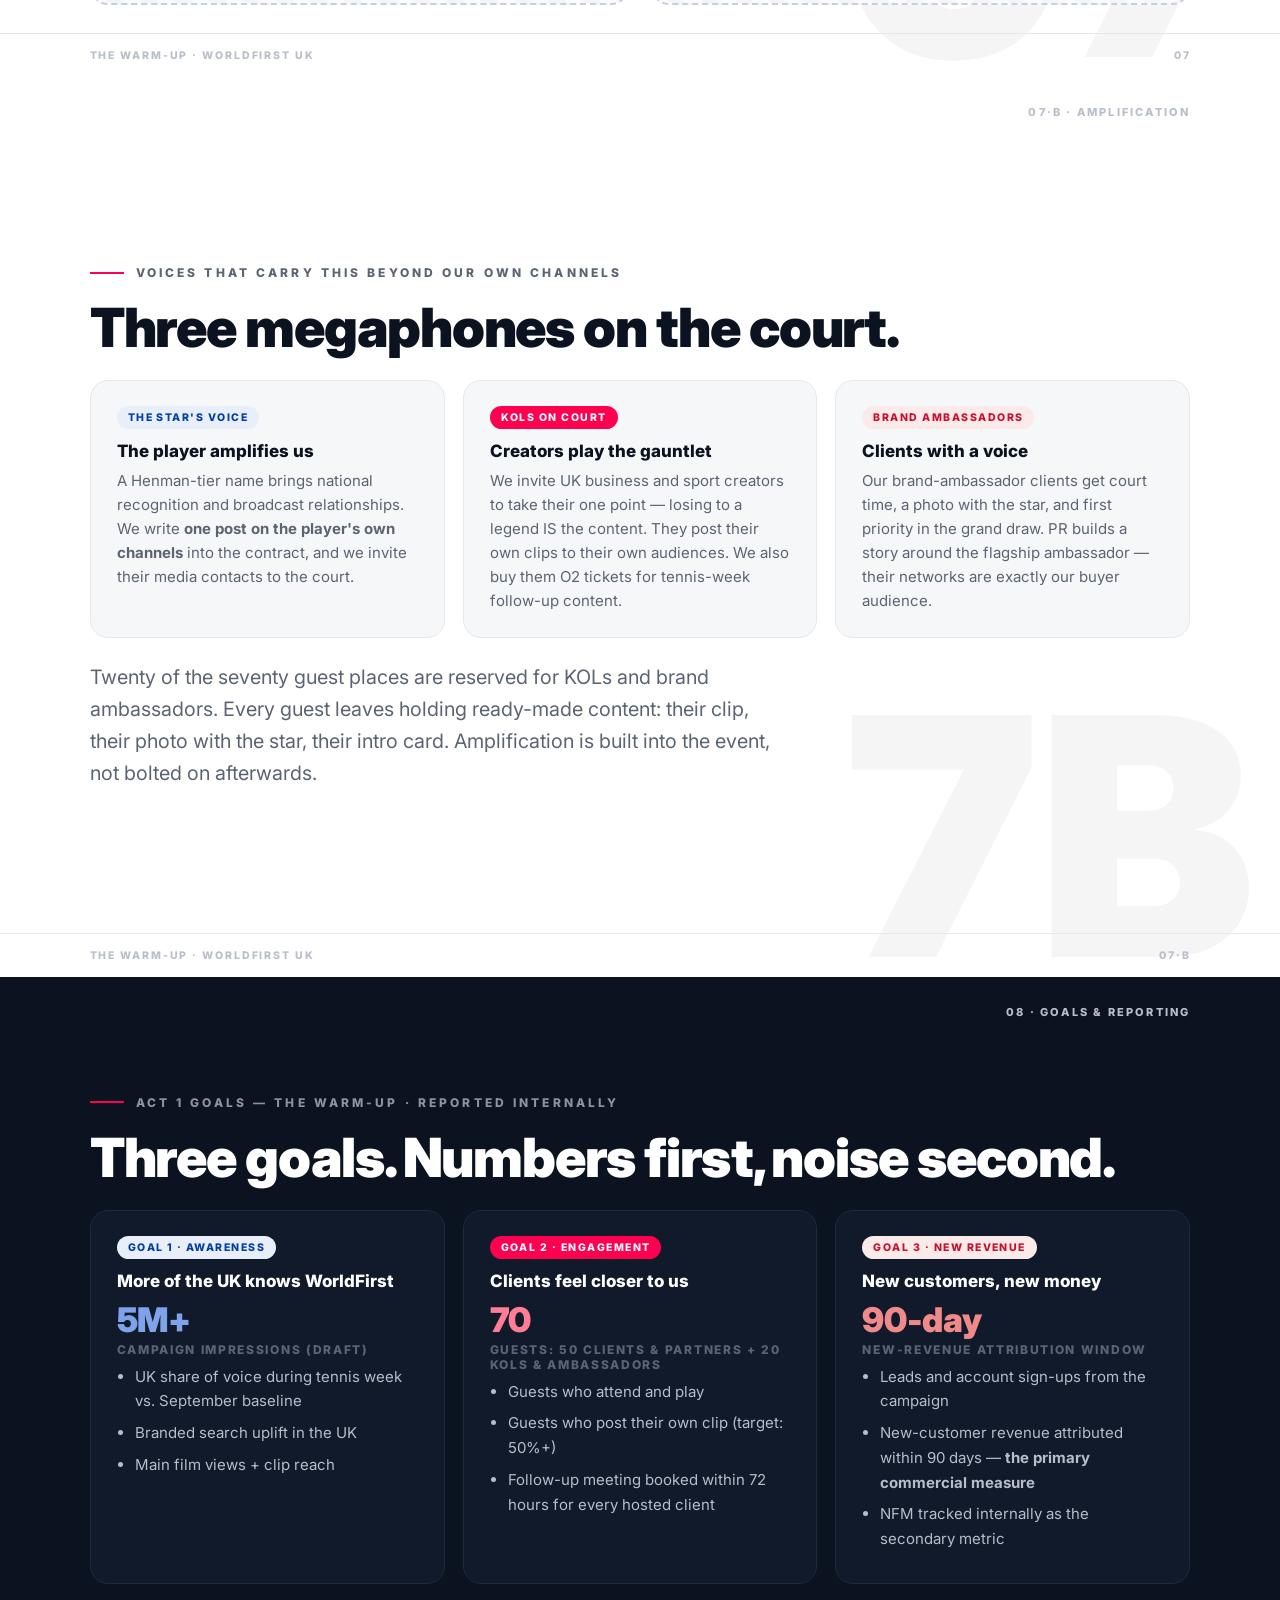
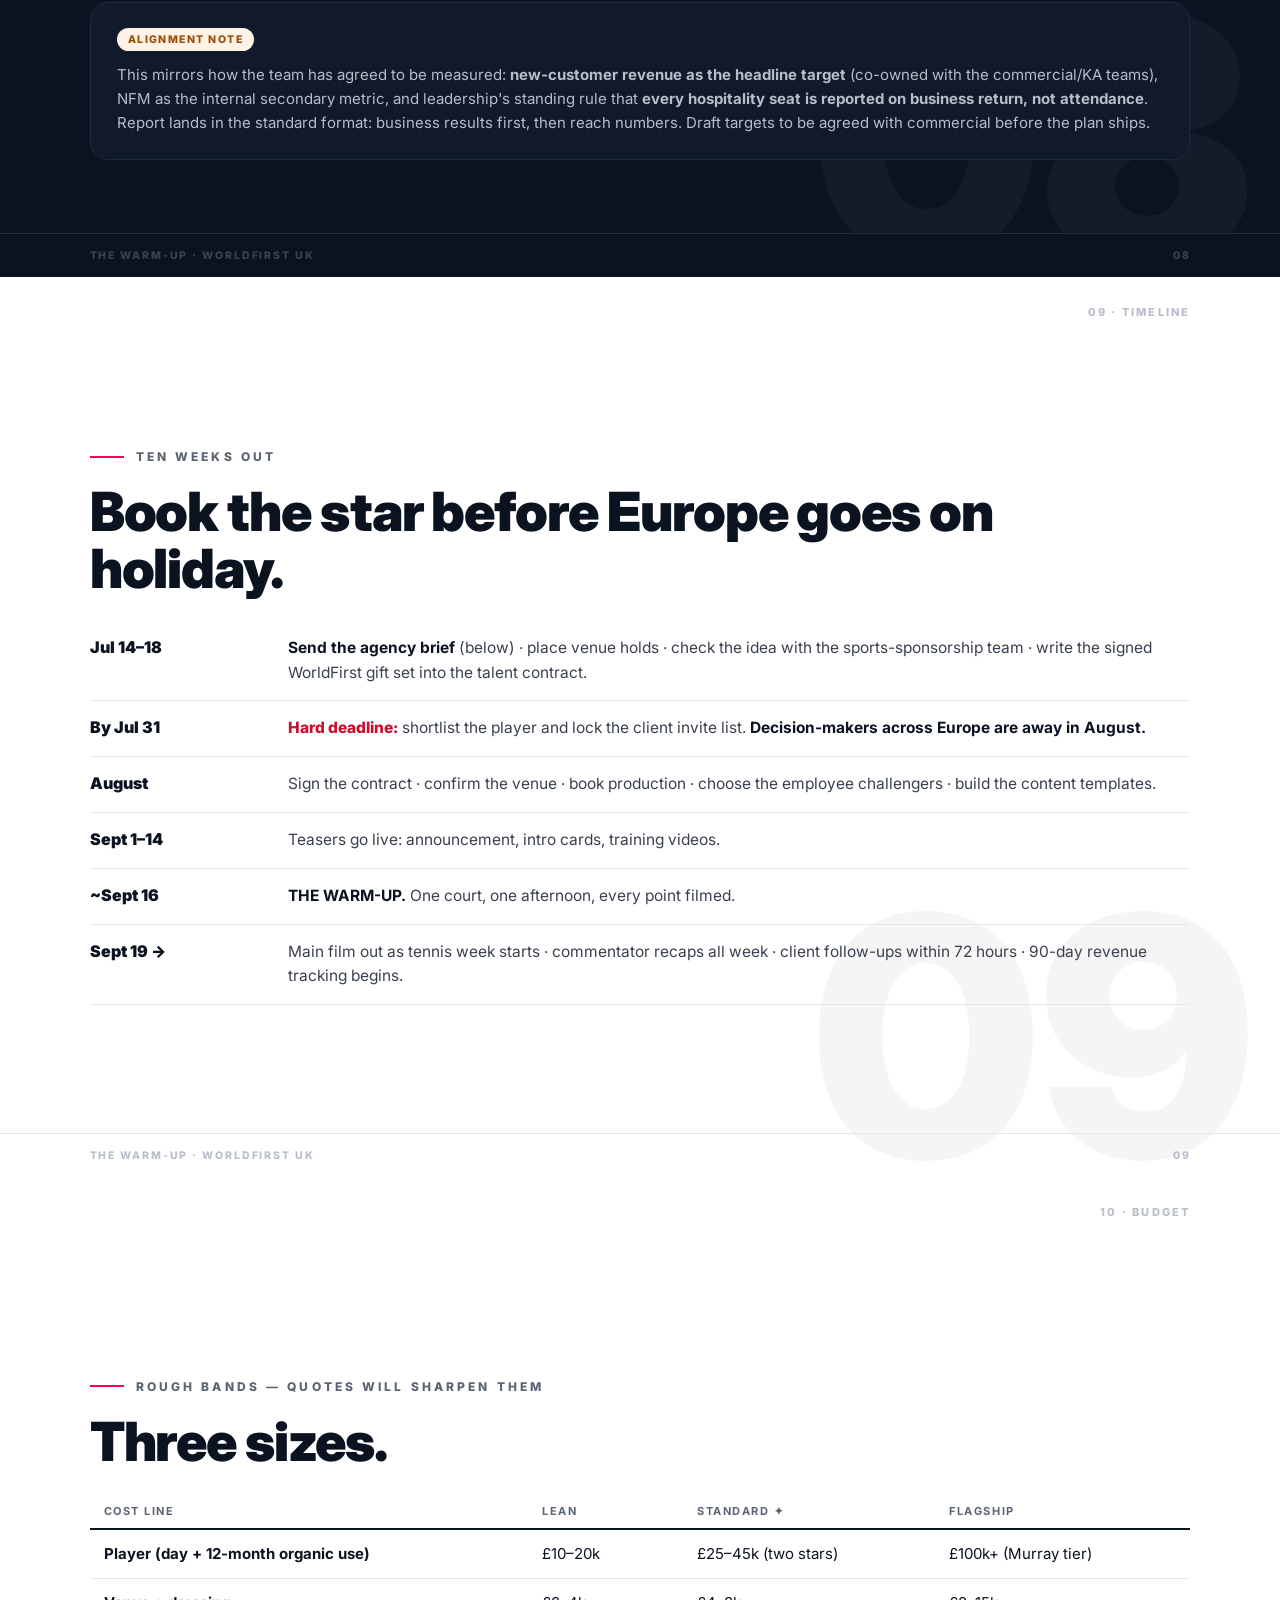
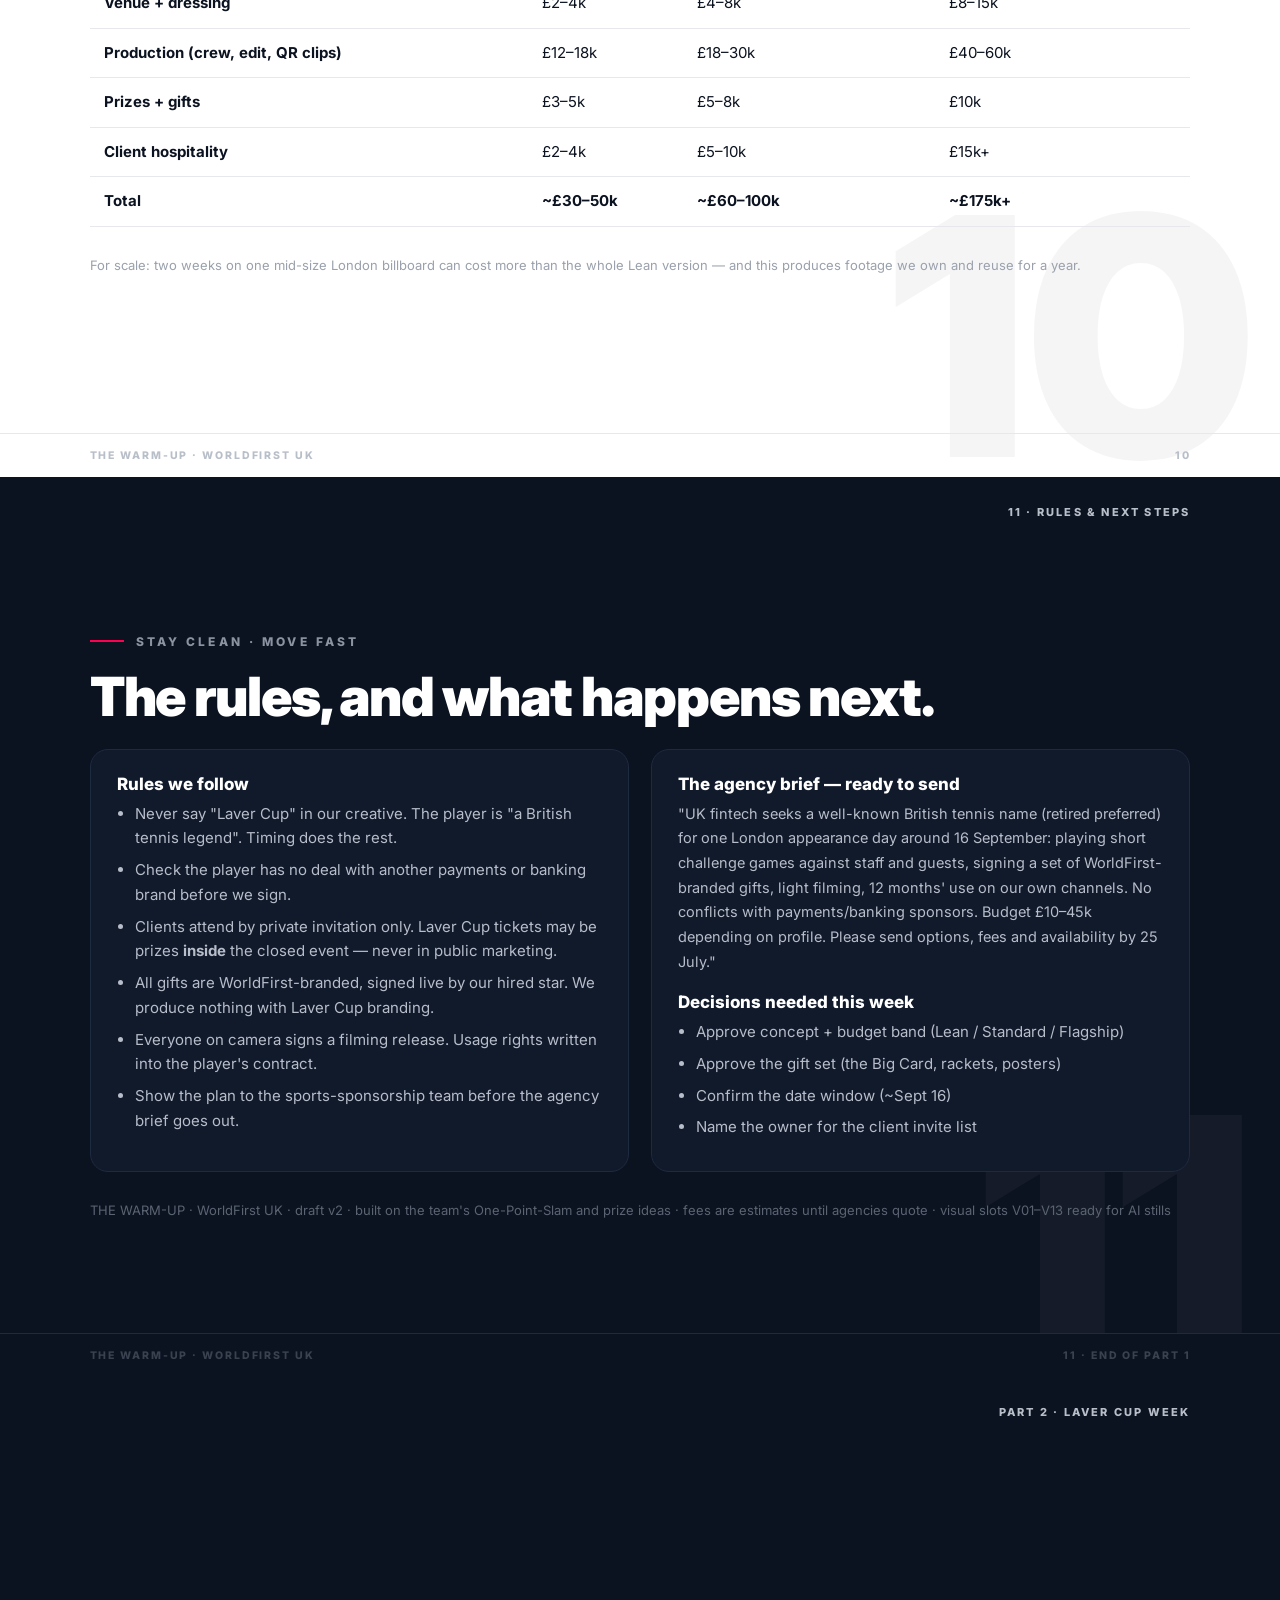
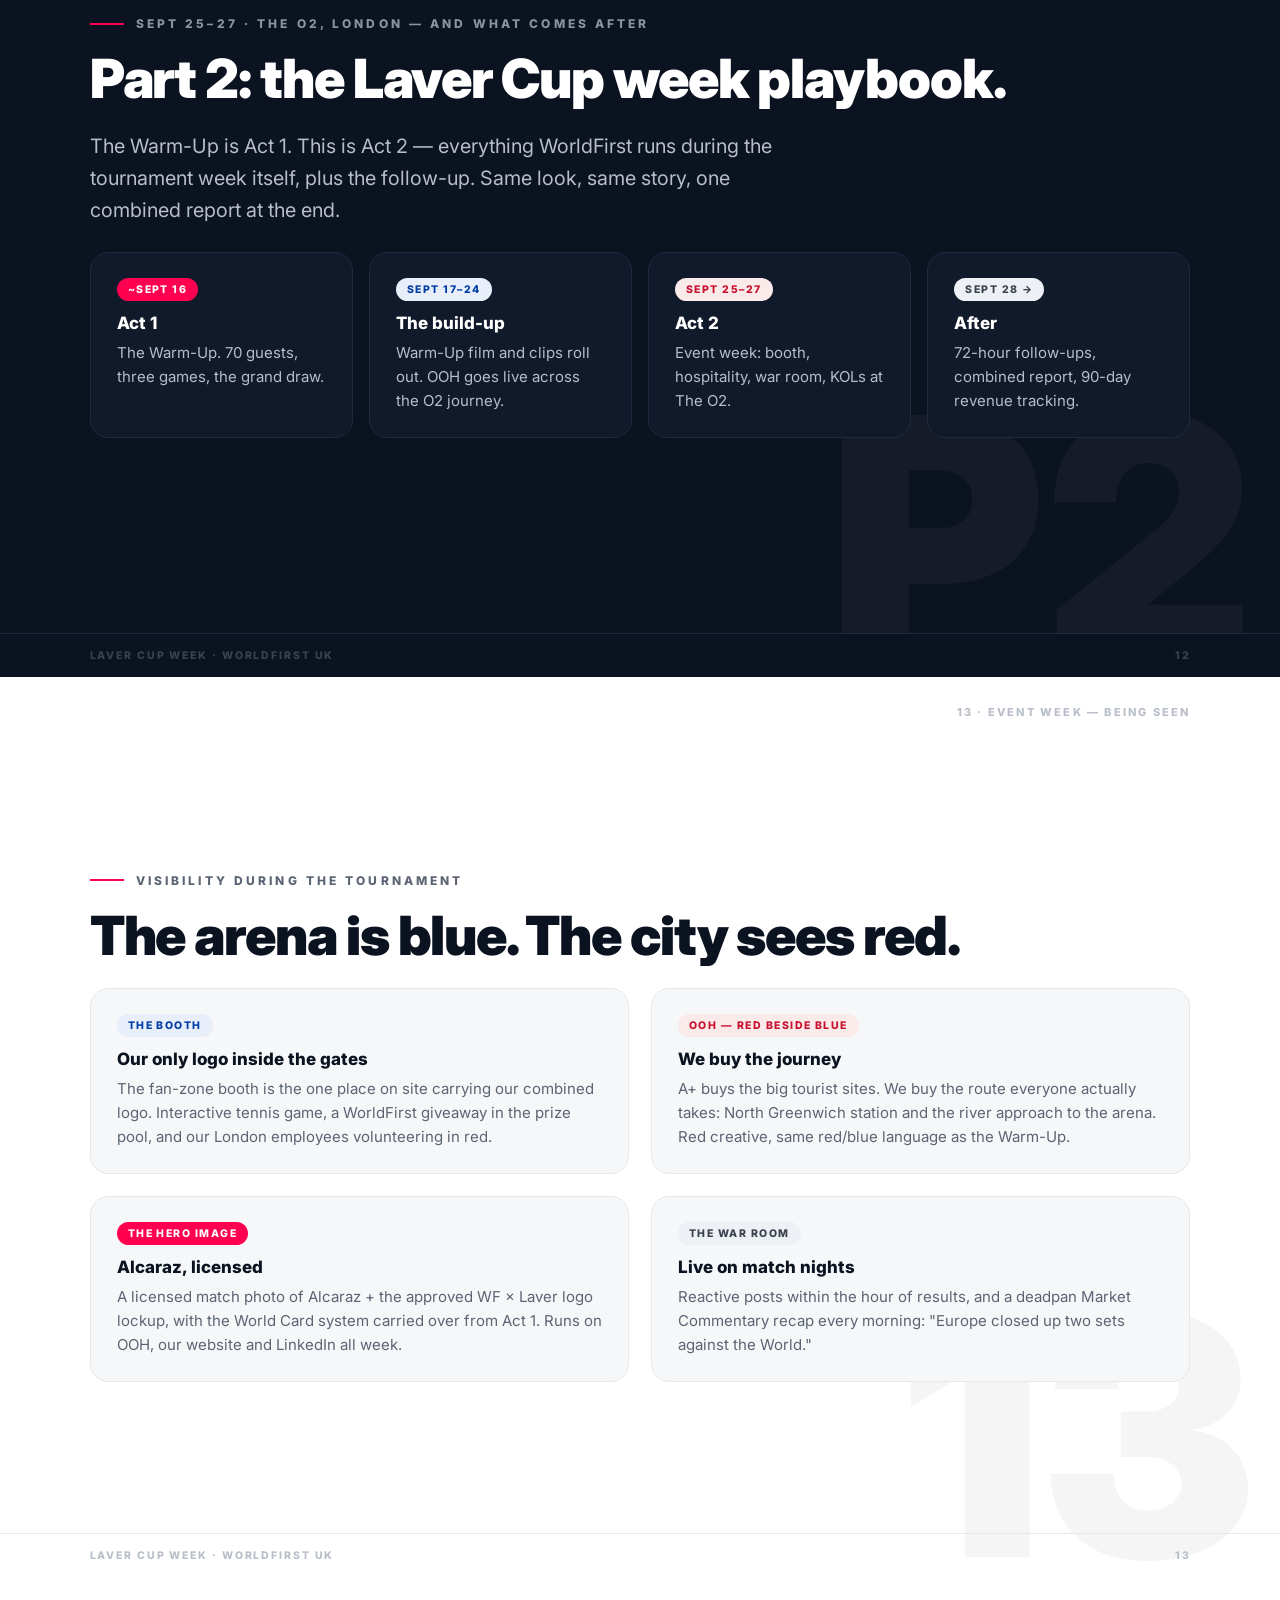
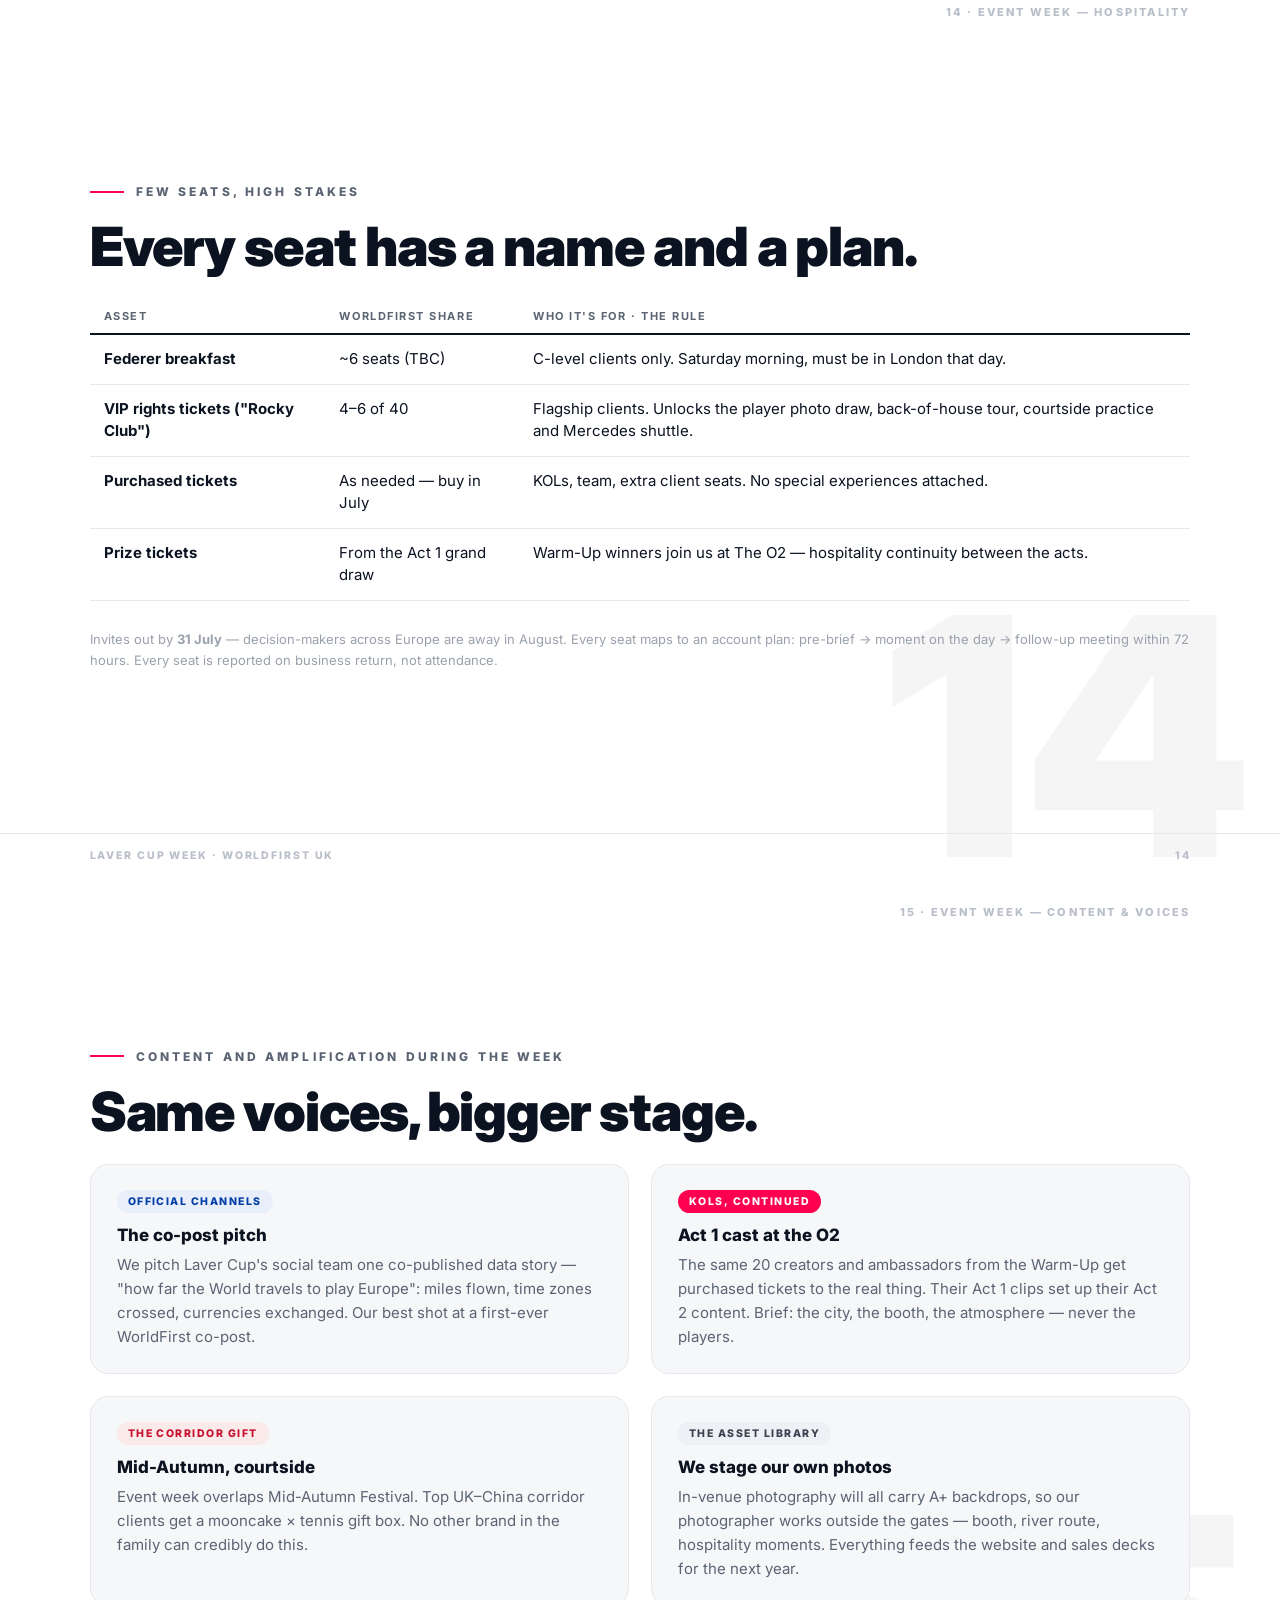
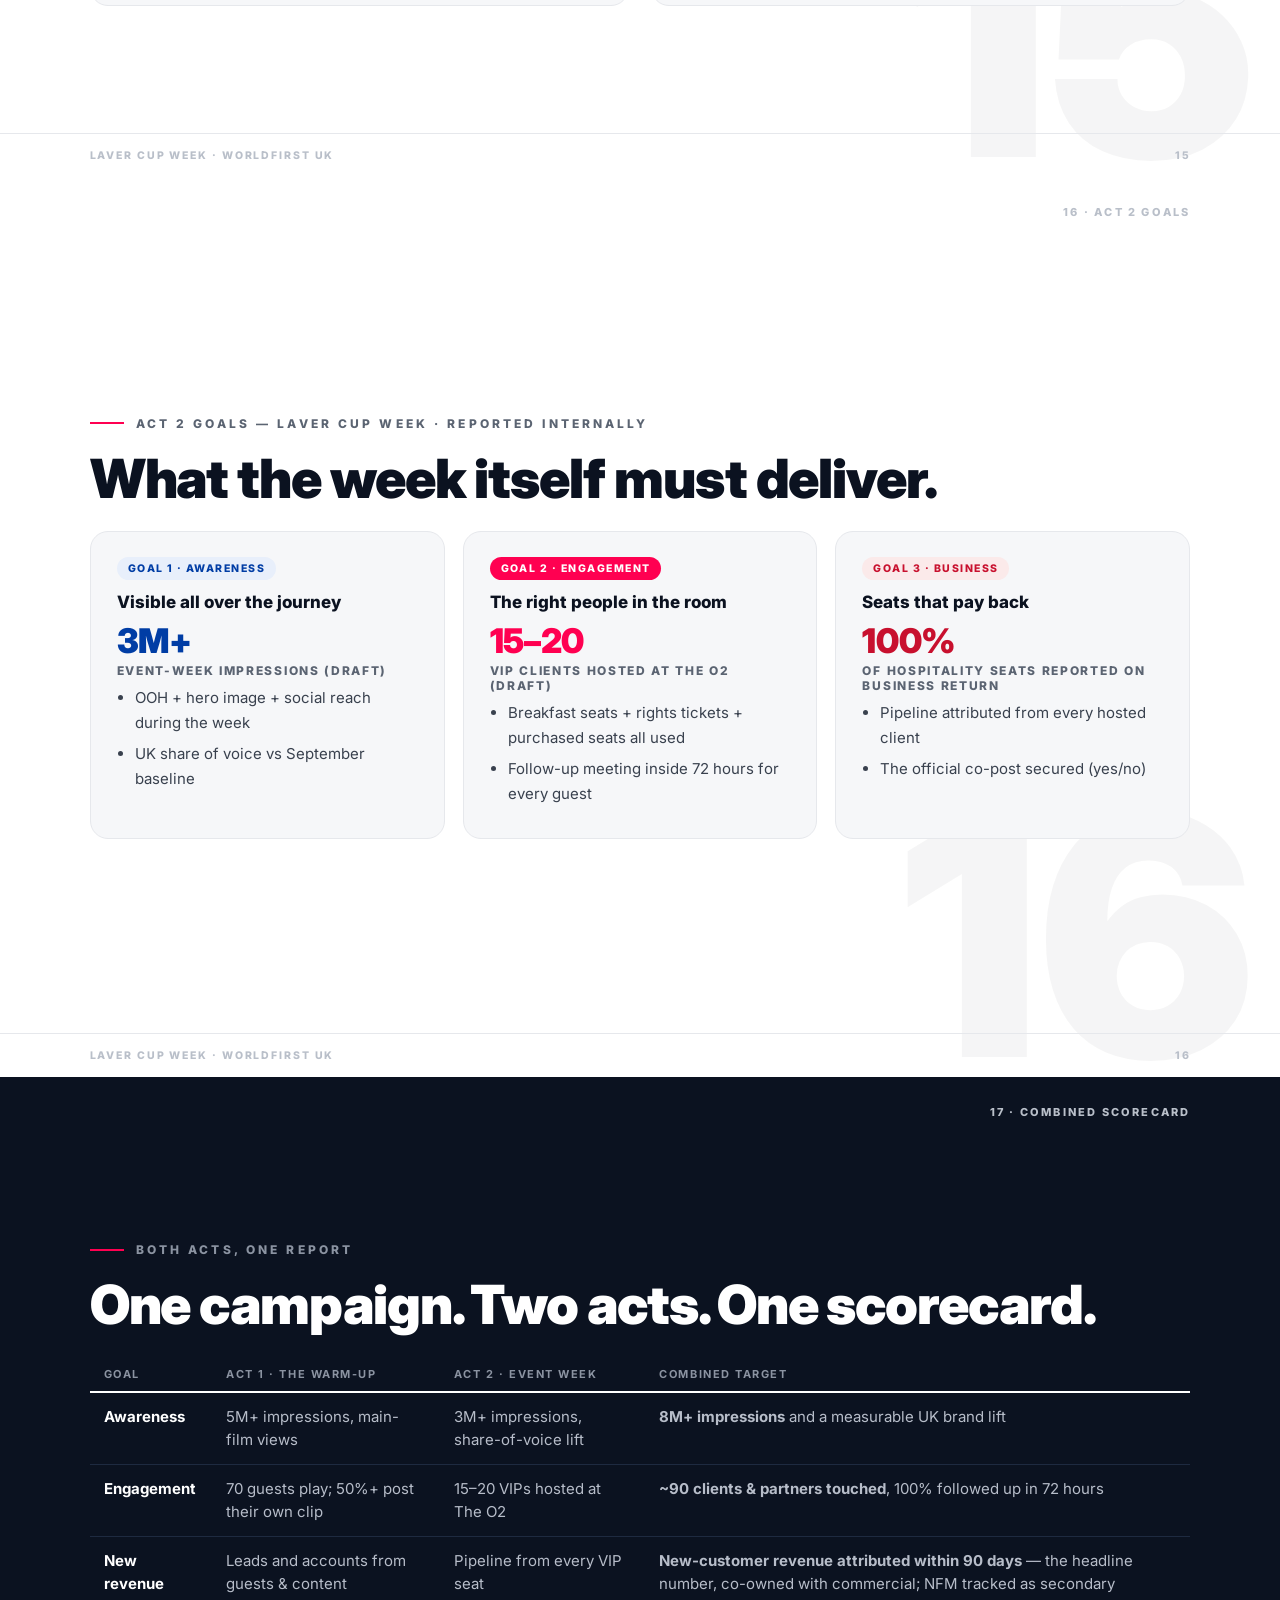
==== commit 78f711ce: "v4: World Card theme, 3 named games incl Antom derby, 50+20 guest split, WF-branded signed gifts, dr" ====
--- a/index.html
+++ b/index.html
@@ -4,7 +4,7 @@
 <meta charset="UTF-8">
 <meta name="viewport" content="width=device-width, initial-scale=1.0">
 <meta name="robots" content="noindex, nofollow">
-<title>The Warm-Up — WorldFirst UK campaign</title>
+<title>The Warm-Up + Laver Cup Week — WorldFirst UK campaign</title>
 <link rel="preconnect" href="https://fonts.googleapis.com">
 <link href="https://fonts.googleapis.com/css2?family=Inter:wght@400;500;600;800;900&display=swap" rel="stylesheet">
 <style>
@@ -77,6 +77,9 @@
 .faces{display:flex;gap:6px}
 .wikilink{font-size:10.5px;font-weight:800;letter-spacing:.08em;color:var(--europe);text-decoration:none;border-bottom:1.5px solid #B9CCEB;white-space:nowrap}
 .wikilink:hover{color:var(--wf);border-bottom-color:var(--wf)}
+.dark .tbl th{color:#8B93A1;border-bottom-color:#fff}
+.dark .tbl td{border-bottom-color:#1E2A40;color:#B7BDC9}
+.dark .tbl td:first-child{color:#fff}
 .goal .big{font-size:34px;font-weight:900;letter-spacing:-.01em;margin:6px 0 2px}
 .goal .unit{font-size:12px;font-weight:800;letter-spacing:.14em;text-transform:uppercase;color:var(--grey)}
 @media(max-width:900px){
@@ -100,15 +103,15 @@
   <div class="wrap">
     <div class="hero2">
       <div>
-        <div class="kicker">A WorldFirst event · London · one week before the Laver Cup</div>
+        <div class="kicker">One campaign, two acts · Act 1: The Warm-Up · Act 2: Laver Cup week</div>
         <h1>THE<br>WARM-UP<span style="color:var(--wf)">.</span></h1>
-        <p class="lead" style="margin-top:20px">We hire a famous tennis player. We put them on a London court one week before the Laver Cup. Our employees, clients and friends each get <b>one point</b> to try to beat them. We film everything.</p>
-        <p class="lead" style="margin-top:12px">This gives the campaign real people and real stories — the things our Laver Cup rights don't include.</p>
+        <p class="lead" style="margin-top:20px">We hire a famous tennis player. We put them on a London court one week before the Laver Cup. Our clients, partners and employees play three short games against them. We film everything.</p>
+        <p class="lead" style="margin-top:12px">The hero prop in every shot: the physical <b>WorldFirst World Card</b>, in the star's hand. Part 2 of this deck covers everything we run during Laver Cup week itself — and the combined goals.</p>
       </div>
       <figure class="ph r34" data-id="V01"><span class="tag">V01 · DROP-IN</span><span class="cap">Cover hero — empty court at night, blue half / red half, one ball on the line</span></figure>
     </div>
   </div>
-  <div class="strip"><span>The Warm-Up · WorldFirst UK</span><span>Visual slots V01–V13 = AI stills to drop in</span></div>
+  <div class="strip"><span>The Warm-Up · WorldFirst UK</span><span>Visual slots V01–V15 = AI stills to drop in</span></div>
 </section>
 
 <!-- 02 WHY -->
@@ -135,7 +138,15 @@
         <p>Not during the tournament — one week earlier. No event restrictions apply, and London's tennis buzz amplifies us for free.</p>
       </div>
     </div>
-    <p class="lead" style="margin-top:26px"><b>One rule:</b> we never use the words "Laver Cup" in the creative. The timing, the city and the red-blue look make the connection for us — legally and cleanly.</p>
+    <div class="grid2" style="margin-top:22px">
+      <div class="card">
+        <span class="chip pink">The theme</span>
+        <h3>The World Card is the hero prop</h3>
+        <p>Every key image puts the physical <b>WorldFirst World Card</b> in the star's hand — held up like a trophy, signed like an autograph card, laid on the net like a challenge. One product, one image system, across the whole campaign.</p>
+      </div>
+      <figure class="ph r169" data-id="V14"><span class="tag">V14 · DROP-IN</span><span class="cap">The star holds the World Card up to camera, courtside light</span></figure>
+    </div>
+    <p class="lead" style="margin-top:20px"><b>One rule:</b> we never use the words "Laver Cup" in the creative. The timing, the city and the red-blue look make the connection for us — legally and cleanly.</p>
   </div>
   <div class="strip"><span>The Warm-Up · WorldFirst UK</span><span>02</span></div>
 </section>
@@ -152,21 +163,30 @@
         <div class="card" style="margin-bottom:18px">
           <span class="chip grey">How it runs</span>
           <ul>
-            <li><b>1 — The arrival.</b> The player walks on. Short welcome, a bit of showmanship.</li>
-            <li><b>2 — The gauntlet.</b> Everyone gets one point against the pro. About 90 seconds per person, so 60+ people can play in an hour.</li>
-            <li><b>3 — The team match.</b> Guests split into a Blue team and a Red team for a short doubles tie. The pro plays a set for each side. Trophy for the winners.</li>
-            <li><b>4 — The prizes.</b> Everyone gets their own video clip by QR code within minutes. Win your point → £100 of FX credit (compliance sign-off needed) + entry into the grand draw.</li>
-            <li><b>5 — The grand draw.</b> On court at the end: <b>Laver Cup hospitality tickets</b> for the weekend, and <b>a gift signed by Carlos Alcaraz</b>. Drawn inside our private event — that keeps it within the ticket rules.</li>
+            <li><b>The arrival.</b> The star walks on and holds up the World Card: "Win a game, and I'll sign it."</li>
+            <li><b>Game 1 · The One-Point Showdown.</b> You — or you and a teammate — against the pro. One point. Ninety seconds of glory, or a great story either way.</li>
+            <li><b>Game 2 · Return the Rocket.</b> The pro serves at full speed. Touch it and the crowd roars. Return it and you go into the grand draw twice.</li>
+            <li><b>Game 3 · The Derby — Antom (Blue) vs WorldFirst (Red).</b> Sister brands, one trophy. Guests drafted into two squads; the star plays a set for each side.</li>
+            <li><b>The grand draw.</b> Game winners go into the hat. On court at the end: <b>Laver Cup hospitality tickets</b> for the weekend + <b>the signed WorldFirst gift set</b>. Drawn inside our private event, which keeps it within the ticket rules.</li>
           </ul>
         </div>
         <div class="card">
           <span class="chip grey">Why it works</span>
-          <p>One point is winnable enough that everyone tries. Every point is a ready-made 20-second video with a beginning, middle and end. Clients attend by private invitation, which keeps us inside the hospitality rules.</p>
+          <p>One point is winnable enough that everyone tries. Every point is a ready-made 20-second video, and every player gets their clip by QR within minutes. Clients attend by private invitation, which keeps us inside the hospitality rules.</p>
+          <p style="margin-top:10px"><b>Guest list:</b> 50 clients &amp; partners · 20 KOLs &amp; ambassadors · plus our employees. Everyone plays.</p>
         </div>
       </div>
       <div>
         <figure class="ph r169" data-id="V06" style="margin-bottom:16px"><span class="tag">V06 · DROP-IN</span><span class="cap">Ball frozen above the net, office worker braced to return</span></figure>
-        <figure class="ph r169" data-id="V05"><span class="tag">V05 · DROP-IN</span><span class="cap">Clients laughing courtside, September light</span></figure>
+        <div class="card">
+          <span class="chip grey">The gift shelf — WorldFirst-branded, signed live by the star</span>
+          <ul>
+            <li><b>The Big Card</b> — a giant World Card replica, signed and framed. The grand-draw hero gift.</li>
+            <li>Red WorldFirst rackets and ball tubes, signed on the day</li>
+            <li>Your own fight-poster print, signed by the star</li>
+          </ul>
+          <p style="margin-top:8px">Nothing Laver-Cup-branded — we don't hold merch rights, and we don't need them.</p>
+        </div>
       </div>
     </div>
   </div>
@@ -184,7 +204,7 @@
       <div>
         <figure class="ph r34" data-id="V02" style="margin-bottom:12px"><span class="tag">V02</span><span class="cap">The pro, from behind, walking out of the tunnel</span></figure>
         <h3>The Star</h3>
-        <p style="color:#B7BDC9;font-size:14px;line-height:1.6">The hired player. Charming on camera, ruthless on court. Contracted so we can use their face and name all year.</p>
+        <p style="color:#B7BDC9;font-size:14px;line-height:1.6">The hired player. Charming on camera, ruthless on court. Contracted so we can use their face and name all year — with the World Card in hand in every hero shot.</p>
       </div>
       <div>
         <figure class="ph r34" data-id="V03" style="margin-bottom:12px"><span class="tag">V03</span><span class="cap">The CFO — boxing-poster portrait, blue background</span></figure>
@@ -276,6 +296,7 @@
         <ul>
           <li>Every point filmed; players get their clip by QR within minutes and post it themselves</li>
           <li>A 60–90 second main film + 15-second cuts</li>
+          <li>The hero shot: the star holds up the World Card — our key image for the rest of the year</li>
           <li>Client photos with the star — our star, our rights, no restrictions</li>
         </ul>
       </div>
@@ -320,7 +341,7 @@
         <p>Our brand-ambassador clients get court time, a photo with the star, and first priority in the grand draw. PR builds a story around the flagship ambassador — their networks are exactly our buyer audience.</p>
       </div>
     </div>
-    <p class="lead" style="margin-top:24px">Every guest leaves holding ready-made content: their clip, their photo with the star, their intro card. Amplification is built into the event, not bolted on afterwards.</p>
+    <p class="lead" style="margin-top:24px">Twenty of the seventy guest places are reserved for KOLs and brand ambassadors. Every guest leaves holding ready-made content: their clip, their photo with the star, their intro card. Amplification is built into the event, not bolted on afterwards.</p>
   </div>
   <div class="strip"><span>The Warm-Up · WorldFirst UK</span><span>07·B</span></div>
 </section>
@@ -330,7 +351,7 @@
   <div class="num">08 · GOALS &amp; REPORTING</div>
   <div class="ghost">08</div>
   <div class="wrap">
-    <div class="kicker">What WorldFirst UK gets — and how we report it internally</div>
+    <div class="kicker">Act 1 goals — The Warm-Up · reported internally</div>
     <h2 style="color:#fff">Three goals. Numbers first, noise second.</h2>
     <div class="grid3">
       <div class="card goal g1">
@@ -347,8 +368,8 @@
       <div class="card goal g2">
         <span class="chip pink">Goal 2 · Engagement</span>
         <h3>Clients feel closer to us</h3>
-        <div class="big" style="color:#FF7D95">80–120</div>
-        <div class="unit">clients &amp; prospects hosted (draft)</div>
+        <div class="big" style="color:#FF7D95">70</div>
+        <div class="unit">guests: 50 clients &amp; partners + 20 KOLs &amp; ambassadors</div>
         <ul>
           <li>Guests who attend and play</li>
           <li>Guests who post their own clip (target: 50%+)</li>
@@ -383,7 +404,7 @@
     <div class="kicker">Ten weeks out</div>
     <h2>Book the star before Europe goes on holiday.</h2>
     <div>
-      <div class="trow"><div class="when">Jul 14–18</div><div class="what"><b>Send the agency brief</b> (below) · place venue holds · check the idea with the sports-sponsorship team · raise the £100-FX prize with compliance.</div></div>
+      <div class="trow"><div class="when">Jul 14–18</div><div class="what"><b>Send the agency brief</b> (below) · place venue holds · check the idea with the sports-sponsorship team · write the signed WorldFirst gift set into the talent contract.</div></div>
       <div class="trow"><div class="when">By Jul 31</div><div class="what"><span class="hot">Hard deadline:</span> shortlist the player and lock the client invite list. <b>Decision-makers across Europe are away in August.</b></div></div>
       <div class="trow"><div class="when">August</div><div class="what">Sign the contract · confirm the venue · book production · choose the employee challengers · build the content templates.</div></div>
       <div class="trow"><div class="when">Sept 1–14</div><div class="what">Teasers go live: announcement, intro cards, training videos.</div></div>
@@ -428,19 +449,19 @@
         <ul>
           <li>Never say "Laver Cup" in our creative. The player is "a British tennis legend". Timing does the rest.</li>
           <li>Check the player has no deal with another payments or banking brand before we sign.</li>
-          <li>£100 FX credit is a financial promotion → compliance sign-off before launch.</li>
           <li>Clients attend by private invitation only. Laver Cup tickets may be prizes <b>inside</b> the closed event — never in public marketing.</li>
-          <li>Signed Alcaraz gift: request through ANI now — quantities are tiny and the agent must approve.</li>
+          <li>All gifts are WorldFirst-branded, signed live by our hired star. We produce nothing with Laver Cup branding.</li>
           <li>Everyone on camera signs a filming release. Usage rights written into the player's contract.</li>
           <li>Show the plan to the sports-sponsorship team before the agency brief goes out.</li>
         </ul>
       </div>
       <div class="card">
         <h3>The agency brief — ready to send</h3>
-        <p style="font-size:14.5px;line-height:1.7">"UK fintech seeks a well-known British tennis name (retired preferred) for one London appearance day around 16 September: playing one-point challenges against staff and guests, light filming, 12 months' use on our own channels. No conflicts with payments/banking sponsors. Budget £10–45k depending on profile. Please send options, fees and availability by 25 July."</p>
+        <p style="font-size:14.5px;line-height:1.7">"UK fintech seeks a well-known British tennis name (retired preferred) for one London appearance day around 16 September: playing short challenge games against staff and guests, signing a set of WorldFirst-branded gifts, light filming, 12 months' use on our own channels. No conflicts with payments/banking sponsors. Budget £10–45k depending on profile. Please send options, fees and availability by 25 July."</p>
         <h3 style="margin-top:18px">Decisions needed this week</h3>
         <ul>
           <li>Approve concept + budget band (Lean / Standard / Flagship)</li>
+          <li>Approve the gift set (the Big Card, rackets, posters)</li>
           <li>Confirm the date window (~Sept 16)</li>
           <li>Name the owner for the client invite list</li>
         </ul>
@@ -448,7 +469,175 @@
     </div>
     <p class="foot" style="color:#5B6472">THE WARM-UP · WorldFirst UK · draft v2 · built on the team's One-Point-Slam and prize ideas · fees are estimates until agencies quote · visual slots V01–V13 ready for AI stills</p>
   </div>
-  <div class="strip"><span>The Warm-Up · WorldFirst UK</span><span>11 · END</span></div>
+  <div class="strip"><span>The Warm-Up · WorldFirst UK</span><span>11 · END OF PART 1</span></div>
+</section>
+
+<!-- 12 PART 2 DIVIDER -->
+<section class="slide dark" id="s12">
+  <div class="num">PART 2 · LAVER CUP WEEK</div>
+  <div class="ghost">P2</div>
+  <div class="wrap">
+    <div class="kicker">Sept 25–27 · The O2, London — and what comes after</div>
+    <h2 style="color:#fff">Part 2: the Laver Cup week playbook.</h2>
+    <p class="lead">The Warm-Up is Act 1. This is Act 2 — everything WorldFirst runs during the tournament week itself, plus the follow-up. Same look, same story, one combined report at the end.</p>
+    <div class="grid4" style="margin-top:26px">
+      <div class="card"><span class="chip pink">~Sept 16</span><h3>Act 1</h3><p>The Warm-Up. 70 guests, three games, the grand draw.</p></div>
+      <div class="card"><span class="chip blue">Sept 17–24</span><h3>The build-up</h3><p>Warm-Up film and clips roll out. OOH goes live across the O2 journey.</p></div>
+      <div class="card"><span class="chip red">Sept 25–27</span><h3>Act 2</h3><p>Event week: booth, hospitality, war room, KOLs at The O2.</p></div>
+      <div class="card"><span class="chip grey">Sept 28 →</span><h3>After</h3><p>72-hour follow-ups, combined report, 90-day revenue tracking.</p></div>
+    </div>
+  </div>
+  <div class="strip"><span>Laver Cup Week · WorldFirst UK</span><span>12</span></div>
+</section>
+
+<!-- 13 WEEK VISIBILITY -->
+<section class="slide" id="s13">
+  <div class="num">13 · EVENT WEEK — BEING SEEN</div>
+  <div class="ghost">13</div>
+  <div class="wrap">
+    <div class="kicker">Visibility during the tournament</div>
+    <h2>The arena is blue. The city sees red.</h2>
+    <div class="grid2">
+      <div class="card">
+        <span class="chip blue">The booth</span>
+        <h3>Our only logo inside the gates</h3>
+        <p>The fan-zone booth is the one place on site carrying our combined logo. Interactive tennis game, a WorldFirst giveaway in the prize pool, and our London employees volunteering in red.</p>
+      </div>
+      <div class="card">
+        <span class="chip red">OOH — red beside blue</span>
+        <h3>We buy the journey</h3>
+        <p>A+ buys the big tourist sites. We buy the route everyone actually takes: North Greenwich station and the river approach to the arena. Red creative, same red/blue language as the Warm-Up.</p>
+      </div>
+      <div class="card">
+        <span class="chip pink">The hero image</span>
+        <h3>Alcaraz, licensed</h3>
+        <p>A licensed match photo of Alcaraz + the approved WF × Laver logo lockup, with the World Card system carried over from Act 1. Runs on OOH, our website and LinkedIn all week.</p>
+      </div>
+      <div class="card">
+        <span class="chip grey">The war room</span>
+        <h3>Live on match nights</h3>
+        <p>Reactive posts within the hour of results, and a deadpan Market Commentary recap every morning: "Europe closed up two sets against the World."</p>
+      </div>
+    </div>
+  </div>
+  <div class="strip"><span>Laver Cup Week · WorldFirst UK</span><span>13</span></div>
+</section>
+
+<!-- 14 WEEK HOSPITALITY -->
+<section class="slide" id="s14">
+  <div class="num">14 · EVENT WEEK — HOSPITALITY</div>
+  <div class="ghost">14</div>
+  <div class="wrap">
+    <div class="kicker">Few seats, high stakes</div>
+    <h2>Every seat has a name and a plan.</h2>
+    <table class="tbl">
+      <tr><th>Asset</th><th>WorldFirst share</th><th>Who it's for · the rule</th></tr>
+      <tr><td>Federer breakfast</td><td>~6 seats (TBC)</td><td>C-level clients only. Saturday morning, must be in London that day.</td></tr>
+      <tr><td>VIP rights tickets ("Rocky Club")</td><td>4–6 of 40</td><td>Flagship clients. Unlocks the player photo draw, back-of-house tour, courtside practice and Mercedes shuttle.</td></tr>
+      <tr><td>Purchased tickets</td><td>As needed — buy in July</td><td>KOLs, team, extra client seats. No special experiences attached.</td></tr>
+      <tr><td>Prize tickets</td><td>From the Act 1 grand draw</td><td>Warm-Up winners join us at The O2 — hospitality continuity between the acts.</td></tr>
+    </table>
+    <p class="foot">Invites out by <b>31 July</b> — decision-makers across Europe are away in August. Every seat maps to an account plan: pre-brief → moment on the day → follow-up meeting within 72 hours. Every seat is reported on business return, not attendance.</p>
+  </div>
+  <div class="strip"><span>Laver Cup Week · WorldFirst UK</span><span>14</span></div>
+</section>
+
+<!-- 15 WEEK CONTENT -->
+<section class="slide" id="s15">
+  <div class="num">15 · EVENT WEEK — CONTENT &amp; VOICES</div>
+  <div class="ghost">15</div>
+  <div class="wrap">
+    <div class="kicker">Content and amplification during the week</div>
+    <h2>Same voices, bigger stage.</h2>
+    <div class="grid2">
+      <div class="card">
+        <span class="chip blue">Official channels</span>
+        <h3>The co-post pitch</h3>
+        <p>We pitch Laver Cup's social team one co-published data story — "how far the World travels to play Europe": miles flown, time zones crossed, currencies exchanged. Our best shot at a first-ever WorldFirst co-post.</p>
+      </div>
+      <div class="card">
+        <span class="chip pink">KOLs, continued</span>
+        <h3>Act 1 cast at the O2</h3>
+        <p>The same 20 creators and ambassadors from the Warm-Up get purchased tickets to the real thing. Their Act 1 clips set up their Act 2 content. Brief: the city, the booth, the atmosphere — never the players.</p>
+      </div>
+      <div class="card">
+        <span class="chip red">The corridor gift</span>
+        <h3>Mid-Autumn, courtside</h3>
+        <p>Event week overlaps Mid-Autumn Festival. Top UK–China corridor clients get a mooncake × tennis gift box. No other brand in the family can credibly do this.</p>
+      </div>
+      <div class="card">
+        <span class="chip grey">The asset library</span>
+        <h3>We stage our own photos</h3>
+        <p>In-venue photography will all carry A+ backdrops, so our photographer works outside the gates — booth, river route, hospitality moments. Everything feeds the website and sales decks for the next year.</p>
+      </div>
+    </div>
+  </div>
+  <div class="strip"><span>Laver Cup Week · WorldFirst UK</span><span>15</span></div>
+</section>
+
+<!-- 16 WEEK GOALS -->
+<section class="slide" id="s16">
+  <div class="num">16 · ACT 2 GOALS</div>
+  <div class="ghost">16</div>
+  <div class="wrap">
+    <div class="kicker">Act 2 goals — Laver Cup week · reported internally</div>
+    <h2>What the week itself must deliver.</h2>
+    <div class="grid3">
+      <div class="card goal">
+        <span class="chip blue">Goal 1 · Awareness</span>
+        <h3>Visible all over the journey</h3>
+        <div class="big" style="color:var(--europe)">3M+</div>
+        <div class="unit">event-week impressions (draft)</div>
+        <ul>
+          <li>OOH + hero image + social reach during the week</li>
+          <li>UK share of voice vs September baseline</li>
+        </ul>
+      </div>
+      <div class="card goal">
+        <span class="chip pink">Goal 2 · Engagement</span>
+        <h3>The right people in the room</h3>
+        <div class="big" style="color:var(--wf)">15–20</div>
+        <div class="unit">VIP clients hosted at The O2 (draft)</div>
+        <ul>
+          <li>Breakfast seats + rights tickets + purchased seats all used</li>
+          <li>Follow-up meeting inside 72 hours for every guest</li>
+        </ul>
+      </div>
+      <div class="card goal">
+        <span class="chip red">Goal 3 · Business</span>
+        <h3>Seats that pay back</h3>
+        <div class="big" style="color:var(--world)">100%</div>
+        <div class="unit">of hospitality seats reported on business return</div>
+        <ul>
+          <li>Pipeline attributed from every hosted client</li>
+          <li>The official co-post secured (yes/no)</li>
+        </ul>
+      </div>
+    </div>
+  </div>
+  <div class="strip"><span>Laver Cup Week · WorldFirst UK</span><span>16</span></div>
+</section>
+
+<!-- 17 COMBINED -->
+<section class="slide dark" id="s17">
+  <div class="num">17 · COMBINED SCORECARD</div>
+  <div class="ghost">17</div>
+  <div class="wrap">
+    <div class="kicker">Both acts, one report</div>
+    <h2 style="color:#fff">One campaign. Two acts. One scorecard.</h2>
+    <table class="tbl">
+      <tr><th>Goal</th><th>Act 1 · The Warm-Up</th><th>Act 2 · Event week</th><th>Combined target</th></tr>
+      <tr><td>Awareness</td><td>5M+ impressions, main-film views</td><td>3M+ impressions, share-of-voice lift</td><td><b>8M+ impressions</b> and a measurable UK brand lift</td></tr>
+      <tr><td>Engagement</td><td>70 guests play; 50%+ post their own clip</td><td>15–20 VIPs hosted at The O2</td><td><b>~90 clients &amp; partners touched</b>, 100% followed up in 72 hours</td></tr>
+      <tr><td>New revenue</td><td>Leads and accounts from guests &amp; content</td><td>Pipeline from every VIP seat</td><td><b>New-customer revenue attributed within 90 days</b> — the headline number, co-owned with commercial; NFM tracked as secondary</td></tr>
+    </table>
+    <div class="card" style="margin-top:20px">
+      <span class="chip draft">Reporting</span>
+      <p>One combined report after event week — business results first, reach numbers second — then a 90-day revenue close-out ends the campaign. All targets marked draft until agreed with the commercial team.</p>
+    </div>
+    <p class="foot" style="color:#5B6472">THE WARM-UP + LAVER CUP WEEK · WorldFirst UK · draft v4 · fees and targets are estimates until quotes and commercial alignment</p>
+  </div>
+  <div class="strip"><span>The Warm-Up + Laver Cup Week · WorldFirst UK</span><span>17 · END</span></div>
 </section>
 
 <script>
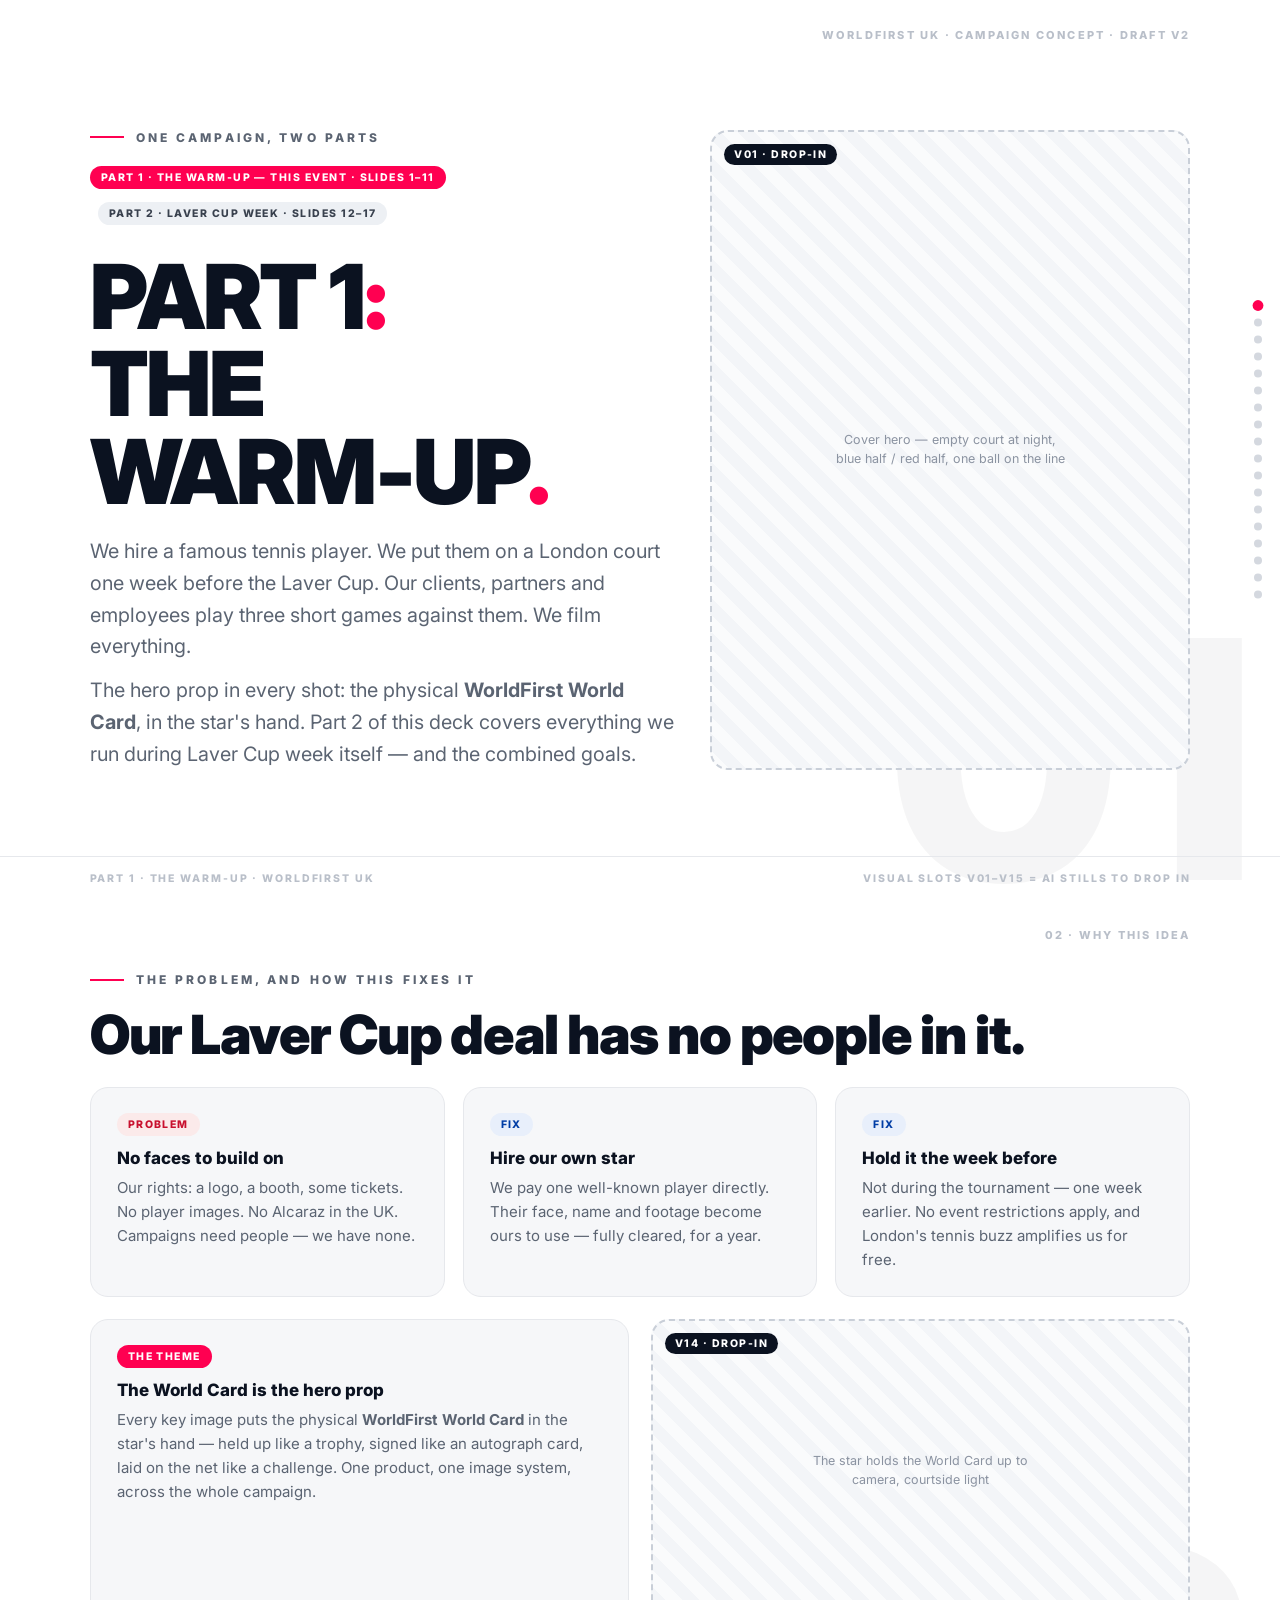
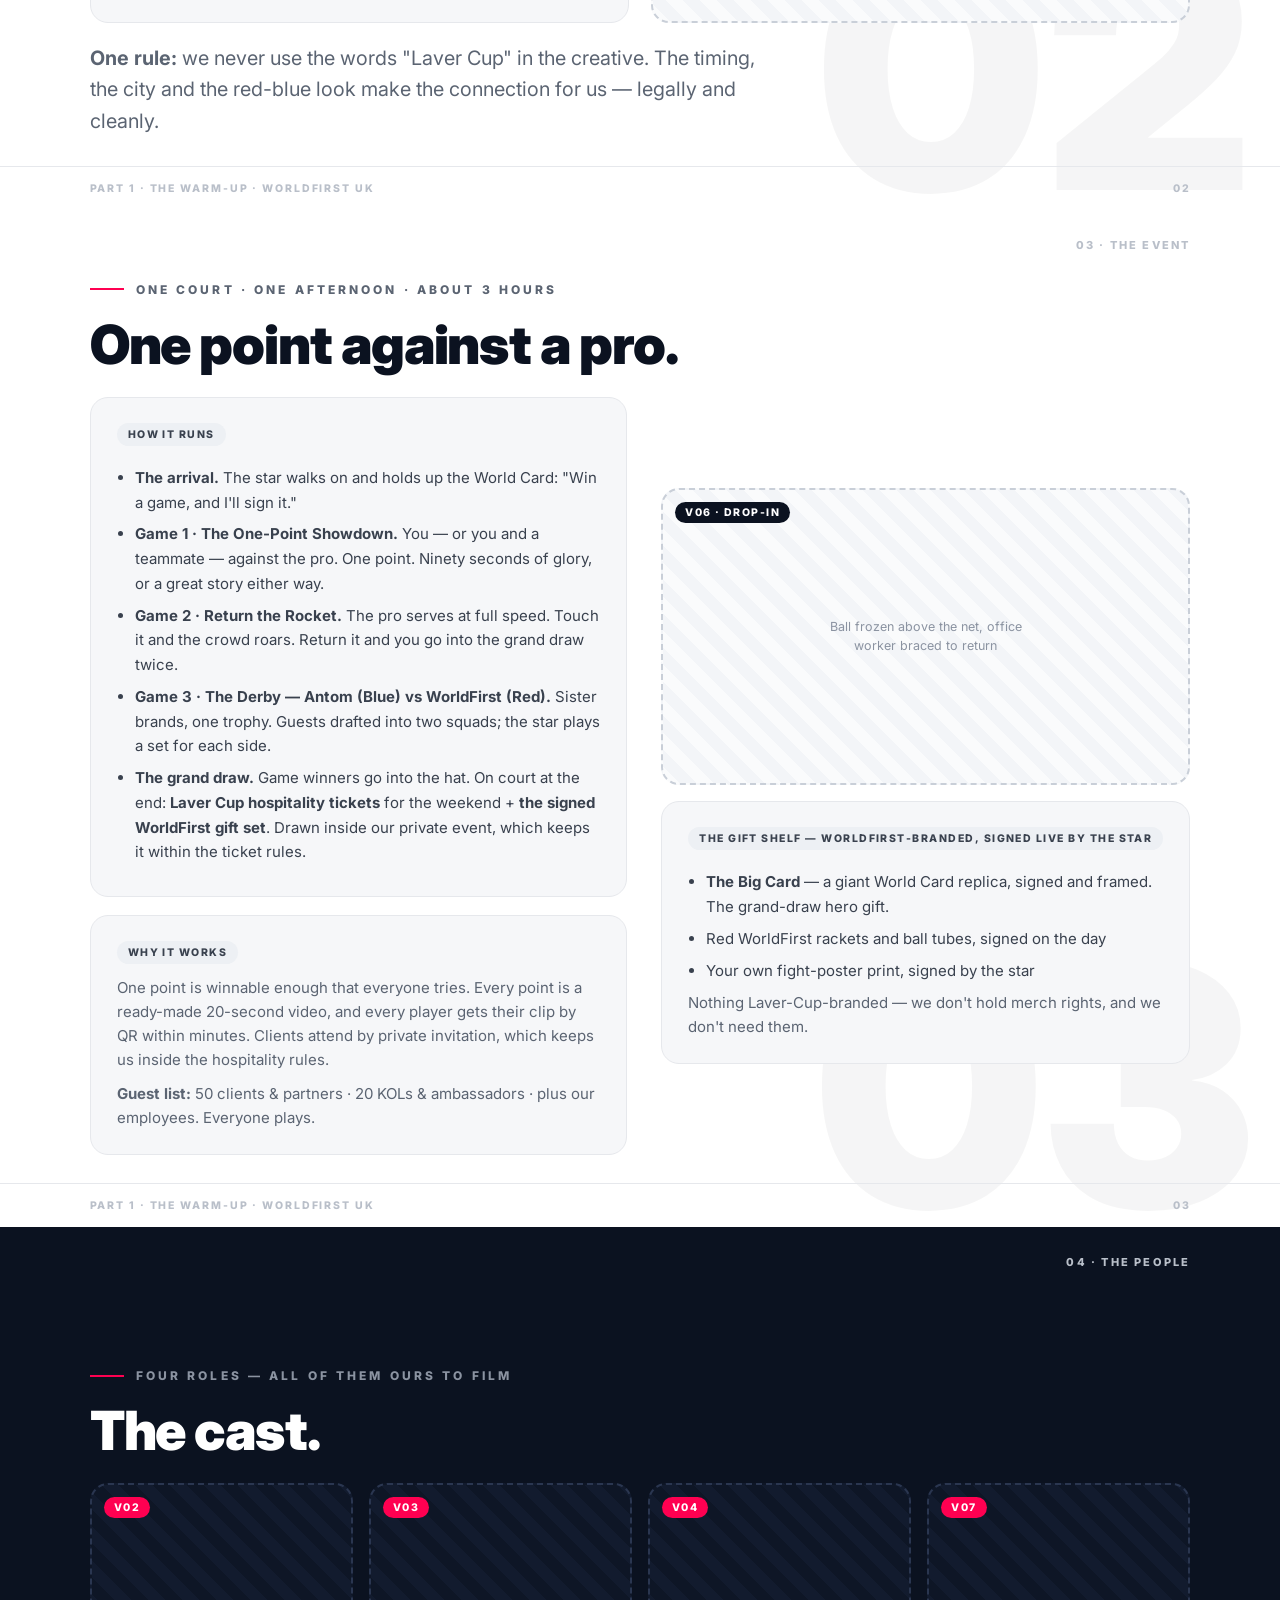
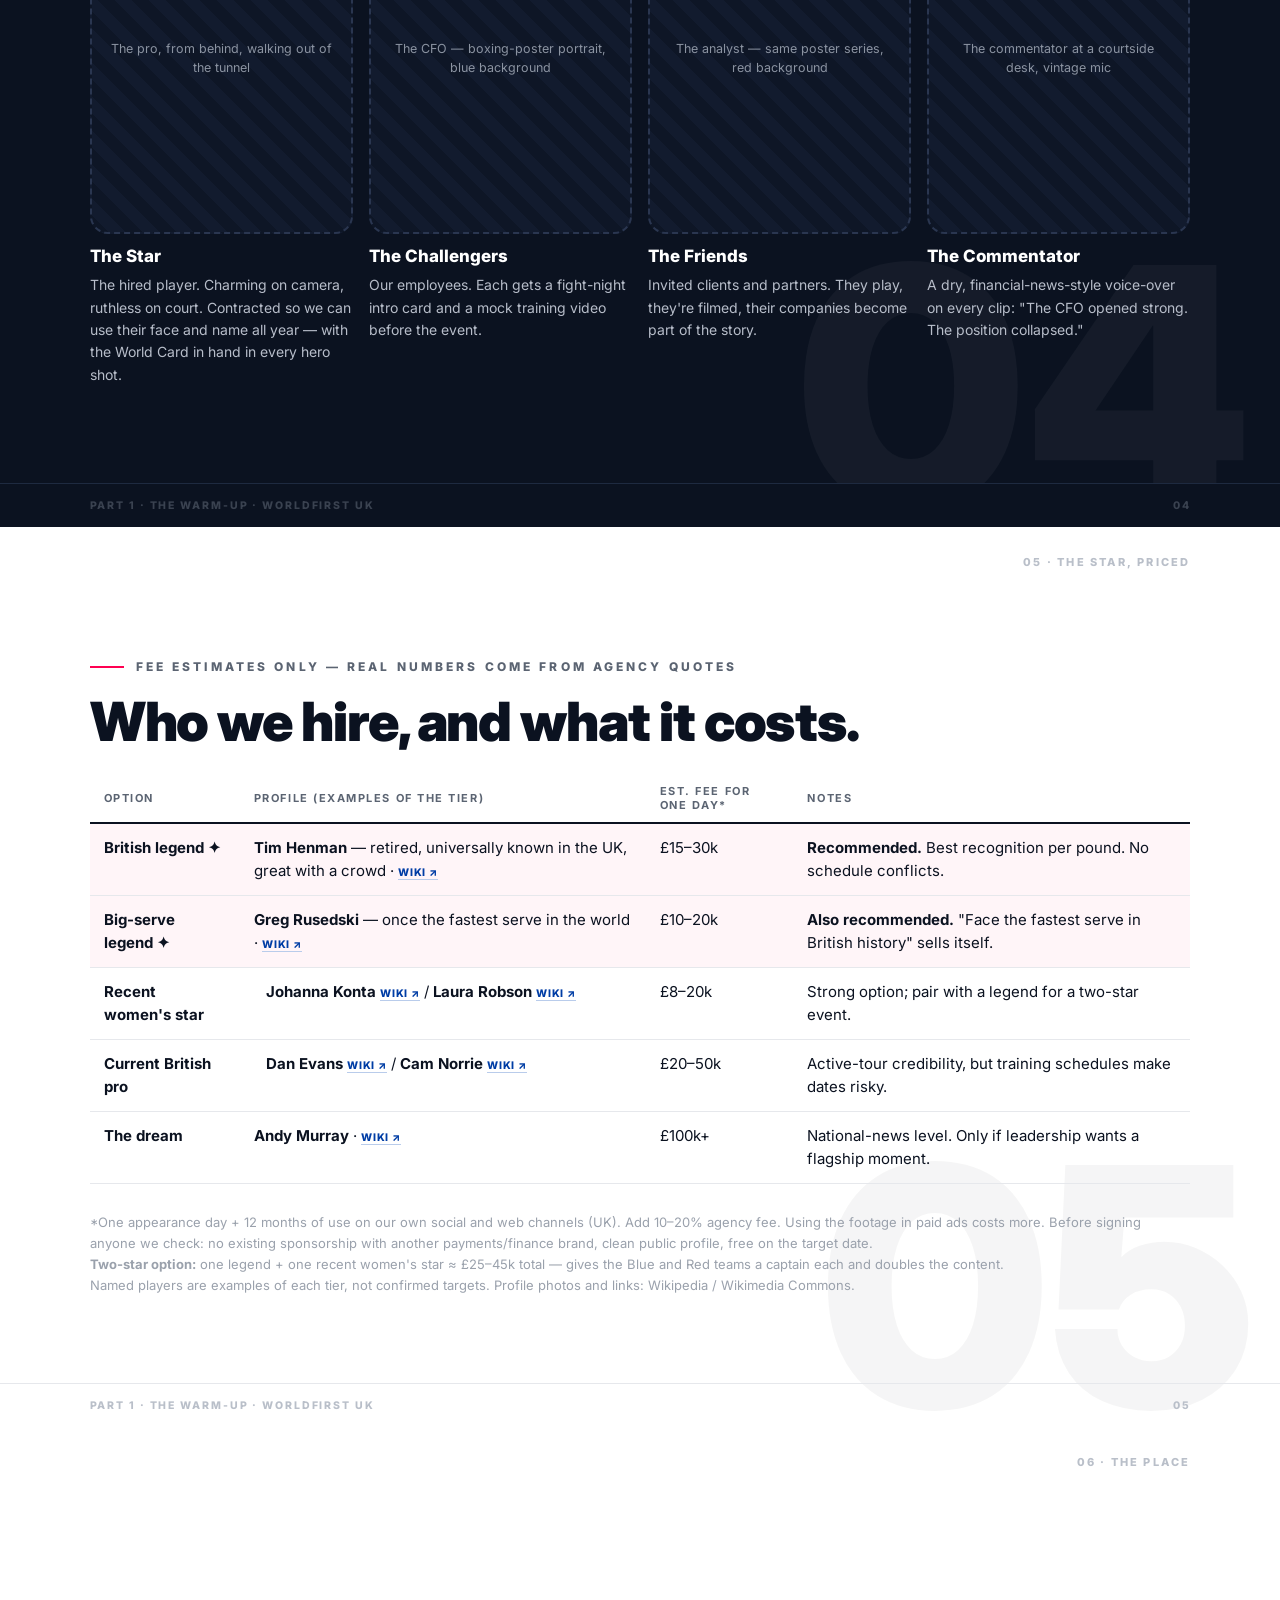
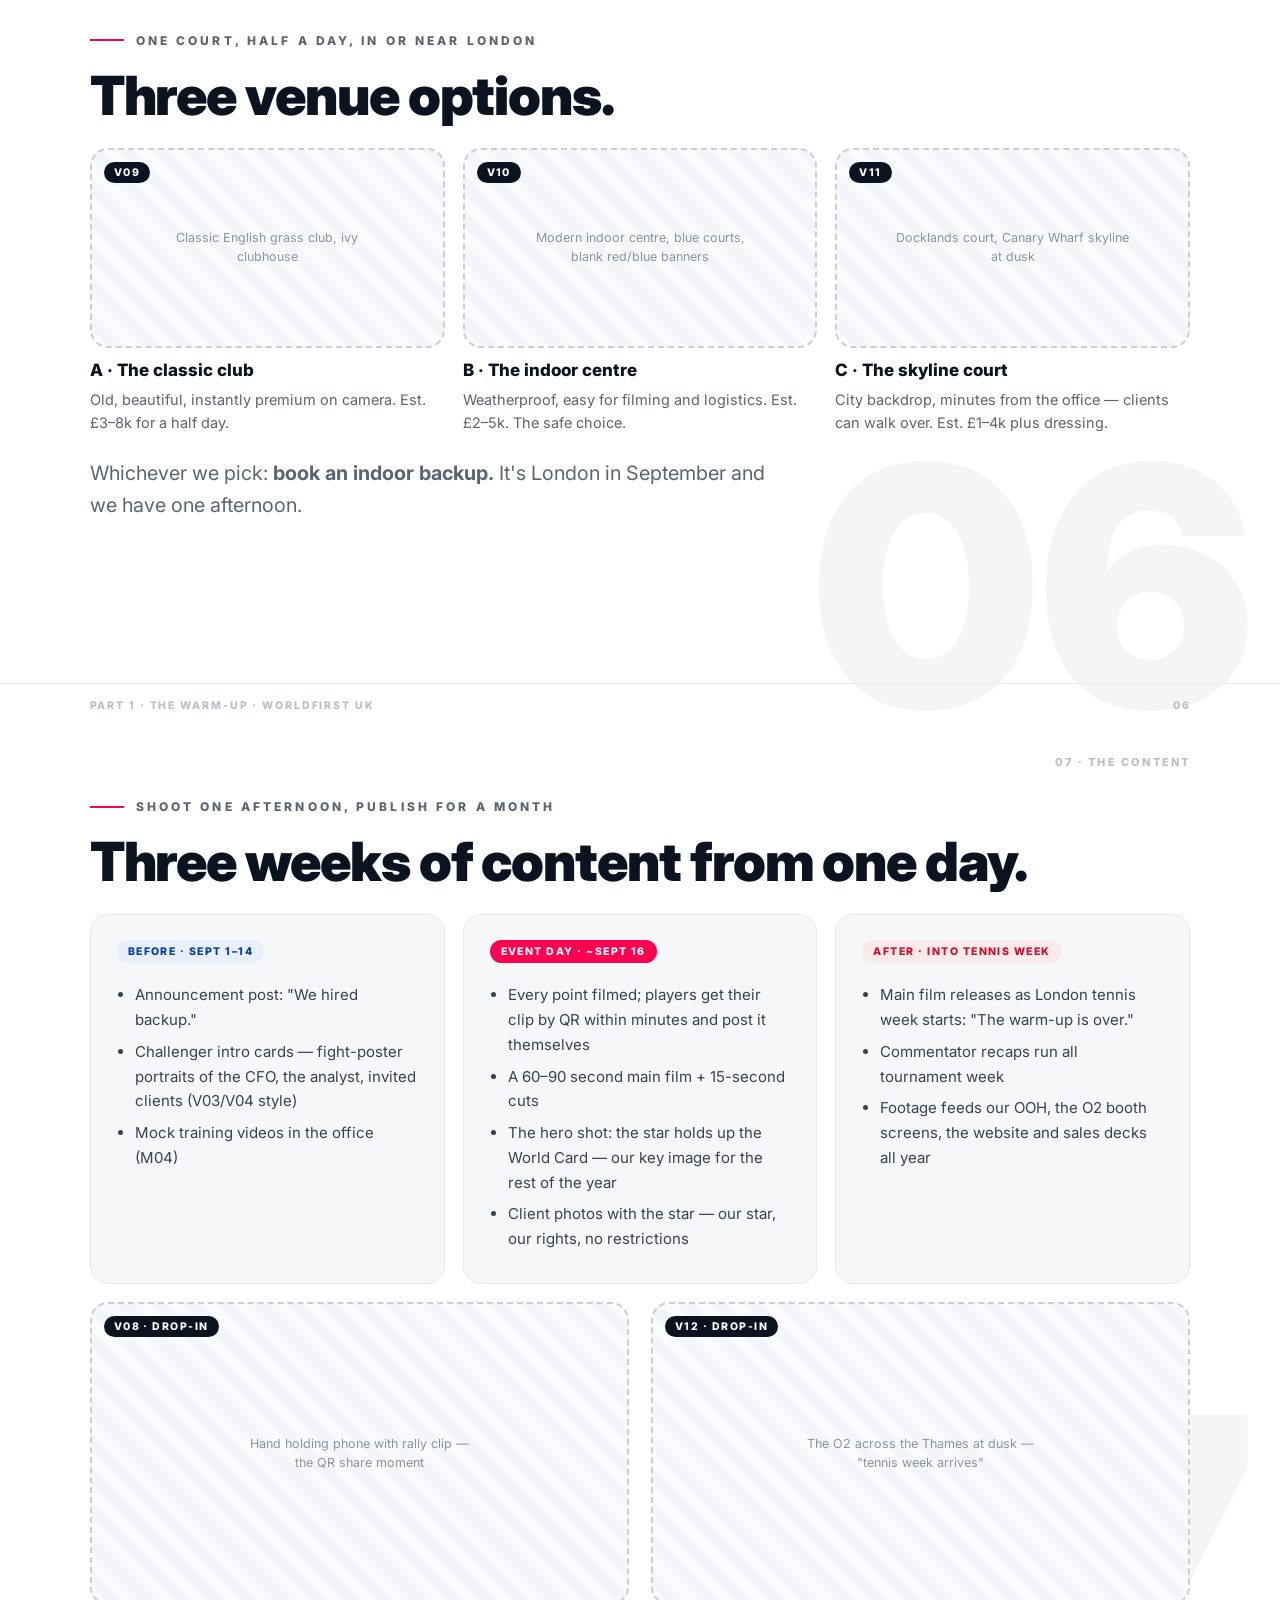
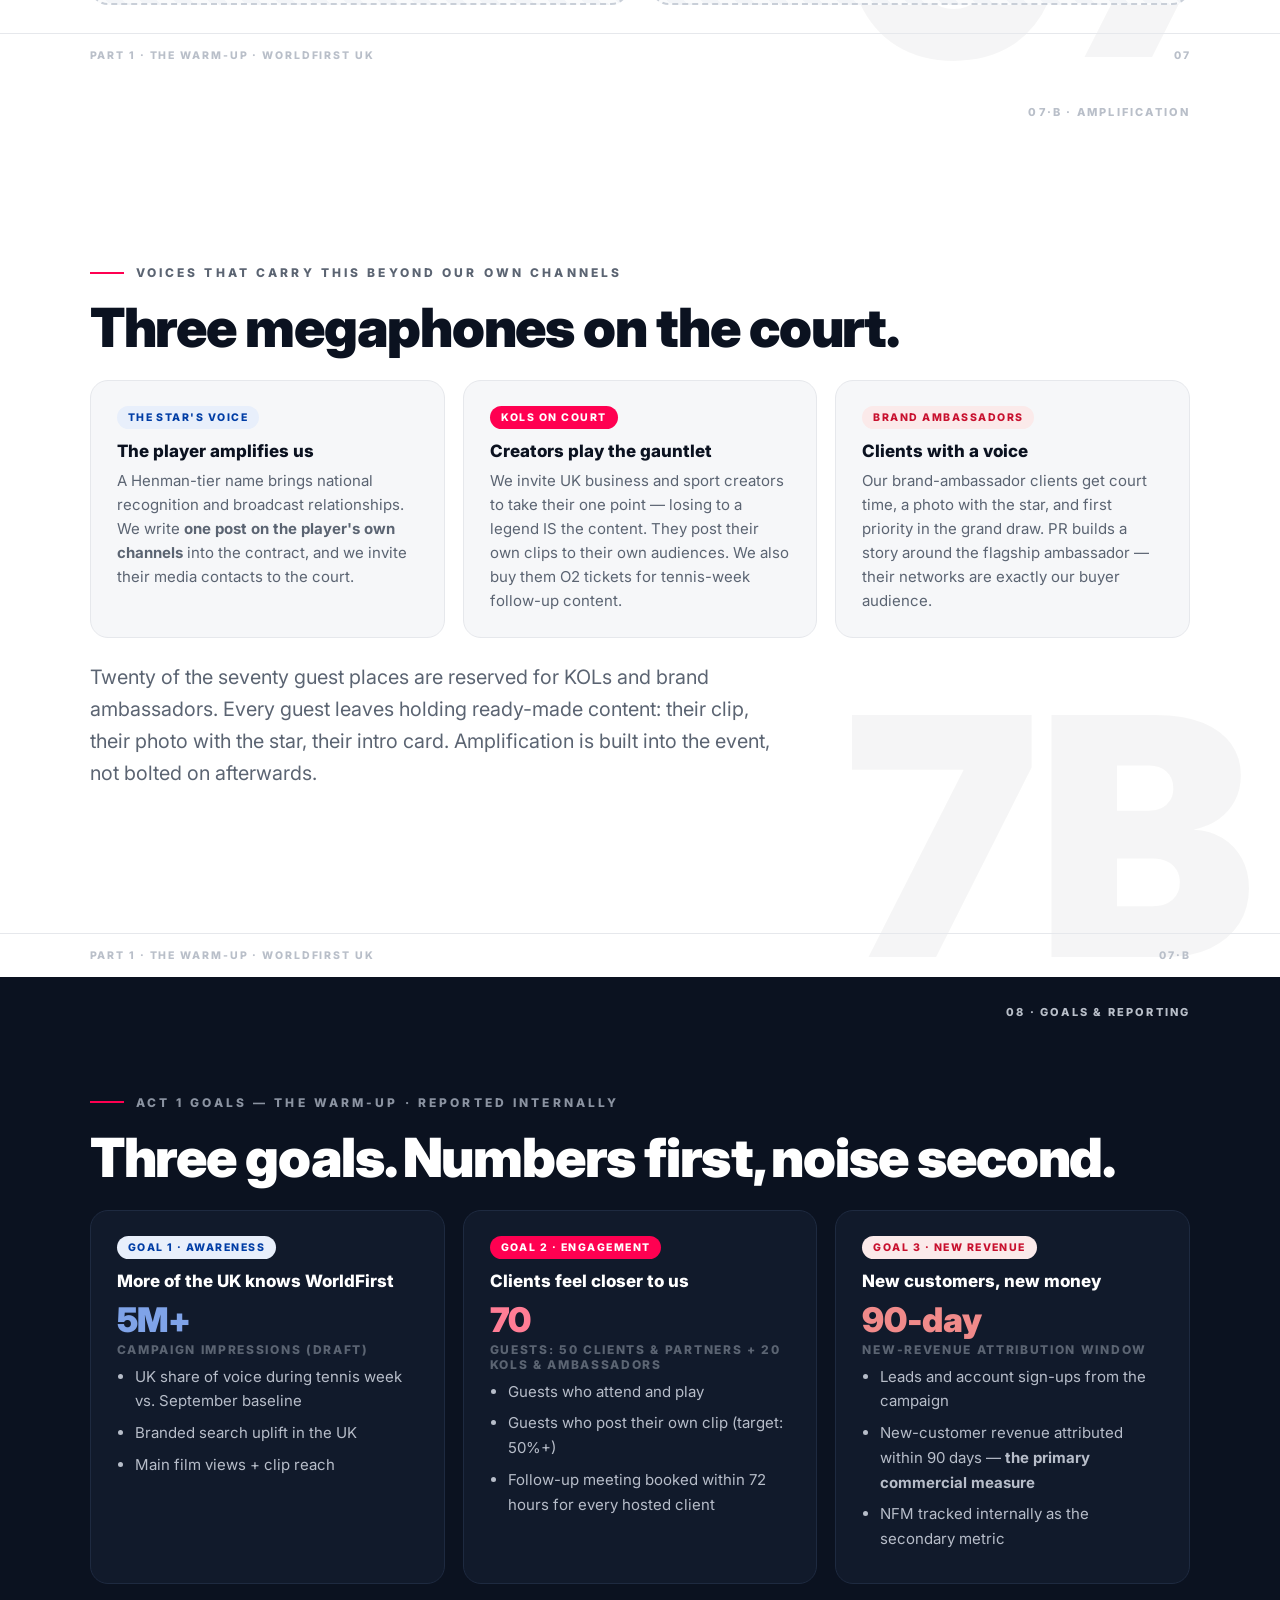
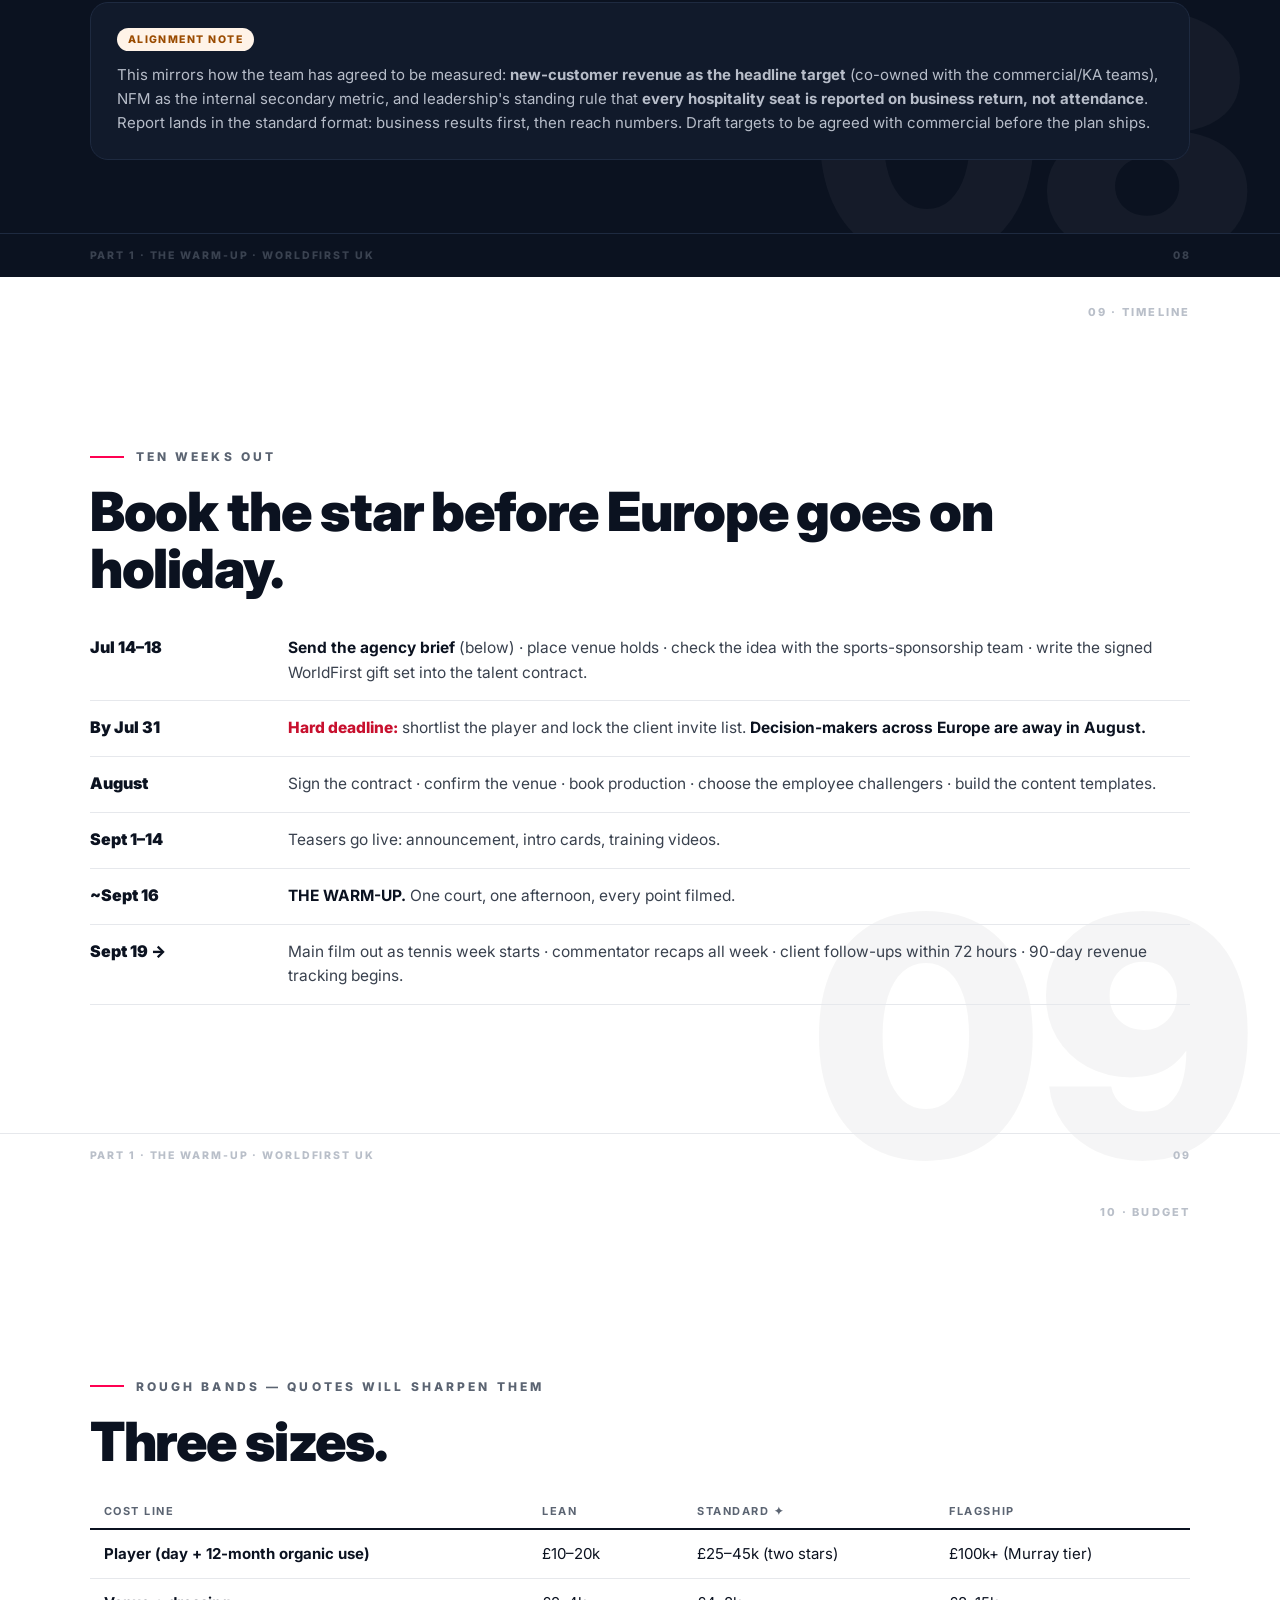
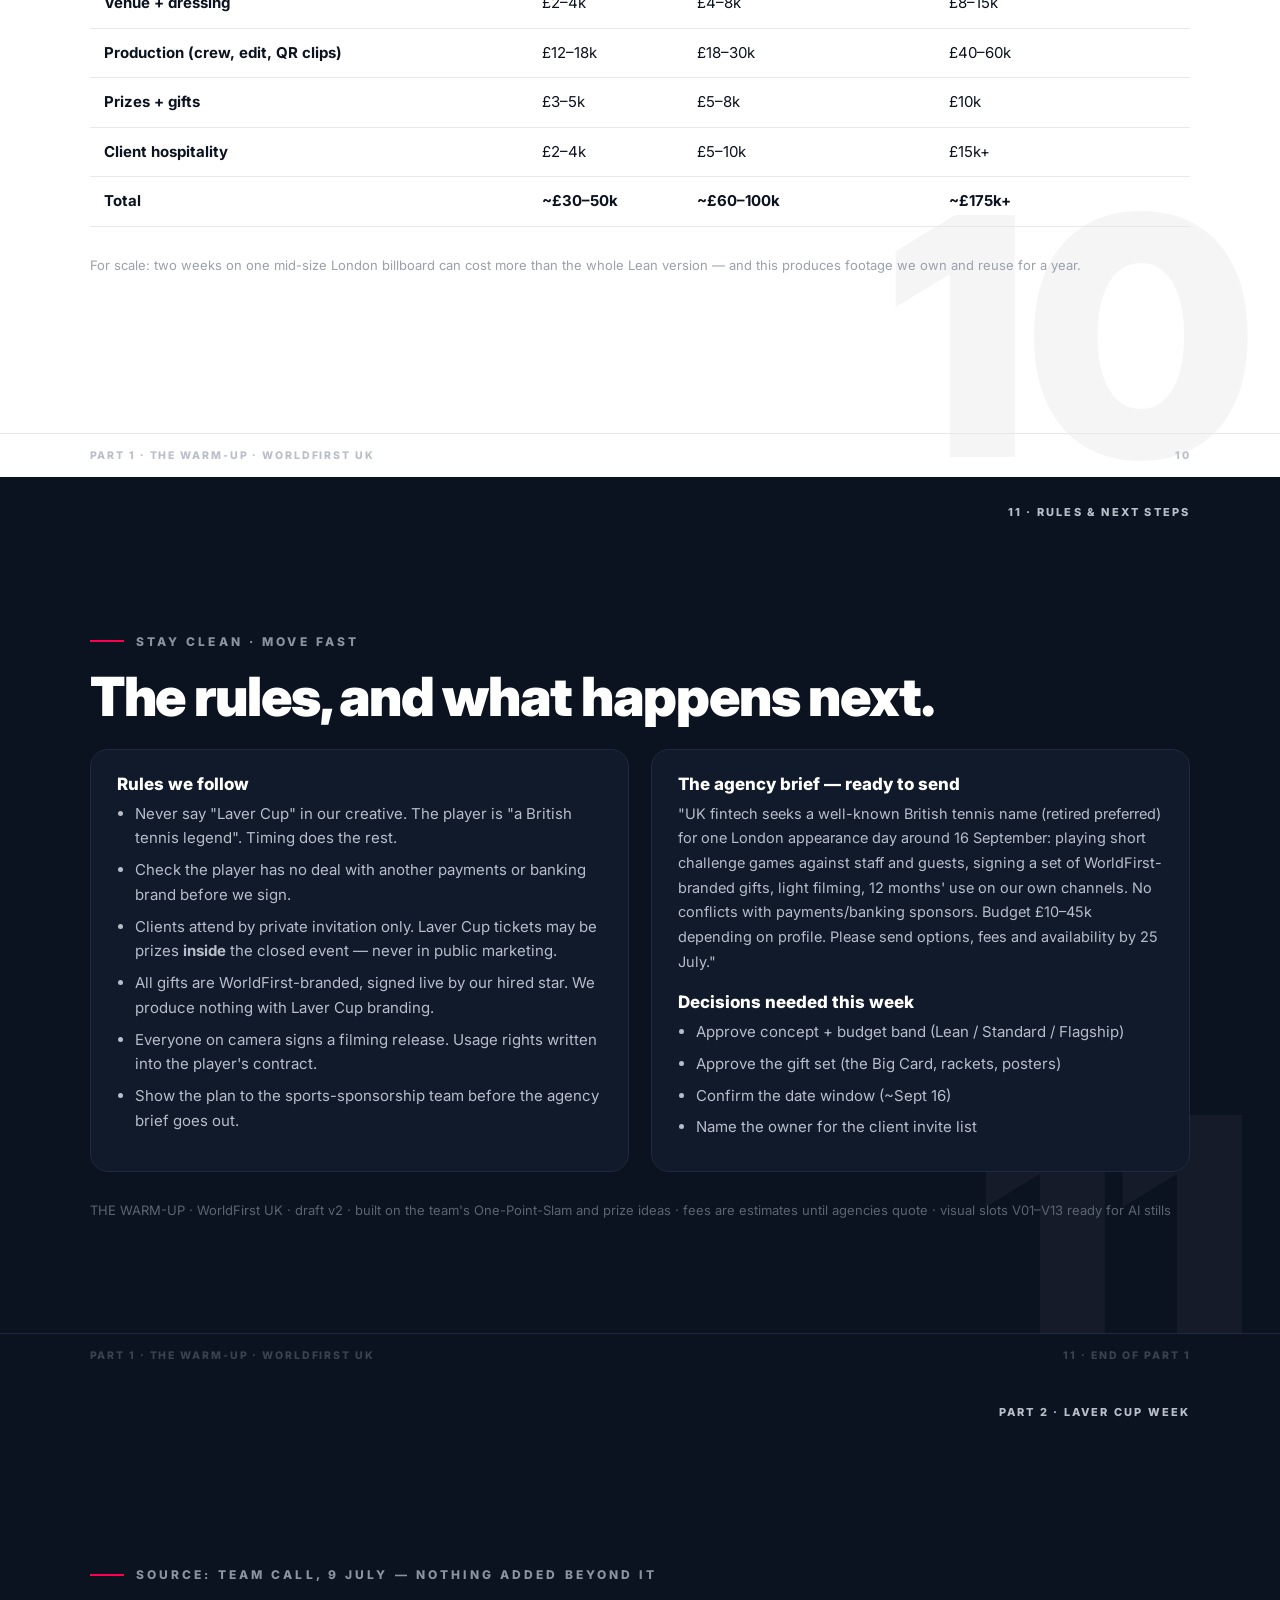
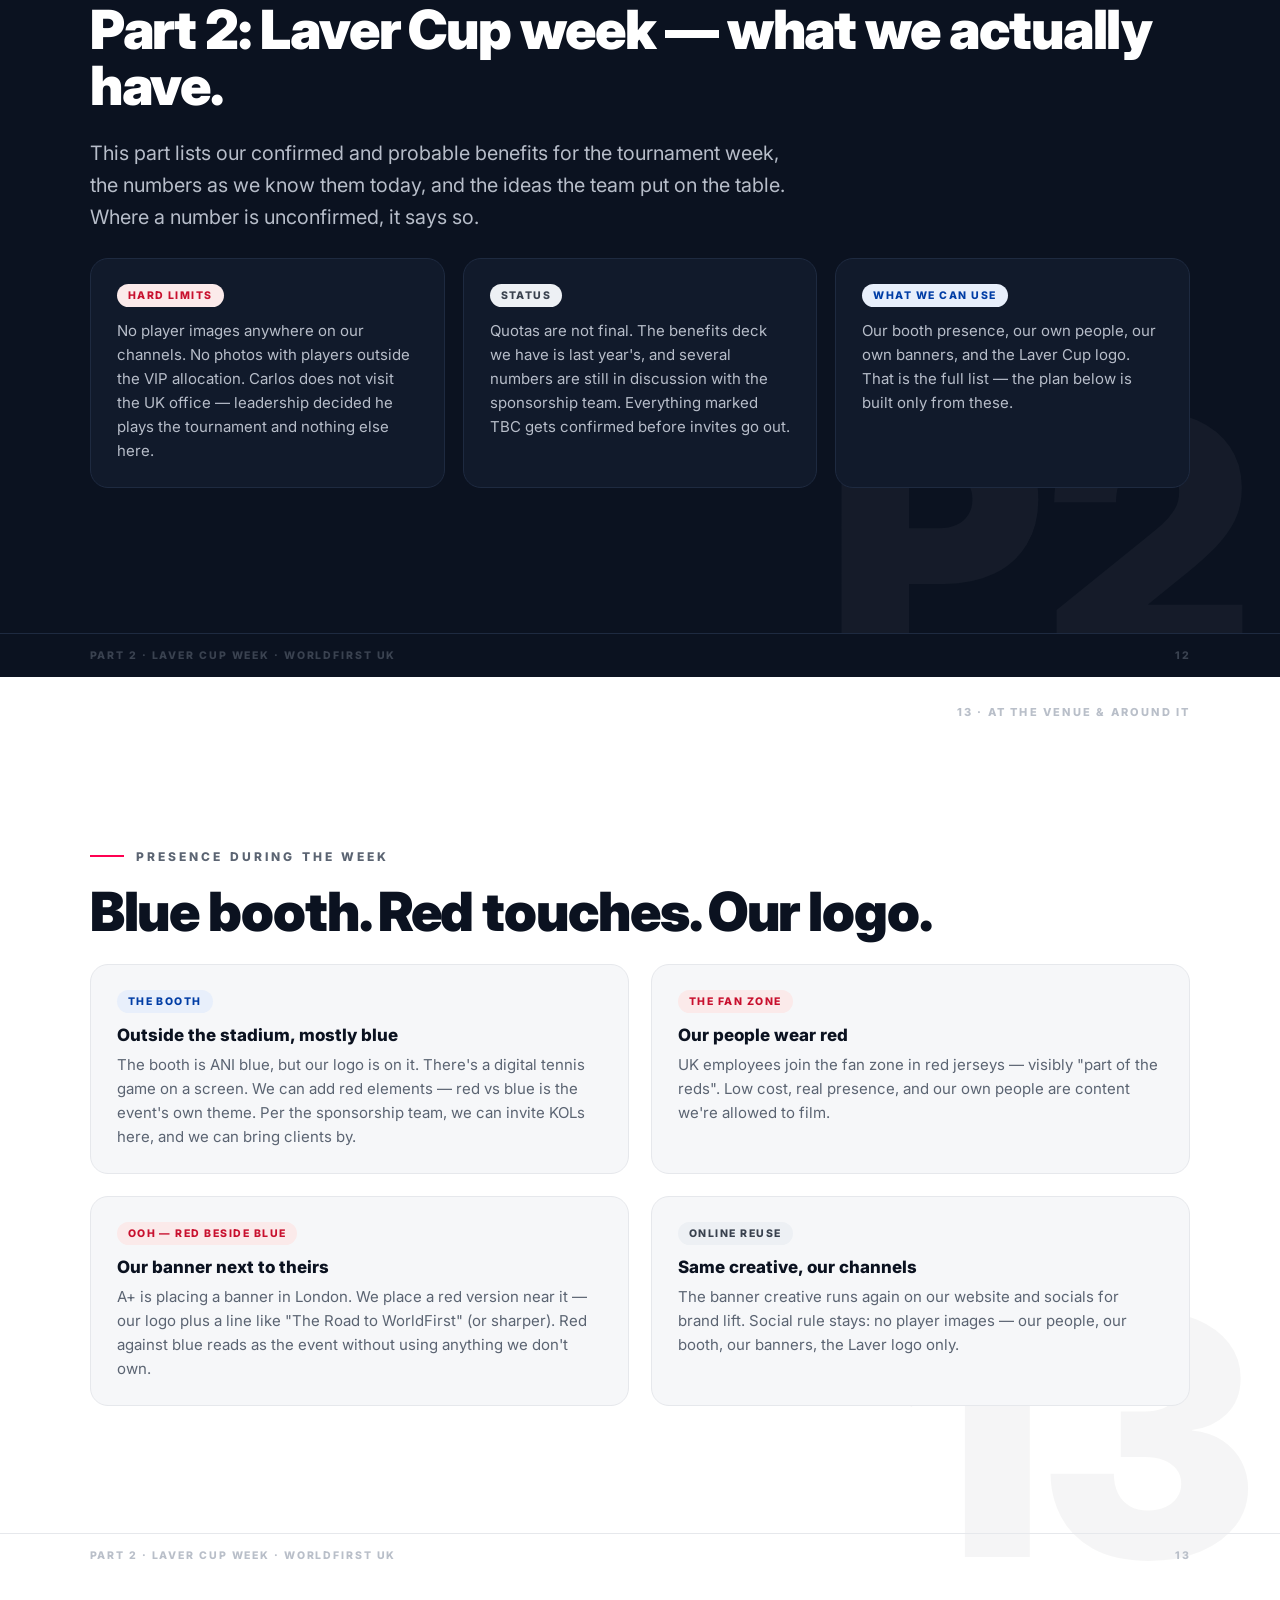
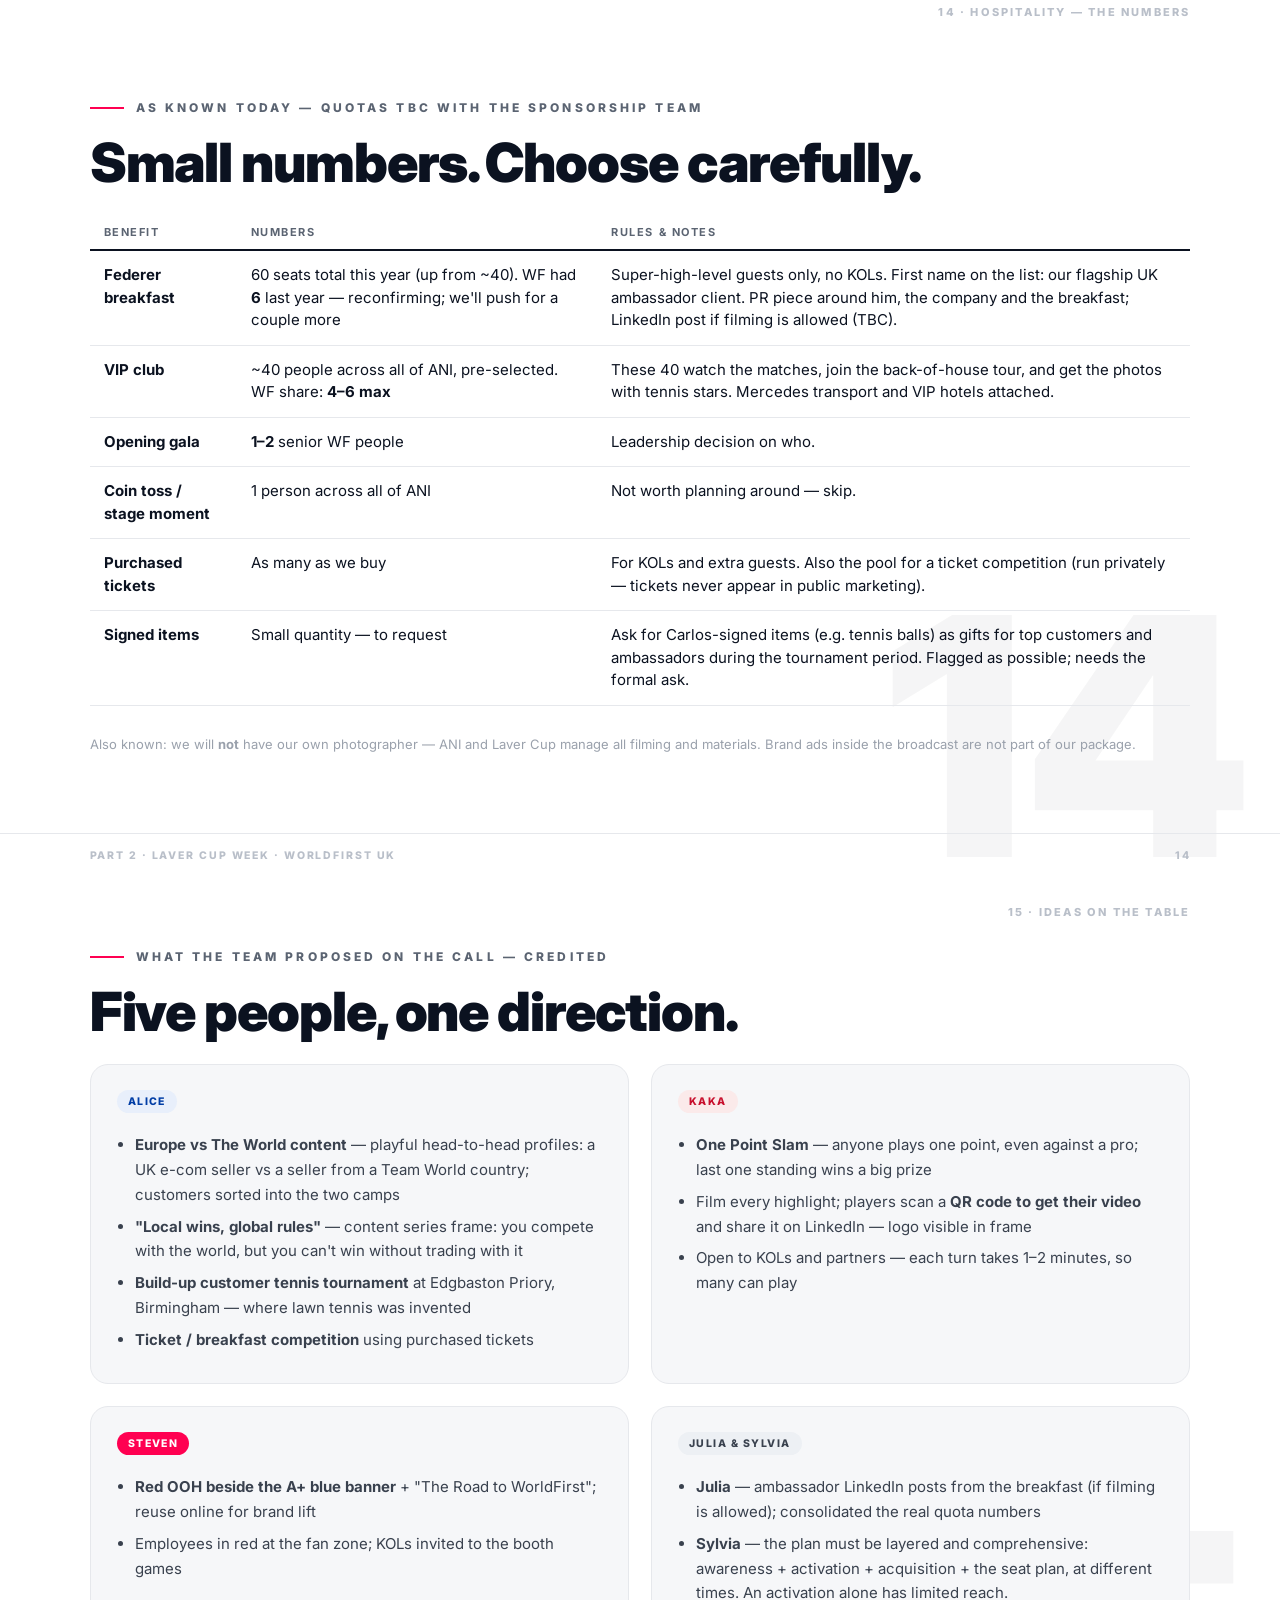
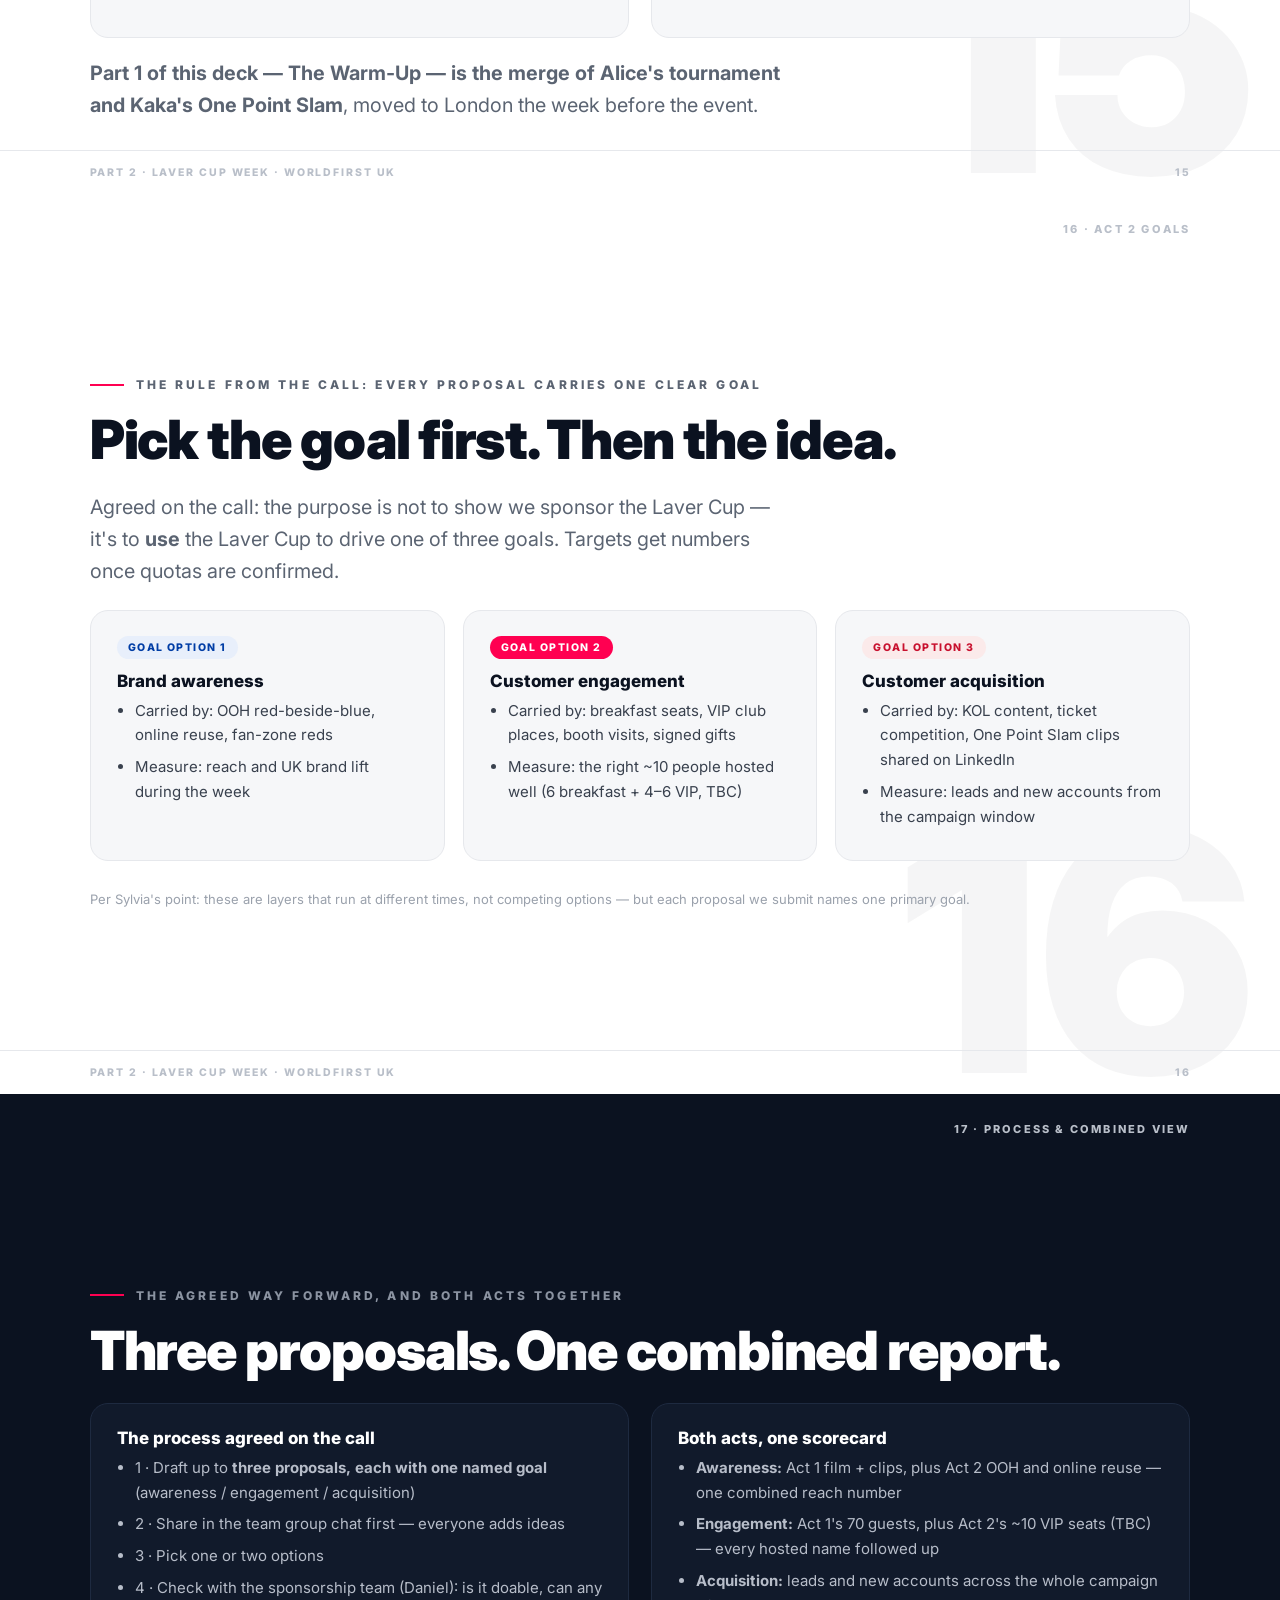
==== commit 557d9af3: "Rebuild Part 2 strictly from 9 July team call — real quotas, real ideas with credits, remove invente" ====
--- a/index.html
+++ b/index.html
@@ -103,15 +103,16 @@
   <div class="wrap">
     <div class="hero2">
       <div>
-        <div class="kicker">One campaign, two acts · Act 1: The Warm-Up · Act 2: Laver Cup week</div>
-        <h1>THE<br>WARM-UP<span style="color:var(--wf)">.</span></h1>
+        <div class="kicker">One campaign, two parts</div>
+        <div style="margin-bottom:16px"><span class="chip pink">PART 1 · THE WARM-UP — THIS EVENT · SLIDES 1–11</span><span class="chip grey" style="margin-left:8px">PART 2 · LAVER CUP WEEK · SLIDES 12–17</span></div>
+        <h1>PART 1<span style="color:var(--wf)">:</span><br>THE<br>WARM-UP<span style="color:var(--wf)">.</span></h1>
         <p class="lead" style="margin-top:20px">We hire a famous tennis player. We put them on a London court one week before the Laver Cup. Our clients, partners and employees play three short games against them. We film everything.</p>
         <p class="lead" style="margin-top:12px">The hero prop in every shot: the physical <b>WorldFirst World Card</b>, in the star's hand. Part 2 of this deck covers everything we run during Laver Cup week itself — and the combined goals.</p>
       </div>
       <figure class="ph r34" data-id="V01"><span class="tag">V01 · DROP-IN</span><span class="cap">Cover hero — empty court at night, blue half / red half, one ball on the line</span></figure>
     </div>
   </div>
-  <div class="strip"><span>The Warm-Up · WorldFirst UK</span><span>Visual slots V01–V15 = AI stills to drop in</span></div>
+  <div class="strip"><span>Part 1 · The Warm-Up · WorldFirst UK</span><span>Visual slots V01–V15 = AI stills to drop in</span></div>
 </section>
 
 <!-- 02 WHY -->
@@ -148,7 +149,7 @@
     </div>
     <p class="lead" style="margin-top:20px"><b>One rule:</b> we never use the words "Laver Cup" in the creative. The timing, the city and the red-blue look make the connection for us — legally and cleanly.</p>
   </div>
-  <div class="strip"><span>The Warm-Up · WorldFirst UK</span><span>02</span></div>
+  <div class="strip"><span>Part 1 · The Warm-Up · WorldFirst UK</span><span>02</span></div>
 </section>
 
 <!-- 03 FORMAT -->
@@ -190,7 +191,7 @@
       </div>
     </div>
   </div>
-  <div class="strip"><span>The Warm-Up · WorldFirst UK</span><span>03</span></div>
+  <div class="strip"><span>Part 1 · The Warm-Up · WorldFirst UK</span><span>03</span></div>
 </section>
 
 <!-- 04 CAST -->
@@ -223,7 +224,7 @@
       </div>
     </div>
   </div>
-  <div class="strip"><span>The Warm-Up · WorldFirst UK</span><span>04</span></div>
+  <div class="strip"><span>Part 1 · The Warm-Up · WorldFirst UK</span><span>04</span></div>
 </section>
 
 <!-- 05 TALENT -->
@@ -243,7 +244,7 @@
     </table>
     <p class="foot">*One appearance day + 12 months of use on our own social and web channels (UK). Add 10–20% agency fee. Using the footage in paid ads costs more. Before signing anyone we check: no existing sponsorship with another payments/finance brand, clean public profile, free on the target date.<br><b>Two-star option:</b> one legend + one recent women's star ≈ £25–45k total — gives the Blue and Red teams a captain each and doubles the content.<br>Named players are examples of each tier, not confirmed targets. Profile photos and links: Wikipedia / Wikimedia Commons.</p>
   </div>
-  <div class="strip"><span>The Warm-Up · WorldFirst UK</span><span>05</span></div>
+  <div class="strip"><span>Part 1 · The Warm-Up · WorldFirst UK</span><span>05</span></div>
 </section>
 
 <!-- 06 VENUE -->
@@ -272,7 +273,7 @@
     </div>
     <p class="lead" style="margin-top:24px">Whichever we pick: <b>book an indoor backup.</b> It's London in September and we have one afternoon.</p>
   </div>
-  <div class="strip"><span>The Warm-Up · WorldFirst UK</span><span>06</span></div>
+  <div class="strip"><span>Part 1 · The Warm-Up · WorldFirst UK</span><span>06</span></div>
 </section>
 
 <!-- 07 CONTENT -->
@@ -314,7 +315,7 @@
       <figure class="ph r169" data-id="V12"><span class="tag">V12 · DROP-IN</span><span class="cap">The O2 across the Thames at dusk — "tennis week arrives"</span></figure>
     </div>
   </div>
-  <div class="strip"><span>The Warm-Up · WorldFirst UK</span><span>07</span></div>
+  <div class="strip"><span>Part 1 · The Warm-Up · WorldFirst UK</span><span>07</span></div>
 </section>
 
 <!-- 07B AMPLIFICATION -->
@@ -343,7 +344,7 @@
     </div>
     <p class="lead" style="margin-top:24px">Twenty of the seventy guest places are reserved for KOLs and brand ambassadors. Every guest leaves holding ready-made content: their clip, their photo with the star, their intro card. Amplification is built into the event, not bolted on afterwards.</p>
   </div>
-  <div class="strip"><span>The Warm-Up · WorldFirst UK</span><span>07·B</span></div>
+  <div class="strip"><span>Part 1 · The Warm-Up · WorldFirst UK</span><span>07·B</span></div>
 </section>
 
 <!-- 08 GOALS -->
@@ -393,7 +394,7 @@
       <p>This mirrors how the team has agreed to be measured: <b>new-customer revenue as the headline target</b> (co-owned with the commercial/KA teams), NFM as the internal secondary metric, and leadership's standing rule that <b>every hospitality seat is reported on business return, not attendance</b>. Report lands in the standard format: business results first, then reach numbers. Draft targets to be agreed with commercial before the plan ships.</p>
     </div>
   </div>
-  <div class="strip"><span>The Warm-Up · WorldFirst UK</span><span>08</span></div>
+  <div class="strip"><span>Part 1 · The Warm-Up · WorldFirst UK</span><span>08</span></div>
 </section>
 
 <!-- 09 TIMELINE -->
@@ -412,7 +413,7 @@
       <div class="trow"><div class="when">Sept 19 →</div><div class="what">Main film out as tennis week starts · commentator recaps all week · client follow-ups within 72 hours · 90-day revenue tracking begins.</div></div>
     </div>
   </div>
-  <div class="strip"><span>The Warm-Up · WorldFirst UK</span><span>09</span></div>
+  <div class="strip"><span>Part 1 · The Warm-Up · WorldFirst UK</span><span>09</span></div>
 </section>
 
 <!-- 10 BUDGET -->
@@ -433,7 +434,7 @@
     </table>
     <p class="foot">For scale: two weeks on one mid-size London billboard can cost more than the whole Lean version — and this produces footage we own and reuse for a year.</p>
   </div>
-  <div class="strip"><span>The Warm-Up · WorldFirst UK</span><span>10</span></div>
+  <div class="strip"><span>Part 1 · The Warm-Up · WorldFirst UK</span><span>10</span></div>
 </section>
 
 <!-- 11 RULES & NEXT -->
@@ -469,7 +470,7 @@
     </div>
     <p class="foot" style="color:#5B6472">THE WARM-UP · WorldFirst UK · draft v2 · built on the team's One-Point-Slam and prize ideas · fees are estimates until agencies quote · visual slots V01–V13 ready for AI stills</p>
   </div>
-  <div class="strip"><span>The Warm-Up · WorldFirst UK</span><span>11 · END OF PART 1</span></div>
+  <div class="strip"><span>Part 1 · The Warm-Up · WorldFirst UK</span><span>11 · END OF PART 1</span></div>
 </section>
 
 <!-- 12 PART 2 DIVIDER -->
@@ -477,165 +478,186 @@
   <div class="num">PART 2 · LAVER CUP WEEK</div>
   <div class="ghost">P2</div>
   <div class="wrap">
-    <div class="kicker">Sept 25–27 · The O2, London — and what comes after</div>
-    <h2 style="color:#fff">Part 2: the Laver Cup week playbook.</h2>
-    <p class="lead">The Warm-Up is Act 1. This is Act 2 — everything WorldFirst runs during the tournament week itself, plus the follow-up. Same look, same story, one combined report at the end.</p>
-    <div class="grid4" style="margin-top:26px">
-      <div class="card"><span class="chip pink">~Sept 16</span><h3>Act 1</h3><p>The Warm-Up. 70 guests, three games, the grand draw.</p></div>
-      <div class="card"><span class="chip blue">Sept 17–24</span><h3>The build-up</h3><p>Warm-Up film and clips roll out. OOH goes live across the O2 journey.</p></div>
-      <div class="card"><span class="chip red">Sept 25–27</span><h3>Act 2</h3><p>Event week: booth, hospitality, war room, KOLs at The O2.</p></div>
-      <div class="card"><span class="chip grey">Sept 28 →</span><h3>After</h3><p>72-hour follow-ups, combined report, 90-day revenue tracking.</p></div>
-    </div>
-  </div>
-  <div class="strip"><span>Laver Cup Week · WorldFirst UK</span><span>12</span></div>
-</section>
-
-<!-- 13 WEEK VISIBILITY -->
+    <div class="kicker">Source: team call, 9 July — nothing added beyond it</div>
+    <h2 style="color:#fff">Part 2: Laver Cup week — what we actually have.</h2>
+    <p class="lead">This part lists our confirmed and probable benefits for the tournament week, the numbers as we know them today, and the ideas the team put on the table. Where a number is unconfirmed, it says so.</p>
+    <div class="grid3" style="margin-top:24px">
+      <div class="card"><span class="chip red">Hard limits</span><p>No player images anywhere on our channels. No photos with players outside the VIP allocation. Carlos does not visit the UK office — leadership decided he plays the tournament and nothing else here.</p></div>
+      <div class="card"><span class="chip grey">Status</span><p>Quotas are not final. The benefits deck we have is last year's, and several numbers are still in discussion with the sponsorship team. Everything marked TBC gets confirmed before invites go out.</p></div>
+      <div class="card"><span class="chip blue">What we can use</span><p>Our booth presence, our own people, our own banners, and the Laver Cup logo. That is the full list — the plan below is built only from these.</p></div>
+    </div>
+  </div>
+  <div class="strip"><span>Part 2 · Laver Cup Week · WorldFirst UK</span><span>12</span></div>
+</section>
+
+<!-- 13 AT THE VENUE -->
 <section class="slide" id="s13">
-  <div class="num">13 · EVENT WEEK — BEING SEEN</div>
+  <div class="num">13 · AT THE VENUE &amp; AROUND IT</div>
   <div class="ghost">13</div>
   <div class="wrap">
-    <div class="kicker">Visibility during the tournament</div>
-    <h2>The arena is blue. The city sees red.</h2>
+    <div class="kicker">Presence during the week</div>
+    <h2>Blue booth. Red touches. Our logo.</h2>
     <div class="grid2">
       <div class="card">
         <span class="chip blue">The booth</span>
-        <h3>Our only logo inside the gates</h3>
-        <p>The fan-zone booth is the one place on site carrying our combined logo. Interactive tennis game, a WorldFirst giveaway in the prize pool, and our London employees volunteering in red.</p>
+        <h3>Outside the stadium, mostly blue</h3>
+        <p>The booth is ANI blue, but our logo is on it. There's a digital tennis game on a screen. We can add red elements — red vs blue is the event's own theme. Per the sponsorship team, we can invite KOLs here, and we can bring clients by.</p>
+      </div>
+      <div class="card">
+        <span class="chip red">The fan zone</span>
+        <h3>Our people wear red</h3>
+        <p>UK employees join the fan zone in red jerseys — visibly "part of the reds". Low cost, real presence, and our own people are content we're allowed to film.</p>
       </div>
       <div class="card">
         <span class="chip red">OOH — red beside blue</span>
-        <h3>We buy the journey</h3>
-        <p>A+ buys the big tourist sites. We buy the route everyone actually takes: North Greenwich station and the river approach to the arena. Red creative, same red/blue language as the Warm-Up.</p>
-      </div>
-      <div class="card">
-        <span class="chip pink">The hero image</span>
-        <h3>Alcaraz, licensed</h3>
-        <p>A licensed match photo of Alcaraz + the approved WF × Laver logo lockup, with the World Card system carried over from Act 1. Runs on OOH, our website and LinkedIn all week.</p>
-      </div>
-      <div class="card">
-        <span class="chip grey">The war room</span>
-        <h3>Live on match nights</h3>
-        <p>Reactive posts within the hour of results, and a deadpan Market Commentary recap every morning: "Europe closed up two sets against the World."</p>
-      </div>
-    </div>
-  </div>
-  <div class="strip"><span>Laver Cup Week · WorldFirst UK</span><span>13</span></div>
-</section>
-
-<!-- 14 WEEK HOSPITALITY -->
+        <h3>Our banner next to theirs</h3>
+        <p>A+ is placing a banner in London. We place a red version near it — our logo plus a line like "The Road to WorldFirst" (or sharper). Red against blue reads as the event without using anything we don't own.</p>
+      </div>
+      <div class="card">
+        <span class="chip grey">Online reuse</span>
+        <h3>Same creative, our channels</h3>
+        <p>The banner creative runs again on our website and socials for brand lift. Social rule stays: no player images — our people, our booth, our banners, the Laver logo only.</p>
+      </div>
+    </div>
+  </div>
+  <div class="strip"><span>Part 2 · Laver Cup Week · WorldFirst UK</span><span>13</span></div>
+</section>
+
+<!-- 14 HOSPITALITY NUMBERS -->
 <section class="slide" id="s14">
-  <div class="num">14 · EVENT WEEK — HOSPITALITY</div>
+  <div class="num">14 · HOSPITALITY — THE NUMBERS</div>
   <div class="ghost">14</div>
   <div class="wrap">
-    <div class="kicker">Few seats, high stakes</div>
-    <h2>Every seat has a name and a plan.</h2>
+    <div class="kicker">As known today — quotas TBC with the sponsorship team</div>
+    <h2>Small numbers. Choose carefully.</h2>
     <table class="tbl">
-      <tr><th>Asset</th><th>WorldFirst share</th><th>Who it's for · the rule</th></tr>
-      <tr><td>Federer breakfast</td><td>~6 seats (TBC)</td><td>C-level clients only. Saturday morning, must be in London that day.</td></tr>
-      <tr><td>VIP rights tickets ("Rocky Club")</td><td>4–6 of 40</td><td>Flagship clients. Unlocks the player photo draw, back-of-house tour, courtside practice and Mercedes shuttle.</td></tr>
-      <tr><td>Purchased tickets</td><td>As needed — buy in July</td><td>KOLs, team, extra client seats. No special experiences attached.</td></tr>
-      <tr><td>Prize tickets</td><td>From the Act 1 grand draw</td><td>Warm-Up winners join us at The O2 — hospitality continuity between the acts.</td></tr>
+      <tr><th>Benefit</th><th>Numbers</th><th>Rules &amp; notes</th></tr>
+      <tr><td>Federer breakfast</td><td>60 seats total this year (up from ~40). WF had <b>6</b> last year — reconfirming; we'll push for a couple more</td><td>Super-high-level guests only, no KOLs. First name on the list: our flagship UK ambassador client. PR piece around him, the company and the breakfast; LinkedIn post if filming is allowed (TBC).</td></tr>
+      <tr><td>VIP club</td><td>~40 people across all of ANI, pre-selected. WF share: <b>4–6 max</b></td><td>These 40 watch the matches, join the back-of-house tour, and get the photos with tennis stars. Mercedes transport and VIP hotels attached.</td></tr>
+      <tr><td>Opening gala</td><td><b>1–2</b> senior WF people</td><td>Leadership decision on who.</td></tr>
+      <tr><td>Coin toss / stage moment</td><td>1 person across all of ANI</td><td>Not worth planning around — skip.</td></tr>
+      <tr><td>Purchased tickets</td><td>As many as we buy</td><td>For KOLs and extra guests. Also the pool for a ticket competition (run privately — tickets never appear in public marketing).</td></tr>
+      <tr><td>Signed items</td><td>Small quantity — to request</td><td>Ask for Carlos-signed items (e.g. tennis balls) as gifts for top customers and ambassadors during the tournament period. Flagged as possible; needs the formal ask.</td></tr>
     </table>
-    <p class="foot">Invites out by <b>31 July</b> — decision-makers across Europe are away in August. Every seat maps to an account plan: pre-brief → moment on the day → follow-up meeting within 72 hours. Every seat is reported on business return, not attendance.</p>
-  </div>
-  <div class="strip"><span>Laver Cup Week · WorldFirst UK</span><span>14</span></div>
-</section>
-
-<!-- 15 WEEK CONTENT -->
+    <p class="foot">Also known: we will <b>not</b> have our own photographer — ANI and Laver Cup manage all filming and materials. Brand ads inside the broadcast are not part of our package.</p>
+  </div>
+  <div class="strip"><span>Part 2 · Laver Cup Week · WorldFirst UK</span><span>14</span></div>
+</section>
+
+<!-- 15 IDEAS ON THE TABLE -->
 <section class="slide" id="s15">
-  <div class="num">15 · EVENT WEEK — CONTENT &amp; VOICES</div>
+  <div class="num">15 · IDEAS ON THE TABLE</div>
   <div class="ghost">15</div>
   <div class="wrap">
-    <div class="kicker">Content and amplification during the week</div>
-    <h2>Same voices, bigger stage.</h2>
+    <div class="kicker">What the team proposed on the call — credited</div>
+    <h2>Five people, one direction.</h2>
     <div class="grid2">
       <div class="card">
-        <span class="chip blue">Official channels</span>
-        <h3>The co-post pitch</h3>
-        <p>We pitch Laver Cup's social team one co-published data story — "how far the World travels to play Europe": miles flown, time zones crossed, currencies exchanged. Our best shot at a first-ever WorldFirst co-post.</p>
-      </div>
-      <div class="card">
-        <span class="chip pink">KOLs, continued</span>
-        <h3>Act 1 cast at the O2</h3>
-        <p>The same 20 creators and ambassadors from the Warm-Up get purchased tickets to the real thing. Their Act 1 clips set up their Act 2 content. Brief: the city, the booth, the atmosphere — never the players.</p>
-      </div>
-      <div class="card">
-        <span class="chip red">The corridor gift</span>
-        <h3>Mid-Autumn, courtside</h3>
-        <p>Event week overlaps Mid-Autumn Festival. Top UK–China corridor clients get a mooncake × tennis gift box. No other brand in the family can credibly do this.</p>
-      </div>
-      <div class="card">
-        <span class="chip grey">The asset library</span>
-        <h3>We stage our own photos</h3>
-        <p>In-venue photography will all carry A+ backdrops, so our photographer works outside the gates — booth, river route, hospitality moments. Everything feeds the website and sales decks for the next year.</p>
-      </div>
-    </div>
-  </div>
-  <div class="strip"><span>Laver Cup Week · WorldFirst UK</span><span>15</span></div>
-</section>
-
-<!-- 16 WEEK GOALS -->
+        <span class="chip blue">Alice</span>
+        <ul>
+          <li><b>Europe vs The World content</b> — playful head-to-head profiles: a UK e-com seller vs a seller from a Team World country; customers sorted into the two camps</li>
+          <li><b>"Local wins, global rules"</b> — content series frame: you compete with the world, but you can't win without trading with it</li>
+          <li><b>Build-up customer tennis tournament</b> at Edgbaston Priory, Birmingham — where lawn tennis was invented</li>
+          <li><b>Ticket / breakfast competition</b> using purchased tickets</li>
+        </ul>
+      </div>
+      <div class="card">
+        <span class="chip red">Kaka</span>
+        <ul>
+          <li><b>One Point Slam</b> — anyone plays one point, even against a pro; last one standing wins a big prize</li>
+          <li>Film every highlight; players scan a <b>QR code to get their video</b> and share it on LinkedIn — logo visible in frame</li>
+          <li>Open to KOLs and partners — each turn takes 1–2 minutes, so many can play</li>
+        </ul>
+      </div>
+      <div class="card">
+        <span class="chip pink">Steven</span>
+        <ul>
+          <li><b>Red OOH beside the A+ blue banner</b> + "The Road to WorldFirst"; reuse online for brand lift</li>
+          <li>Employees in red at the fan zone; KOLs invited to the booth games</li>
+        </ul>
+      </div>
+      <div class="card">
+        <span class="chip grey">Julia &amp; Sylvia</span>
+        <ul>
+          <li><b>Julia</b> — ambassador LinkedIn posts from the breakfast (if filming is allowed); consolidated the real quota numbers</li>
+          <li><b>Sylvia</b> — the plan must be layered and comprehensive: awareness + activation + acquisition + the seat plan, at different times. An activation alone has limited reach.</li>
+        </ul>
+      </div>
+    </div>
+    <p class="lead" style="margin-top:20px"><b>Part 1 of this deck — The Warm-Up — is the merge of Alice's tournament and Kaka's One Point Slam</b>, moved to London the week before the event.</p>
+  </div>
+  <div class="strip"><span>Part 2 · Laver Cup Week · WorldFirst UK</span><span>15</span></div>
+</section>
+
+<!-- 16 ACT 2 GOALS -->
 <section class="slide" id="s16">
   <div class="num">16 · ACT 2 GOALS</div>
   <div class="ghost">16</div>
   <div class="wrap">
-    <div class="kicker">Act 2 goals — Laver Cup week · reported internally</div>
-    <h2>What the week itself must deliver.</h2>
-    <div class="grid3">
+    <div class="kicker">The rule from the call: every proposal carries one clear goal</div>
+    <h2>Pick the goal first. Then the idea.</h2>
+    <p class="lead">Agreed on the call: the purpose is not to show we sponsor the Laver Cup — it's to <b>use</b> the Laver Cup to drive one of three goals. Targets get numbers once quotas are confirmed.</p>
+    <div class="grid3" style="margin-top:22px">
       <div class="card goal">
-        <span class="chip blue">Goal 1 · Awareness</span>
-        <h3>Visible all over the journey</h3>
-        <div class="big" style="color:var(--europe)">3M+</div>
-        <div class="unit">event-week impressions (draft)</div>
-        <ul>
-          <li>OOH + hero image + social reach during the week</li>
-          <li>UK share of voice vs September baseline</li>
+        <span class="chip blue">Goal option 1</span>
+        <h3>Brand awareness</h3>
+        <ul>
+          <li>Carried by: OOH red-beside-blue, online reuse, fan-zone reds</li>
+          <li>Measure: reach and UK brand lift during the week</li>
         </ul>
       </div>
       <div class="card goal">
-        <span class="chip pink">Goal 2 · Engagement</span>
-        <h3>The right people in the room</h3>
-        <div class="big" style="color:var(--wf)">15–20</div>
-        <div class="unit">VIP clients hosted at The O2 (draft)</div>
-        <ul>
-          <li>Breakfast seats + rights tickets + purchased seats all used</li>
-          <li>Follow-up meeting inside 72 hours for every guest</li>
+        <span class="chip pink">Goal option 2</span>
+        <h3>Customer engagement</h3>
+        <ul>
+          <li>Carried by: breakfast seats, VIP club places, booth visits, signed gifts</li>
+          <li>Measure: the right ~10 people hosted well (6 breakfast + 4–6 VIP, TBC)</li>
         </ul>
       </div>
       <div class="card goal">
-        <span class="chip red">Goal 3 · Business</span>
-        <h3>Seats that pay back</h3>
-        <div class="big" style="color:var(--world)">100%</div>
-        <div class="unit">of hospitality seats reported on business return</div>
-        <ul>
-          <li>Pipeline attributed from every hosted client</li>
-          <li>The official co-post secured (yes/no)</li>
-        </ul>
-      </div>
-    </div>
-  </div>
-  <div class="strip"><span>Laver Cup Week · WorldFirst UK</span><span>16</span></div>
-</section>
-
-<!-- 17 COMBINED -->
+        <span class="chip red">Goal option 3</span>
+        <h3>Customer acquisition</h3>
+        <ul>
+          <li>Carried by: KOL content, ticket competition, One Point Slam clips shared on LinkedIn</li>
+          <li>Measure: leads and new accounts from the campaign window</li>
+        </ul>
+      </div>
+    </div>
+    <p class="foot">Per Sylvia's point: these are layers that run at different times, not competing options — but each proposal we submit names one primary goal.</p>
+  </div>
+  <div class="strip"><span>Part 2 · Laver Cup Week · WorldFirst UK</span><span>16</span></div>
+</section>
+
+<!-- 17 PROCESS & COMBINED -->
 <section class="slide dark" id="s17">
-  <div class="num">17 · COMBINED SCORECARD</div>
+  <div class="num">17 · PROCESS &amp; COMBINED VIEW</div>
   <div class="ghost">17</div>
   <div class="wrap">
-    <div class="kicker">Both acts, one report</div>
-    <h2 style="color:#fff">One campaign. Two acts. One scorecard.</h2>
-    <table class="tbl">
-      <tr><th>Goal</th><th>Act 1 · The Warm-Up</th><th>Act 2 · Event week</th><th>Combined target</th></tr>
-      <tr><td>Awareness</td><td>5M+ impressions, main-film views</td><td>3M+ impressions, share-of-voice lift</td><td><b>8M+ impressions</b> and a measurable UK brand lift</td></tr>
-      <tr><td>Engagement</td><td>70 guests play; 50%+ post their own clip</td><td>15–20 VIPs hosted at The O2</td><td><b>~90 clients &amp; partners touched</b>, 100% followed up in 72 hours</td></tr>
-      <tr><td>New revenue</td><td>Leads and accounts from guests &amp; content</td><td>Pipeline from every VIP seat</td><td><b>New-customer revenue attributed within 90 days</b> — the headline number, co-owned with commercial; NFM tracked as secondary</td></tr>
-    </table>
-    <div class="card" style="margin-top:20px">
-      <span class="chip draft">Reporting</span>
-      <p>One combined report after event week — business results first, reach numbers second — then a 90-day revenue close-out ends the campaign. All targets marked draft until agreed with the commercial team.</p>
-    </div>
-    <p class="foot" style="color:#5B6472">THE WARM-UP + LAVER CUP WEEK · WorldFirst UK · draft v4 · fees and targets are estimates until quotes and commercial alignment</p>
+    <div class="kicker">The agreed way forward, and both acts together</div>
+    <h2 style="color:#fff">Three proposals. One combined report.</h2>
+    <div class="grid2">
+      <div class="card">
+        <h3>The process agreed on the call</h3>
+        <ul>
+          <li>1 · Draft up to <b>three proposals, each with one named goal</b> (awareness / engagement / acquisition)</li>
+          <li>2 · Share in the team group chat first — everyone adds ideas</li>
+          <li>3 · Pick one or two options</li>
+          <li>4 · Check with the sponsorship team (Daniel): is it doable, can any benefit be extended</li>
+          <li>5 · Then take it to the UK team to execute</li>
+          <li>Julia leads the KOL component throughout</li>
+        </ul>
+      </div>
+      <div class="card">
+        <h3>Both acts, one scorecard</h3>
+        <ul>
+          <li><b>Awareness:</b> Act 1 film + clips, plus Act 2 OOH and online reuse — one combined reach number</li>
+          <li><b>Engagement:</b> Act 1's 70 guests, plus Act 2's ~10 VIP seats (TBC) — every hosted name followed up</li>
+          <li><b>Acquisition:</b> leads and new accounts across the whole campaign window — reported the way the team now measures: <b>new-customer revenue as the headline, NFM as the secondary metric</b></li>
+        </ul>
+        <p style="margin-top:10px">One report after the tournament covers both acts — results first, reach second.</p>
+      </div>
+    </div>
+    <p class="foot" style="color:#5B6472">THE WARM-UP + LAVER CUP WEEK · WorldFirst UK · Part 2 built strictly from the 9 July team call · quotas TBC · fees and targets draft</p>
   </div>
   <div class="strip"><span>The Warm-Up + Laver Cup Week · WorldFirst UK</span><span>17 · END</span></div>
 </section>
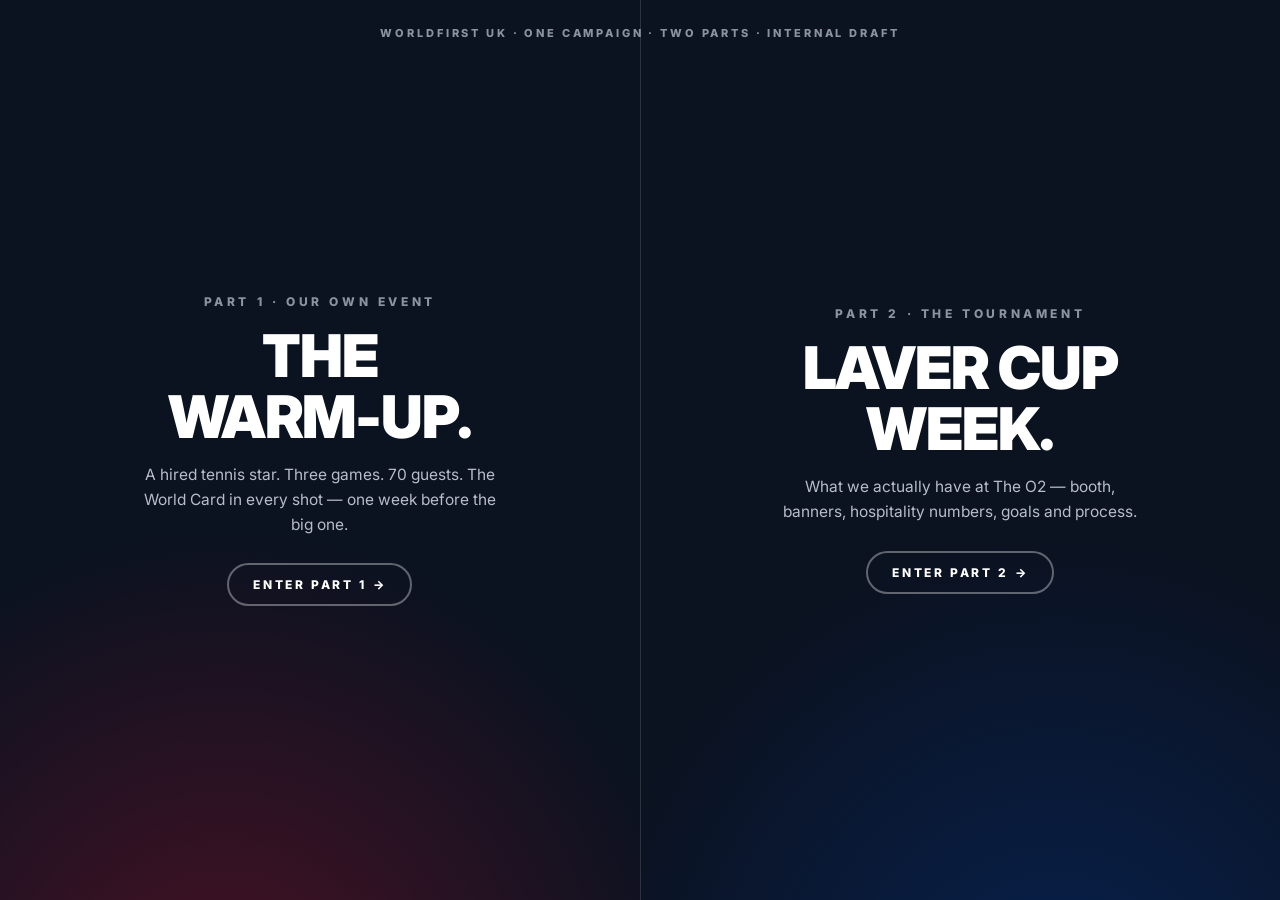
==== commit 8744f3e0: "Split-gate site: landing with clickable left/right halves, Part 1 and Part 2 as separate decks, shar" ====
--- a/index.html
+++ b/index.html
@@ -4,688 +4,32 @@
 <meta charset="UTF-8">
 <meta name="viewport" content="width=device-width, initial-scale=1.0">
 <meta name="robots" content="noindex, nofollow">
-<title>The Warm-Up + Laver Cup Week — WorldFirst UK campaign</title>
+<title>WorldFirst UK — The Warm-Up + Laver Cup Week</title>
 <link rel="preconnect" href="https://fonts.googleapis.com">
 <link href="https://fonts.googleapis.com/css2?family=Inter:wght@400;500;600;800;900&display=swap" rel="stylesheet">
-<style>
-:root{
-  --ink:#0B1220; --grey:#5B6472; --line:#E6E8EC; --paper:#FFFFFF; --soft:#F6F7F9;
-  --europe:#003DA5; --world:#C8102E; --wf:#FF0051;
-}
-*{margin:0;padding:0;box-sizing:border-box}
-html{scroll-snap-type:y mandatory;scroll-behavior:smooth}
-body{font-family:'Inter',-apple-system,'Segoe UI',sans-serif;color:var(--ink);background:var(--paper)}
-.slide{min-height:100vh;scroll-snap-align:start;display:flex;align-items:center;position:relative;overflow:hidden;padding:72px 7vw}
-.wrap{max-width:1120px;margin:0 auto;width:100%;position:relative;z-index:2}
-.ghost{position:absolute;right:2vw;bottom:-2vw;font-size:26vw;font-weight:900;color:rgba(11,18,32,.04);line-height:1;z-index:1;user-select:none}
-.dark .ghost{color:rgba(255,255,255,.04)}
-.kicker{font-size:12px;font-weight:800;letter-spacing:.26em;text-transform:uppercase;color:var(--grey);margin-bottom:20px;display:flex;align-items:center;gap:12px}
-.kicker::before{content:"";width:34px;height:2px;background:var(--wf)}
-h1{font-size:clamp(44px,7vw,96px);line-height:.98;font-weight:900;letter-spacing:-.025em}
-h2{font-size:clamp(30px,4.4vw,54px);line-height:1.04;font-weight:900;letter-spacing:-.02em;margin-bottom:24px}
-h3{font-size:17px;font-weight:800;margin-bottom:8px}
-p.lead{font-size:clamp(17px,1.55vw,20px);line-height:1.6;color:var(--grey);max-width:58ch}
-.num{position:absolute;top:28px;right:7vw;font-size:11px;font-weight:800;letter-spacing:.2em;color:#B9BFC9;z-index:3}
-.strip{position:absolute;left:0;right:0;bottom:0;height:44px;display:flex;align-items:center;justify-content:space-between;padding:0 7vw;font-size:10.5px;font-weight:800;letter-spacing:.18em;text-transform:uppercase;color:#B9BFC9;border-top:1px solid var(--line);z-index:3;background:inherit}
-.dark .strip{border-top-color:#1E2A40;color:#3A4250}
-.chip{display:inline-flex;align-items:center;font-size:10.5px;font-weight:800;letter-spacing:.14em;text-transform:uppercase;padding:5px 11px;border-radius:100px;white-space:nowrap;margin-bottom:12px}
-.chip.pink{background:var(--wf);color:#fff}
-.chip.blue{background:#E8EFFB;color:var(--europe)}
-.chip.red{background:#FBEAEA;color:var(--world)}
-.chip.grey{background:#EDF0F4;color:#39414E}
-.chip.draft{background:#FFF3E8;color:#9A4B00}
-.grid2{display:grid;grid-template-columns:1fr 1fr;gap:22px}
-.grid3{display:grid;grid-template-columns:repeat(3,1fr);gap:18px}
-.grid4{display:grid;grid-template-columns:repeat(4,1fr);gap:16px}
-.card{background:var(--soft);border:1px solid var(--line);border-radius:18px;padding:24px 26px}
-.card p{font-size:15px;line-height:1.6;color:var(--grey)}
-.card ul{margin:8px 0 0 18px}
-.card li{font-size:15px;line-height:1.65;color:#39414E;margin-bottom:7px}
-.dark{background:var(--ink);color:#fff}
-.dark .kicker{color:#8B93A1}
-.dark p.lead{color:#B7BDC9}
-.dark .card{background:#111A2B;border-color:#1E2A40}
-.dark .card p,.dark .card li{color:#B7BDC9}
-.dark h3{color:#fff}
-.tbl{width:100%;border-collapse:collapse;margin-top:6px}
-.tbl th{font-size:11px;letter-spacing:.14em;text-transform:uppercase;color:var(--grey);text-align:left;padding:10px 14px;border-bottom:2px solid var(--ink)}
-.tbl td{font-size:15px;line-height:1.5;padding:13px 14px;border-bottom:1px solid var(--line);vertical-align:top}
-.tbl td:first-child{font-weight:700}
-.rec{background:#FFF5F8}
-.foot{margin-top:28px;font-size:13px;color:#9AA1AC;line-height:1.6}
-.dots{position:fixed;right:18px;top:50%;transform:translateY(-50%);display:flex;flex-direction:column;gap:9px;z-index:50}
-.dots a{width:8px;height:8px;border-radius:50%;background:#D4D8DF;transition:.2s}
-.dots a.on{background:var(--wf);transform:scale(1.35)}
-.bar{position:fixed;top:0;left:0;height:4px;background:linear-gradient(90deg,var(--europe),var(--wf),var(--world));width:0;z-index:60;transition:width .15s}
-.trow{display:grid;grid-template-columns:180px 1fr;gap:18px;padding:15px 0;border-bottom:1px solid var(--line);align-items:baseline}
-.trow .when{font-weight:900;font-size:16px}
-.trow .what{font-size:15.5px;line-height:1.6;color:#39414E}
-.trow .what b{color:var(--ink)}
-.hot{color:var(--world);font-weight:800}
-/* image drop-in slots */
-.ph{position:relative;border:2px dashed #C9CFD8;border-radius:18px;background:repeating-linear-gradient(45deg,#FAFBFC,#FAFBFC 12px,#F3F5F8 12px,#F3F5F8 24px);display:flex;align-items:center;justify-content:center;overflow:hidden}
-.ph .tag{position:absolute;top:12px;left:12px;background:var(--ink);color:#fff;font-size:10.5px;font-weight:800;letter-spacing:.14em;padding:4px 10px;border-radius:100px}
-.ph .cap{font-size:12.5px;color:#8B93A1;text-align:center;padding:0 18px;line-height:1.5;max-width:34ch}
-.dark .ph{border-color:#2A3650;background:repeating-linear-gradient(45deg,#0E1626,#0E1626 12px,#121B2E 12px,#121B2E 24px)}
-.dark .ph .tag{background:var(--wf)}
-.r169{aspect-ratio:16/9}
-.r34{aspect-ratio:3/4}
-.r45{aspect-ratio:4/5}
-.hero2{display:grid;grid-template-columns:1.1fr .9fr;gap:34px;align-items:center}
-.face{width:44px;height:44px;border-radius:50%;object-fit:cover;flex:0 0 44px;background:#E6E8EC}
-.tcell{display:flex;align-items:center;gap:12px}
-.faces{display:flex;gap:6px}
-.wikilink{font-size:10.5px;font-weight:800;letter-spacing:.08em;color:var(--europe);text-decoration:none;border-bottom:1.5px solid #B9CCEB;white-space:nowrap}
-.wikilink:hover{color:var(--wf);border-bottom-color:var(--wf)}
-.dark .tbl th{color:#8B93A1;border-bottom-color:#fff}
-.dark .tbl td{border-bottom-color:#1E2A40;color:#B7BDC9}
-.dark .tbl td:first-child{color:#fff}
-.goal .big{font-size:34px;font-weight:900;letter-spacing:-.01em;margin:6px 0 2px}
-.goal .unit{font-size:12px;font-weight:800;letter-spacing:.14em;text-transform:uppercase;color:var(--grey)}
-@media(max-width:900px){
-  .grid2,.grid3,.grid4,.hero2{grid-template-columns:1fr}
-  .slide{padding:56px 6vw 72px}
-  .dots{display:none}
-  .trow{grid-template-columns:1fr;gap:4px}
-  .tbl{font-size:13px}.tbl td,.tbl th{padding:8px}
-  .ghost{display:none}
-}
-</style>
+<link rel="stylesheet" href="styles.css">
+<style>body{background:var(--ink)}</style>
 </head>
 <body>
-<div class="bar" id="bar"></div>
-<nav class="dots" id="dots"></nav>
-
-<!-- 01 COVER -->
-<section class="slide" id="s1">
-  <div class="num">WORLDFIRST UK · CAMPAIGN CONCEPT · DRAFT V2</div>
-  <div class="ghost">01</div>
-  <div class="wrap">
-    <div class="hero2">
-      <div>
-        <div class="kicker">One campaign, two parts</div>
-        <div style="margin-bottom:16px"><span class="chip pink">PART 1 · THE WARM-UP — THIS EVENT · SLIDES 1–11</span><span class="chip grey" style="margin-left:8px">PART 2 · LAVER CUP WEEK · SLIDES 12–17</span></div>
-        <h1>PART 1<span style="color:var(--wf)">:</span><br>THE<br>WARM-UP<span style="color:var(--wf)">.</span></h1>
-        <p class="lead" style="margin-top:20px">We hire a famous tennis player. We put them on a London court one week before the Laver Cup. Our clients, partners and employees play three short games against them. We film everything.</p>
-        <p class="lead" style="margin-top:12px">The hero prop in every shot: the physical <b>WorldFirst World Card</b>, in the star's hand. Part 2 of this deck covers everything we run during Laver Cup week itself — and the combined goals.</p>
-      </div>
-      <figure class="ph r34" data-id="V01"><span class="tag">V01 · DROP-IN</span><span class="cap">Cover hero — empty court at night, blue half / red half, one ball on the line</span></figure>
+<div class="gatehead"><span>WorldFirst UK · One campaign · Two parts · Internal draft</span></div>
+<div class="gate">
+  <a class="half p1" href="part1.html">
+    <div class="inner">
+      <div class="pnum">Part 1 · Our own event</div>
+      <h2>THE<br>WARM-UP.</h2>
+      <p>A hired tennis star. Three games. 70 guests. The World Card in every shot — one week before the big one.</p>
+      <span class="enter">Enter Part 1 →</span>
     </div>
-  </div>
-  <div class="strip"><span>Part 1 · The Warm-Up · WorldFirst UK</span><span>Visual slots V01–V15 = AI stills to drop in</span></div>
-</section>
-
-<!-- 02 WHY -->
-<section class="slide" id="s2">
-  <div class="num">02 · WHY THIS IDEA</div>
-  <div class="ghost">02</div>
-  <div class="wrap">
-    <div class="kicker">The problem, and how this fixes it</div>
-    <h2>Our Laver Cup deal has no people in it.</h2>
-    <div class="grid3">
-      <div class="card">
-        <span class="chip red">Problem</span>
-        <h3>No faces to build on</h3>
-        <p>Our rights: a logo, a booth, some tickets. No player images. No Alcaraz in the UK. Campaigns need people — we have none.</p>
-      </div>
-      <div class="card">
-        <span class="chip blue">Fix</span>
-        <h3>Hire our own star</h3>
-        <p>We pay one well-known player directly. Their face, name and footage become ours to use — fully cleared, for a year.</p>
-      </div>
-      <div class="card">
-        <span class="chip blue">Fix</span>
-        <h3>Hold it the week before</h3>
-        <p>Not during the tournament — one week earlier. No event restrictions apply, and London's tennis buzz amplifies us for free.</p>
-      </div>
+  </a>
+  <div class="mid"></div>
+  <a class="half p2" href="part2.html">
+    <div class="inner">
+      <div class="pnum">Part 2 · The tournament</div>
+      <h2>LAVER CUP<br>WEEK.</h2>
+      <p>What we actually have at The O2 — booth, banners, hospitality numbers, goals and process.</p>
+      <span class="enter">Enter Part 2 →</span>
     </div>
-    <div class="grid2" style="margin-top:22px">
-      <div class="card">
-        <span class="chip pink">The theme</span>
-        <h3>The World Card is the hero prop</h3>
-        <p>Every key image puts the physical <b>WorldFirst World Card</b> in the star's hand — held up like a trophy, signed like an autograph card, laid on the net like a challenge. One product, one image system, across the whole campaign.</p>
-      </div>
-      <figure class="ph r169" data-id="V14"><span class="tag">V14 · DROP-IN</span><span class="cap">The star holds the World Card up to camera, courtside light</span></figure>
-    </div>
-    <p class="lead" style="margin-top:20px"><b>One rule:</b> we never use the words "Laver Cup" in the creative. The timing, the city and the red-blue look make the connection for us — legally and cleanly.</p>
-  </div>
-  <div class="strip"><span>Part 1 · The Warm-Up · WorldFirst UK</span><span>02</span></div>
-</section>
-
-<!-- 03 FORMAT -->
-<section class="slide" id="s3">
-  <div class="num">03 · THE EVENT</div>
-  <div class="ghost">03</div>
-  <div class="wrap">
-    <div class="kicker">One court · one afternoon · about 3 hours</div>
-    <h2>One point against a pro.</h2>
-    <div class="hero2">
-      <div>
-        <div class="card" style="margin-bottom:18px">
-          <span class="chip grey">How it runs</span>
-          <ul>
-            <li><b>The arrival.</b> The star walks on and holds up the World Card: "Win a game, and I'll sign it."</li>
-            <li><b>Game 1 · The One-Point Showdown.</b> You — or you and a teammate — against the pro. One point. Ninety seconds of glory, or a great story either way.</li>
-            <li><b>Game 2 · Return the Rocket.</b> The pro serves at full speed. Touch it and the crowd roars. Return it and you go into the grand draw twice.</li>
-            <li><b>Game 3 · The Derby — Antom (Blue) vs WorldFirst (Red).</b> Sister brands, one trophy. Guests drafted into two squads; the star plays a set for each side.</li>
-            <li><b>The grand draw.</b> Game winners go into the hat. On court at the end: <b>Laver Cup hospitality tickets</b> for the weekend + <b>the signed WorldFirst gift set</b>. Drawn inside our private event, which keeps it within the ticket rules.</li>
-          </ul>
-        </div>
-        <div class="card">
-          <span class="chip grey">Why it works</span>
-          <p>One point is winnable enough that everyone tries. Every point is a ready-made 20-second video, and every player gets their clip by QR within minutes. Clients attend by private invitation, which keeps us inside the hospitality rules.</p>
-          <p style="margin-top:10px"><b>Guest list:</b> 50 clients &amp; partners · 20 KOLs &amp; ambassadors · plus our employees. Everyone plays.</p>
-        </div>
-      </div>
-      <div>
-        <figure class="ph r169" data-id="V06" style="margin-bottom:16px"><span class="tag">V06 · DROP-IN</span><span class="cap">Ball frozen above the net, office worker braced to return</span></figure>
-        <div class="card">
-          <span class="chip grey">The gift shelf — WorldFirst-branded, signed live by the star</span>
-          <ul>
-            <li><b>The Big Card</b> — a giant World Card replica, signed and framed. The grand-draw hero gift.</li>
-            <li>Red WorldFirst rackets and ball tubes, signed on the day</li>
-            <li>Your own fight-poster print, signed by the star</li>
-          </ul>
-          <p style="margin-top:8px">Nothing Laver-Cup-branded — we don't hold merch rights, and we don't need them.</p>
-        </div>
-      </div>
-    </div>
-  </div>
-  <div class="strip"><span>Part 1 · The Warm-Up · WorldFirst UK</span><span>03</span></div>
-</section>
-
-<!-- 04 CAST -->
-<section class="slide dark" id="s4">
-  <div class="num">04 · THE PEOPLE</div>
-  <div class="ghost">04</div>
-  <div class="wrap">
-    <div class="kicker">Four roles — all of them ours to film</div>
-    <h2 style="color:#fff">The cast.</h2>
-    <div class="grid4">
-      <div>
-        <figure class="ph r34" data-id="V02" style="margin-bottom:12px"><span class="tag">V02</span><span class="cap">The pro, from behind, walking out of the tunnel</span></figure>
-        <h3>The Star</h3>
-        <p style="color:#B7BDC9;font-size:14px;line-height:1.6">The hired player. Charming on camera, ruthless on court. Contracted so we can use their face and name all year — with the World Card in hand in every hero shot.</p>
-      </div>
-      <div>
-        <figure class="ph r34" data-id="V03" style="margin-bottom:12px"><span class="tag">V03</span><span class="cap">The CFO — boxing-poster portrait, blue background</span></figure>
-        <h3>The Challengers</h3>
-        <p style="color:#B7BDC9;font-size:14px;line-height:1.6">Our employees. Each gets a fight-night intro card and a mock training video before the event.</p>
-      </div>
-      <div>
-        <figure class="ph r34" data-id="V04" style="margin-bottom:12px"><span class="tag">V04</span><span class="cap">The analyst — same poster series, red background</span></figure>
-        <h3>The Friends</h3>
-        <p style="color:#B7BDC9;font-size:14px;line-height:1.6">Invited clients and partners. They play, they're filmed, their companies become part of the story.</p>
-      </div>
-      <div>
-        <figure class="ph r34" data-id="V07" style="margin-bottom:12px"><span class="tag">V07</span><span class="cap">The commentator at a courtside desk, vintage mic</span></figure>
-        <h3>The Commentator</h3>
-        <p style="color:#B7BDC9;font-size:14px;line-height:1.6">A dry, financial-news-style voice-over on every clip: "The CFO opened strong. The position collapsed."</p>
-      </div>
-    </div>
-  </div>
-  <div class="strip"><span>Part 1 · The Warm-Up · WorldFirst UK</span><span>04</span></div>
-</section>
-
-<!-- 05 TALENT -->
-<section class="slide" id="s5">
-  <div class="num">05 · THE STAR, PRICED</div>
-  <div class="ghost">05</div>
-  <div class="wrap">
-    <div class="kicker">Fee estimates only — real numbers come from agency quotes</div>
-    <h2>Who we hire, and what it costs.</h2>
-    <table class="tbl">
-      <tr><th>Option</th><th>Profile (examples of the tier)</th><th>Est. fee for one day*</th><th>Notes</th></tr>
-      <tr class="rec"><td>British legend ✦</td><td><div class="tcell"><img class="face" src="https://upload.wikimedia.org/wikipedia/commons/thumb/9/90/Tim_Henman_2006_Australian_Open.JPG/330px-Tim_Henman_2006_Australian_Open.JPG" alt="Tim Henman" onerror="this.style.display='none'"><span><b>Tim Henman</b> — retired, universally known in the UK, great with a crowd · <a class="wikilink" href="https://en.wikipedia.org/wiki/Tim_Henman" target="_blank" rel="noopener">WIKI ↗</a></span></div></td><td>£15–30k</td><td><b>Recommended.</b> Best recognition per pound. No schedule conflicts.</td></tr>
-      <tr class="rec"><td>Big-serve legend ✦</td><td><div class="tcell"><img class="face" src="https://upload.wikimedia.org/wikipedia/commons/thumb/6/60/Greg_Rusedski_2014.jpg/330px-Greg_Rusedski_2014.jpg" alt="Greg Rusedski" onerror="this.style.display='none'"><span><b>Greg Rusedski</b> — once the fastest serve in the world · <a class="wikilink" href="https://en.wikipedia.org/wiki/Greg_Rusedski" target="_blank" rel="noopener">WIKI ↗</a></span></div></td><td>£10–20k</td><td><b>Also recommended.</b> "Face the fastest serve in British history" sells itself.</td></tr>
-      <tr><td>Recent women's star</td><td><div class="tcell"><span class="faces"><img class="face" src="https://upload.wikimedia.org/wikipedia/commons/thumb/0/0a/Konta_RG19_%2829%29_%2848199186357%29.jpg/330px-Konta_RG19_%2829%29_%2848199186357%29.jpg" alt="Johanna Konta" onerror="this.style.display='none'"><img class="face" src="https://upload.wikimedia.org/wikipedia/commons/thumb/7/71/Robson_WM17_%285%29_%2835793473560%29.jpg/330px-Robson_WM17_%285%29_%2835793473560%29.jpg" alt="Laura Robson" onerror="this.style.display='none'"></span><span><b>Johanna Konta</b> <a class="wikilink" href="https://en.wikipedia.org/wiki/Johanna_Konta" target="_blank" rel="noopener">WIKI ↗</a> / <b>Laura Robson</b> <a class="wikilink" href="https://en.wikipedia.org/wiki/Laura_Robson" target="_blank" rel="noopener">WIKI ↗</a></span></div></td><td>£8–20k</td><td>Strong option; pair with a legend for a two-star event.</td></tr>
-      <tr><td>Current British pro</td><td><div class="tcell"><span class="faces"><img class="face" src="https://upload.wikimedia.org/wikipedia/commons/thumb/2/28/Dan_Evans_%282023_DC_Open%29_02_%28cropped2%29.jpg/330px-Dan_Evans_%282023_DC_Open%29_02_%28cropped2%29.jpg" alt="Dan Evans" onerror="this.style.display='none'"><img class="face" src="https://upload.wikimedia.org/wikipedia/commons/thumb/e/eb/Norrie_MCM23_%2817%29_%2852883520940%29.jpg/330px-Norrie_MCM23_%2817%29_%2852883520940%29.jpg" alt="Cameron Norrie" onerror="this.style.display='none'"></span><span><b>Dan Evans</b> <a class="wikilink" href="https://en.wikipedia.org/wiki/Dan_Evans_(tennis)" target="_blank" rel="noopener">WIKI ↗</a> / <b>Cam Norrie</b> <a class="wikilink" href="https://en.wikipedia.org/wiki/Cameron_Norrie" target="_blank" rel="noopener">WIKI ↗</a></span></div></td><td>£20–50k</td><td>Active-tour credibility, but training schedules make dates risky.</td></tr>
-      <tr><td>The dream</td><td><div class="tcell"><img class="face" src="https://upload.wikimedia.org/wikipedia/commons/thumb/b/bf/2015_Australian_Open_-_Andy_Murray_12_%28cropped%29.jpg/330px-2015_Australian_Open_-_Andy_Murray_12_%28cropped%29.jpg" alt="Andy Murray" onerror="this.style.display='none'"><span><b>Andy Murray</b> · <a class="wikilink" href="https://en.wikipedia.org/wiki/Andy_Murray" target="_blank" rel="noopener">WIKI ↗</a></span></div></td><td>£100k+</td><td>National-news level. Only if leadership wants a flagship moment.</td></tr>
-    </table>
-    <p class="foot">*One appearance day + 12 months of use on our own social and web channels (UK). Add 10–20% agency fee. Using the footage in paid ads costs more. Before signing anyone we check: no existing sponsorship with another payments/finance brand, clean public profile, free on the target date.<br><b>Two-star option:</b> one legend + one recent women's star ≈ £25–45k total — gives the Blue and Red teams a captain each and doubles the content.<br>Named players are examples of each tier, not confirmed targets. Profile photos and links: Wikipedia / Wikimedia Commons.</p>
-  </div>
-  <div class="strip"><span>Part 1 · The Warm-Up · WorldFirst UK</span><span>05</span></div>
-</section>
-
-<!-- 06 VENUE -->
-<section class="slide" id="s6">
-  <div class="num">06 · THE PLACE</div>
-  <div class="ghost">06</div>
-  <div class="wrap">
-    <div class="kicker">One court, half a day, in or near London</div>
-    <h2>Three venue options.</h2>
-    <div class="grid3">
-      <div>
-        <figure class="ph r169" data-id="V09" style="margin-bottom:12px"><span class="tag">V09</span><span class="cap">Classic English grass club, ivy clubhouse</span></figure>
-        <h3>A · The classic club</h3>
-        <p style="color:var(--grey);font-size:14.5px;line-height:1.6">Old, beautiful, instantly premium on camera. Est. £3–8k for a half day.</p>
-      </div>
-      <div>
-        <figure class="ph r169" data-id="V10" style="margin-bottom:12px"><span class="tag">V10</span><span class="cap">Modern indoor centre, blue courts, blank red/blue banners</span></figure>
-        <h3>B · The indoor centre</h3>
-        <p style="color:var(--grey);font-size:14.5px;line-height:1.6">Weatherproof, easy for filming and logistics. Est. £2–5k. The safe choice.</p>
-      </div>
-      <div>
-        <figure class="ph r169" data-id="V11" style="margin-bottom:12px"><span class="tag">V11</span><span class="cap">Docklands court, Canary Wharf skyline at dusk</span></figure>
-        <h3>C · The skyline court</h3>
-        <p style="color:var(--grey);font-size:14.5px;line-height:1.6">City backdrop, minutes from the office — clients can walk over. Est. £1–4k plus dressing.</p>
-      </div>
-    </div>
-    <p class="lead" style="margin-top:24px">Whichever we pick: <b>book an indoor backup.</b> It's London in September and we have one afternoon.</p>
-  </div>
-  <div class="strip"><span>Part 1 · The Warm-Up · WorldFirst UK</span><span>06</span></div>
-</section>
-
-<!-- 07 CONTENT -->
-<section class="slide" id="s7">
-  <div class="num">07 · THE CONTENT</div>
-  <div class="ghost">07</div>
-  <div class="wrap">
-    <div class="kicker">Shoot one afternoon, publish for a month</div>
-    <h2>Three weeks of content from one day.</h2>
-    <div class="grid3">
-      <div class="card">
-        <span class="chip blue">Before · Sept 1–14</span>
-        <ul>
-          <li>Announcement post: "We hired backup."</li>
-          <li>Challenger intro cards — fight-poster portraits of the CFO, the analyst, invited clients (V03/V04 style)</li>
-          <li>Mock training videos in the office (M04)</li>
-        </ul>
-      </div>
-      <div class="card">
-        <span class="chip pink">Event day · ~Sept 16</span>
-        <ul>
-          <li>Every point filmed; players get their clip by QR within minutes and post it themselves</li>
-          <li>A 60–90 second main film + 15-second cuts</li>
-          <li>The hero shot: the star holds up the World Card — our key image for the rest of the year</li>
-          <li>Client photos with the star — our star, our rights, no restrictions</li>
-        </ul>
-      </div>
-      <div class="card">
-        <span class="chip red">After · into tennis week</span>
-        <ul>
-          <li>Main film releases as London tennis week starts: "The warm-up is over."</li>
-          <li>Commentator recaps run all tournament week</li>
-          <li>Footage feeds our OOH, the O2 booth screens, the website and sales decks all year</li>
-        </ul>
-      </div>
-    </div>
-    <div class="grid2" style="margin-top:18px">
-      <figure class="ph r169" data-id="V08"><span class="tag">V08 · DROP-IN</span><span class="cap">Hand holding phone with rally clip — the QR share moment</span></figure>
-      <figure class="ph r169" data-id="V12"><span class="tag">V12 · DROP-IN</span><span class="cap">The O2 across the Thames at dusk — "tennis week arrives"</span></figure>
-    </div>
-  </div>
-  <div class="strip"><span>Part 1 · The Warm-Up · WorldFirst UK</span><span>07</span></div>
-</section>
-
-<!-- 07B AMPLIFICATION -->
-<section class="slide" id="s7b">
-  <div class="num">07·B · AMPLIFICATION</div>
-  <div class="ghost">7B</div>
-  <div class="wrap">
-    <div class="kicker">Voices that carry this beyond our own channels</div>
-    <h2>Three megaphones on the court.</h2>
-    <div class="grid3">
-      <div class="card">
-        <span class="chip blue">The star's voice</span>
-        <h3>The player amplifies us</h3>
-        <p>A Henman-tier name brings national recognition and broadcast relationships. We write <b>one post on the player's own channels</b> into the contract, and we invite their media contacts to the court.</p>
-      </div>
-      <div class="card">
-        <span class="chip pink">KOLs on court</span>
-        <h3>Creators play the gauntlet</h3>
-        <p>We invite UK business and sport creators to take their one point — losing to a legend IS the content. They post their own clips to their own audiences. We also buy them O2 tickets for tennis-week follow-up content.</p>
-      </div>
-      <div class="card">
-        <span class="chip red">Brand ambassadors</span>
-        <h3>Clients with a voice</h3>
-        <p>Our brand-ambassador clients get court time, a photo with the star, and first priority in the grand draw. PR builds a story around the flagship ambassador — their networks are exactly our buyer audience.</p>
-      </div>
-    </div>
-    <p class="lead" style="margin-top:24px">Twenty of the seventy guest places are reserved for KOLs and brand ambassadors. Every guest leaves holding ready-made content: their clip, their photo with the star, their intro card. Amplification is built into the event, not bolted on afterwards.</p>
-  </div>
-  <div class="strip"><span>Part 1 · The Warm-Up · WorldFirst UK</span><span>07·B</span></div>
-</section>
-
-<!-- 08 GOALS -->
-<section class="slide dark" id="s8">
-  <div class="num">08 · GOALS &amp; REPORTING</div>
-  <div class="ghost">08</div>
-  <div class="wrap">
-    <div class="kicker">Act 1 goals — The Warm-Up · reported internally</div>
-    <h2 style="color:#fff">Three goals. Numbers first, noise second.</h2>
-    <div class="grid3">
-      <div class="card goal g1">
-        <span class="chip blue">Goal 1 · Awareness</span>
-        <h3>More of the UK knows WorldFirst</h3>
-        <div class="big" style="color:#7FA3E8">5M+</div>
-        <div class="unit">campaign impressions (draft)</div>
-        <ul>
-          <li>UK share of voice during tennis week vs. September baseline</li>
-          <li>Branded search uplift in the UK</li>
-          <li>Main film views + clip reach</li>
-        </ul>
-      </div>
-      <div class="card goal g2">
-        <span class="chip pink">Goal 2 · Engagement</span>
-        <h3>Clients feel closer to us</h3>
-        <div class="big" style="color:#FF7D95">70</div>
-        <div class="unit">guests: 50 clients &amp; partners + 20 KOLs &amp; ambassadors</div>
-        <ul>
-          <li>Guests who attend and play</li>
-          <li>Guests who post their own clip (target: 50%+)</li>
-          <li>Follow-up meeting booked within 72 hours for every hosted client</li>
-        </ul>
-      </div>
-      <div class="card goal g3">
-        <span class="chip red">Goal 3 · New revenue</span>
-        <h3>New customers, new money</h3>
-        <div class="big" style="color:#F08A8A">90-day</div>
-        <div class="unit">new-revenue attribution window</div>
-        <ul>
-          <li>Leads and account sign-ups from the campaign</li>
-          <li>New-customer revenue attributed within 90 days — <b>the primary commercial measure</b></li>
-          <li>NFM tracked internally as the secondary metric</li>
-        </ul>
-      </div>
-    </div>
-    <div class="card" style="margin-top:18px">
-      <span class="chip draft">Alignment note</span>
-      <p>This mirrors how the team has agreed to be measured: <b>new-customer revenue as the headline target</b> (co-owned with the commercial/KA teams), NFM as the internal secondary metric, and leadership's standing rule that <b>every hospitality seat is reported on business return, not attendance</b>. Report lands in the standard format: business results first, then reach numbers. Draft targets to be agreed with commercial before the plan ships.</p>
-    </div>
-  </div>
-  <div class="strip"><span>Part 1 · The Warm-Up · WorldFirst UK</span><span>08</span></div>
-</section>
-
-<!-- 09 TIMELINE -->
-<section class="slide" id="s9">
-  <div class="num">09 · TIMELINE</div>
-  <div class="ghost">09</div>
-  <div class="wrap">
-    <div class="kicker">Ten weeks out</div>
-    <h2>Book the star before Europe goes on holiday.</h2>
-    <div>
-      <div class="trow"><div class="when">Jul 14–18</div><div class="what"><b>Send the agency brief</b> (below) · place venue holds · check the idea with the sports-sponsorship team · write the signed WorldFirst gift set into the talent contract.</div></div>
-      <div class="trow"><div class="when">By Jul 31</div><div class="what"><span class="hot">Hard deadline:</span> shortlist the player and lock the client invite list. <b>Decision-makers across Europe are away in August.</b></div></div>
-      <div class="trow"><div class="when">August</div><div class="what">Sign the contract · confirm the venue · book production · choose the employee challengers · build the content templates.</div></div>
-      <div class="trow"><div class="when">Sept 1–14</div><div class="what">Teasers go live: announcement, intro cards, training videos.</div></div>
-      <div class="trow"><div class="when">~Sept 16</div><div class="what"><b>THE WARM-UP.</b> One court, one afternoon, every point filmed.</div></div>
-      <div class="trow"><div class="when">Sept 19 →</div><div class="what">Main film out as tennis week starts · commentator recaps all week · client follow-ups within 72 hours · 90-day revenue tracking begins.</div></div>
-    </div>
-  </div>
-  <div class="strip"><span>Part 1 · The Warm-Up · WorldFirst UK</span><span>09</span></div>
-</section>
-
-<!-- 10 BUDGET -->
-<section class="slide" id="s10">
-  <div class="num">10 · BUDGET</div>
-  <div class="ghost">10</div>
-  <div class="wrap">
-    <div class="kicker">Rough bands — quotes will sharpen them</div>
-    <h2>Three sizes.</h2>
-    <table class="tbl">
-      <tr><th>Cost line</th><th>Lean</th><th>Standard ✦</th><th>Flagship</th></tr>
-      <tr><td>Player (day + 12-month organic use)</td><td>£10–20k</td><td>£25–45k (two stars)</td><td>£100k+ (Murray tier)</td></tr>
-      <tr><td>Venue + dressing</td><td>£2–4k</td><td>£4–8k</td><td>£8–15k</td></tr>
-      <tr><td>Production (crew, edit, QR clips)</td><td>£12–18k</td><td>£18–30k</td><td>£40–60k</td></tr>
-      <tr><td>Prizes + gifts</td><td>£3–5k</td><td>£5–8k</td><td>£10k</td></tr>
-      <tr><td>Client hospitality</td><td>£2–4k</td><td>£5–10k</td><td>£15k+</td></tr>
-      <tr><td><b>Total</b></td><td><b>~£30–50k</b></td><td><b>~£60–100k</b></td><td><b>~£175k+</b></td></tr>
-    </table>
-    <p class="foot">For scale: two weeks on one mid-size London billboard can cost more than the whole Lean version — and this produces footage we own and reuse for a year.</p>
-  </div>
-  <div class="strip"><span>Part 1 · The Warm-Up · WorldFirst UK</span><span>10</span></div>
-</section>
-
-<!-- 11 RULES & NEXT -->
-<section class="slide dark" id="s11">
-  <div class="num">11 · RULES &amp; NEXT STEPS</div>
-  <div class="ghost">11</div>
-  <div class="wrap">
-    <div class="kicker">Stay clean · move fast</div>
-    <h2 style="color:#fff">The rules, and what happens next.</h2>
-    <div class="grid2">
-      <div class="card">
-        <h3>Rules we follow</h3>
-        <ul>
-          <li>Never say "Laver Cup" in our creative. The player is "a British tennis legend". Timing does the rest.</li>
-          <li>Check the player has no deal with another payments or banking brand before we sign.</li>
-          <li>Clients attend by private invitation only. Laver Cup tickets may be prizes <b>inside</b> the closed event — never in public marketing.</li>
-          <li>All gifts are WorldFirst-branded, signed live by our hired star. We produce nothing with Laver Cup branding.</li>
-          <li>Everyone on camera signs a filming release. Usage rights written into the player's contract.</li>
-          <li>Show the plan to the sports-sponsorship team before the agency brief goes out.</li>
-        </ul>
-      </div>
-      <div class="card">
-        <h3>The agency brief — ready to send</h3>
-        <p style="font-size:14.5px;line-height:1.7">"UK fintech seeks a well-known British tennis name (retired preferred) for one London appearance day around 16 September: playing short challenge games against staff and guests, signing a set of WorldFirst-branded gifts, light filming, 12 months' use on our own channels. No conflicts with payments/banking sponsors. Budget £10–45k depending on profile. Please send options, fees and availability by 25 July."</p>
-        <h3 style="margin-top:18px">Decisions needed this week</h3>
-        <ul>
-          <li>Approve concept + budget band (Lean / Standard / Flagship)</li>
-          <li>Approve the gift set (the Big Card, rackets, posters)</li>
-          <li>Confirm the date window (~Sept 16)</li>
-          <li>Name the owner for the client invite list</li>
-        </ul>
-      </div>
-    </div>
-    <p class="foot" style="color:#5B6472">THE WARM-UP · WorldFirst UK · draft v2 · built on the team's One-Point-Slam and prize ideas · fees are estimates until agencies quote · visual slots V01–V13 ready for AI stills</p>
-  </div>
-  <div class="strip"><span>Part 1 · The Warm-Up · WorldFirst UK</span><span>11 · END OF PART 1</span></div>
-</section>
-
-<!-- 12 PART 2 DIVIDER -->
-<section class="slide dark" id="s12">
-  <div class="num">PART 2 · LAVER CUP WEEK</div>
-  <div class="ghost">P2</div>
-  <div class="wrap">
-    <div class="kicker">Source: team call, 9 July — nothing added beyond it</div>
-    <h2 style="color:#fff">Part 2: Laver Cup week — what we actually have.</h2>
-    <p class="lead">This part lists our confirmed and probable benefits for the tournament week, the numbers as we know them today, and the ideas the team put on the table. Where a number is unconfirmed, it says so.</p>
-    <div class="grid3" style="margin-top:24px">
-      <div class="card"><span class="chip red">Hard limits</span><p>No player images anywhere on our channels. No photos with players outside the VIP allocation. Carlos does not visit the UK office — leadership decided he plays the tournament and nothing else here.</p></div>
-      <div class="card"><span class="chip grey">Status</span><p>Quotas are not final. The benefits deck we have is last year's, and several numbers are still in discussion with the sponsorship team. Everything marked TBC gets confirmed before invites go out.</p></div>
-      <div class="card"><span class="chip blue">What we can use</span><p>Our booth presence, our own people, our own banners, and the Laver Cup logo. That is the full list — the plan below is built only from these.</p></div>
-    </div>
-  </div>
-  <div class="strip"><span>Part 2 · Laver Cup Week · WorldFirst UK</span><span>12</span></div>
-</section>
-
-<!-- 13 AT THE VENUE -->
-<section class="slide" id="s13">
-  <div class="num">13 · AT THE VENUE &amp; AROUND IT</div>
-  <div class="ghost">13</div>
-  <div class="wrap">
-    <div class="kicker">Presence during the week</div>
-    <h2>Blue booth. Red touches. Our logo.</h2>
-    <div class="grid2">
-      <div class="card">
-        <span class="chip blue">The booth</span>
-        <h3>Outside the stadium, mostly blue</h3>
-        <p>The booth is ANI blue, but our logo is on it. There's a digital tennis game on a screen. We can add red elements — red vs blue is the event's own theme. Per the sponsorship team, we can invite KOLs here, and we can bring clients by.</p>
-      </div>
-      <div class="card">
-        <span class="chip red">The fan zone</span>
-        <h3>Our people wear red</h3>
-        <p>UK employees join the fan zone in red jerseys — visibly "part of the reds". Low cost, real presence, and our own people are content we're allowed to film.</p>
-      </div>
-      <div class="card">
-        <span class="chip red">OOH — red beside blue</span>
-        <h3>Our banner next to theirs</h3>
-        <p>A+ is placing a banner in London. We place a red version near it — our logo plus a line like "The Road to WorldFirst" (or sharper). Red against blue reads as the event without using anything we don't own.</p>
-      </div>
-      <div class="card">
-        <span class="chip grey">Online reuse</span>
-        <h3>Same creative, our channels</h3>
-        <p>The banner creative runs again on our website and socials for brand lift. Social rule stays: no player images — our people, our booth, our banners, the Laver logo only.</p>
-      </div>
-    </div>
-  </div>
-  <div class="strip"><span>Part 2 · Laver Cup Week · WorldFirst UK</span><span>13</span></div>
-</section>
-
-<!-- 14 HOSPITALITY NUMBERS -->
-<section class="slide" id="s14">
-  <div class="num">14 · HOSPITALITY — THE NUMBERS</div>
-  <div class="ghost">14</div>
-  <div class="wrap">
-    <div class="kicker">As known today — quotas TBC with the sponsorship team</div>
-    <h2>Small numbers. Choose carefully.</h2>
-    <table class="tbl">
-      <tr><th>Benefit</th><th>Numbers</th><th>Rules &amp; notes</th></tr>
-      <tr><td>Federer breakfast</td><td>60 seats total this year (up from ~40). WF had <b>6</b> last year — reconfirming; we'll push for a couple more</td><td>Super-high-level guests only, no KOLs. First name on the list: our flagship UK ambassador client. PR piece around him, the company and the breakfast; LinkedIn post if filming is allowed (TBC).</td></tr>
-      <tr><td>VIP club</td><td>~40 people across all of ANI, pre-selected. WF share: <b>4–6 max</b></td><td>These 40 watch the matches, join the back-of-house tour, and get the photos with tennis stars. Mercedes transport and VIP hotels attached.</td></tr>
-      <tr><td>Opening gala</td><td><b>1–2</b> senior WF people</td><td>Leadership decision on who.</td></tr>
-      <tr><td>Coin toss / stage moment</td><td>1 person across all of ANI</td><td>Not worth planning around — skip.</td></tr>
-      <tr><td>Purchased tickets</td><td>As many as we buy</td><td>For KOLs and extra guests. Also the pool for a ticket competition (run privately — tickets never appear in public marketing).</td></tr>
-      <tr><td>Signed items</td><td>Small quantity — to request</td><td>Ask for Carlos-signed items (e.g. tennis balls) as gifts for top customers and ambassadors during the tournament period. Flagged as possible; needs the formal ask.</td></tr>
-    </table>
-    <p class="foot">Also known: we will <b>not</b> have our own photographer — ANI and Laver Cup manage all filming and materials. Brand ads inside the broadcast are not part of our package.</p>
-  </div>
-  <div class="strip"><span>Part 2 · Laver Cup Week · WorldFirst UK</span><span>14</span></div>
-</section>
-
-<!-- 15 IDEAS ON THE TABLE -->
-<section class="slide" id="s15">
-  <div class="num">15 · IDEAS ON THE TABLE</div>
-  <div class="ghost">15</div>
-  <div class="wrap">
-    <div class="kicker">What the team proposed on the call — credited</div>
-    <h2>Five people, one direction.</h2>
-    <div class="grid2">
-      <div class="card">
-        <span class="chip blue">Alice</span>
-        <ul>
-          <li><b>Europe vs The World content</b> — playful head-to-head profiles: a UK e-com seller vs a seller from a Team World country; customers sorted into the two camps</li>
-          <li><b>"Local wins, global rules"</b> — content series frame: you compete with the world, but you can't win without trading with it</li>
-          <li><b>Build-up customer tennis tournament</b> at Edgbaston Priory, Birmingham — where lawn tennis was invented</li>
-          <li><b>Ticket / breakfast competition</b> using purchased tickets</li>
-        </ul>
-      </div>
-      <div class="card">
-        <span class="chip red">Kaka</span>
-        <ul>
-          <li><b>One Point Slam</b> — anyone plays one point, even against a pro; last one standing wins a big prize</li>
-          <li>Film every highlight; players scan a <b>QR code to get their video</b> and share it on LinkedIn — logo visible in frame</li>
-          <li>Open to KOLs and partners — each turn takes 1–2 minutes, so many can play</li>
-        </ul>
-      </div>
-      <div class="card">
-        <span class="chip pink">Steven</span>
-        <ul>
-          <li><b>Red OOH beside the A+ blue banner</b> + "The Road to WorldFirst"; reuse online for brand lift</li>
-          <li>Employees in red at the fan zone; KOLs invited to the booth games</li>
-        </ul>
-      </div>
-      <div class="card">
-        <span class="chip grey">Julia &amp; Sylvia</span>
-        <ul>
-          <li><b>Julia</b> — ambassador LinkedIn posts from the breakfast (if filming is allowed); consolidated the real quota numbers</li>
-          <li><b>Sylvia</b> — the plan must be layered and comprehensive: awareness + activation + acquisition + the seat plan, at different times. An activation alone has limited reach.</li>
-        </ul>
-      </div>
-    </div>
-    <p class="lead" style="margin-top:20px"><b>Part 1 of this deck — The Warm-Up — is the merge of Alice's tournament and Kaka's One Point Slam</b>, moved to London the week before the event.</p>
-  </div>
-  <div class="strip"><span>Part 2 · Laver Cup Week · WorldFirst UK</span><span>15</span></div>
-</section>
-
-<!-- 16 ACT 2 GOALS -->
-<section class="slide" id="s16">
-  <div class="num">16 · ACT 2 GOALS</div>
-  <div class="ghost">16</div>
-  <div class="wrap">
-    <div class="kicker">The rule from the call: every proposal carries one clear goal</div>
-    <h2>Pick the goal first. Then the idea.</h2>
-    <p class="lead">Agreed on the call: the purpose is not to show we sponsor the Laver Cup — it's to <b>use</b> the Laver Cup to drive one of three goals. Targets get numbers once quotas are confirmed.</p>
-    <div class="grid3" style="margin-top:22px">
-      <div class="card goal">
-        <span class="chip blue">Goal option 1</span>
-        <h3>Brand awareness</h3>
-        <ul>
-          <li>Carried by: OOH red-beside-blue, online reuse, fan-zone reds</li>
-          <li>Measure: reach and UK brand lift during the week</li>
-        </ul>
-      </div>
-      <div class="card goal">
-        <span class="chip pink">Goal option 2</span>
-        <h3>Customer engagement</h3>
-        <ul>
-          <li>Carried by: breakfast seats, VIP club places, booth visits, signed gifts</li>
-          <li>Measure: the right ~10 people hosted well (6 breakfast + 4–6 VIP, TBC)</li>
-        </ul>
-      </div>
-      <div class="card goal">
-        <span class="chip red">Goal option 3</span>
-        <h3>Customer acquisition</h3>
-        <ul>
-          <li>Carried by: KOL content, ticket competition, One Point Slam clips shared on LinkedIn</li>
-          <li>Measure: leads and new accounts from the campaign window</li>
-        </ul>
-      </div>
-    </div>
-    <p class="foot">Per Sylvia's point: these are layers that run at different times, not competing options — but each proposal we submit names one primary goal.</p>
-  </div>
-  <div class="strip"><span>Part 2 · Laver Cup Week · WorldFirst UK</span><span>16</span></div>
-</section>
-
-<!-- 17 PROCESS & COMBINED -->
-<section class="slide dark" id="s17">
-  <div class="num">17 · PROCESS &amp; COMBINED VIEW</div>
-  <div class="ghost">17</div>
-  <div class="wrap">
-    <div class="kicker">The agreed way forward, and both acts together</div>
-    <h2 style="color:#fff">Three proposals. One combined report.</h2>
-    <div class="grid2">
-      <div class="card">
-        <h3>The process agreed on the call</h3>
-        <ul>
-          <li>1 · Draft up to <b>three proposals, each with one named goal</b> (awareness / engagement / acquisition)</li>
-          <li>2 · Share in the team group chat first — everyone adds ideas</li>
-          <li>3 · Pick one or two options</li>
-          <li>4 · Check with the sponsorship team (Daniel): is it doable, can any benefit be extended</li>
-          <li>5 · Then take it to the UK team to execute</li>
-          <li>Julia leads the KOL component throughout</li>
-        </ul>
-      </div>
-      <div class="card">
-        <h3>Both acts, one scorecard</h3>
-        <ul>
-          <li><b>Awareness:</b> Act 1 film + clips, plus Act 2 OOH and online reuse — one combined reach number</li>
-          <li><b>Engagement:</b> Act 1's 70 guests, plus Act 2's ~10 VIP seats (TBC) — every hosted name followed up</li>
-          <li><b>Acquisition:</b> leads and new accounts across the whole campaign window — reported the way the team now measures: <b>new-customer revenue as the headline, NFM as the secondary metric</b></li>
-        </ul>
-        <p style="margin-top:10px">One report after the tournament covers both acts — results first, reach second.</p>
-      </div>
-    </div>
-    <p class="foot" style="color:#5B6472">THE WARM-UP + LAVER CUP WEEK · WorldFirst UK · Part 2 built strictly from the 9 July team call · quotas TBC · fees and targets draft</p>
-  </div>
-  <div class="strip"><span>The Warm-Up + Laver Cup Week · WorldFirst UK</span><span>17 · END</span></div>
-</section>
-
-<script>
-const slides=[...document.querySelectorAll('.slide')];
-const dots=document.getElementById('dots');
-slides.forEach((s,i)=>{const a=document.createElement('a');a.href='#'+s.id;dots.appendChild(a);});
-const das=[...dots.children];
-function sync(){
-  const y=window.scrollY+innerHeight/2;
-  let idx=0;
-  slides.forEach((s,i)=>{if(s.offsetTop<=y)idx=i;});
-  das.forEach((d,i)=>d.classList.toggle('on',i===idx));
-  const max=document.body.scrollHeight-innerHeight;
-  document.getElementById('bar').style.width=(max?window.scrollY/max*100:0)+'%';
-}
-addEventListener('scroll',sync,{passive:true});sync();
-addEventListener('keydown',e=>{
-  if(['ArrowDown','PageDown',' '].includes(e.key)){e.preventDefault();nav(1);}
-  if(['ArrowUp','PageUp'].includes(e.key)){e.preventDefault();nav(-1);}
-});
-function nav(dir){
-  const y=window.scrollY+innerHeight/2;
-  let idx=0;slides.forEach((s,i)=>{if(s.offsetTop<=y)idx=i;});
-  const t=slides[Math.min(slides.length-1,Math.max(0,idx+dir))];
-  t.scrollIntoView({behavior:'smooth'});
-}
-</script>
+  </a>
+</div>
 </body>
 </html>
--- a/styles.css
+++ b/styles.css
@@ -0,0 +1,105 @@
+:root{
+  --ink:#0B1220; --grey:#5B6472; --line:#E6E8EC; --paper:#FFFFFF; --soft:#F6F7F9;
+  --europe:#003DA5; --world:#C8102E; --wf:#FF0051;
+}
+*{margin:0;padding:0;box-sizing:border-box}
+html{scroll-snap-type:y mandatory;scroll-behavior:smooth}
+body{font-family:'Inter',-apple-system,'Segoe UI',sans-serif;color:var(--ink);background:var(--paper)}
+.slide{min-height:100vh;scroll-snap-align:start;display:flex;align-items:center;position:relative;overflow:hidden;padding:72px 7vw}
+.wrap{max-width:1120px;margin:0 auto;width:100%;position:relative;z-index:2}
+.ghost{position:absolute;right:2vw;bottom:-2vw;font-size:26vw;font-weight:900;color:rgba(11,18,32,.04);line-height:1;z-index:1;user-select:none}
+.dark .ghost{color:rgba(255,255,255,.04)}
+.kicker{font-size:12px;font-weight:800;letter-spacing:.26em;text-transform:uppercase;color:var(--grey);margin-bottom:20px;display:flex;align-items:center;gap:12px}
+.kicker::before{content:"";width:34px;height:2px;background:var(--wf)}
+h1{font-size:clamp(44px,7vw,96px);line-height:.98;font-weight:900;letter-spacing:-.025em}
+h2{font-size:clamp(30px,4.4vw,54px);line-height:1.04;font-weight:900;letter-spacing:-.02em;margin-bottom:24px}
+h3{font-size:17px;font-weight:800;margin-bottom:8px}
+p.lead{font-size:clamp(17px,1.55vw,20px);line-height:1.6;color:var(--grey);max-width:58ch}
+.num{position:absolute;top:28px;right:7vw;font-size:11px;font-weight:800;letter-spacing:.2em;color:#B9BFC9;z-index:3}
+.strip{position:absolute;left:0;right:0;bottom:0;height:44px;display:flex;align-items:center;justify-content:space-between;padding:0 7vw;font-size:10.5px;font-weight:800;letter-spacing:.18em;text-transform:uppercase;color:#B9BFC9;border-top:1px solid var(--line);z-index:3;background:inherit}
+.dark .strip{border-top-color:#1E2A40;color:#3A4250}
+.chip{display:inline-flex;align-items:center;font-size:10.5px;font-weight:800;letter-spacing:.14em;text-transform:uppercase;padding:5px 11px;border-radius:100px;white-space:nowrap;margin-bottom:12px}
+.chip.pink{background:var(--wf);color:#fff}
+.chip.blue{background:#E8EFFB;color:var(--europe)}
+.chip.red{background:#FBEAEA;color:var(--world)}
+.chip.grey{background:#EDF0F4;color:#39414E}
+.chip.draft{background:#FFF3E8;color:#9A4B00}
+.grid2{display:grid;grid-template-columns:1fr 1fr;gap:22px}
+.grid3{display:grid;grid-template-columns:repeat(3,1fr);gap:18px}
+.grid4{display:grid;grid-template-columns:repeat(4,1fr);gap:16px}
+.card{background:var(--soft);border:1px solid var(--line);border-radius:18px;padding:24px 26px}
+.card p{font-size:15px;line-height:1.6;color:var(--grey)}
+.card ul{margin:8px 0 0 18px}
+.card li{font-size:15px;line-height:1.65;color:#39414E;margin-bottom:7px}
+.dark{background:var(--ink);color:#fff}
+.dark .kicker{color:#8B93A1}
+.dark p.lead{color:#B7BDC9}
+.dark .card{background:#111A2B;border-color:#1E2A40}
+.dark .card p,.dark .card li{color:#B7BDC9}
+.dark h3{color:#fff}
+.tbl{width:100%;border-collapse:collapse;margin-top:6px}
+.tbl th{font-size:11px;letter-spacing:.14em;text-transform:uppercase;color:var(--grey);text-align:left;padding:10px 14px;border-bottom:2px solid var(--ink)}
+.tbl td{font-size:15px;line-height:1.5;padding:13px 14px;border-bottom:1px solid var(--line);vertical-align:top}
+.tbl td:first-child{font-weight:700}
+.rec{background:#FFF5F8}
+.foot{margin-top:28px;font-size:13px;color:#9AA1AC;line-height:1.6}
+.dots{position:fixed;right:18px;top:50%;transform:translateY(-50%);display:flex;flex-direction:column;gap:9px;z-index:50}
+.dots a{width:8px;height:8px;border-radius:50%;background:#D4D8DF;transition:.2s}
+.dots a.on{background:var(--wf);transform:scale(1.35)}
+.bar{position:fixed;top:0;left:0;height:4px;background:linear-gradient(90deg,var(--europe),var(--wf),var(--world));width:0;z-index:60;transition:width .15s}
+.trow{display:grid;grid-template-columns:180px 1fr;gap:18px;padding:15px 0;border-bottom:1px solid var(--line);align-items:baseline}
+.trow .when{font-weight:900;font-size:16px}
+.trow .what{font-size:15.5px;line-height:1.6;color:#39414E}
+.trow .what b{color:var(--ink)}
+.hot{color:var(--world);font-weight:800}
+/* image drop-in slots */
+.ph{position:relative;border:2px dashed #C9CFD8;border-radius:18px;background:repeating-linear-gradient(45deg,#FAFBFC,#FAFBFC 12px,#F3F5F8 12px,#F3F5F8 24px);display:flex;align-items:center;justify-content:center;overflow:hidden}
+.ph .tag{position:absolute;top:12px;left:12px;background:var(--ink);color:#fff;font-size:10.5px;font-weight:800;letter-spacing:.14em;padding:4px 10px;border-radius:100px}
+.ph .cap{font-size:12.5px;color:#8B93A1;text-align:center;padding:0 18px;line-height:1.5;max-width:34ch}
+.dark .ph{border-color:#2A3650;background:repeating-linear-gradient(45deg,#0E1626,#0E1626 12px,#121B2E 12px,#121B2E 24px)}
+.dark .ph .tag{background:var(--wf)}
+.r169{aspect-ratio:16/9}
+.r34{aspect-ratio:3/4}
+.r45{aspect-ratio:4/5}
+.hero2{display:grid;grid-template-columns:1.1fr .9fr;gap:34px;align-items:center}
+.face{width:44px;height:44px;border-radius:50%;object-fit:cover;flex:0 0 44px;background:#E6E8EC}
+.tcell{display:flex;align-items:center;gap:12px}
+.faces{display:flex;gap:6px}
+.wikilink{font-size:10.5px;font-weight:800;letter-spacing:.08em;color:var(--europe);text-decoration:none;border-bottom:1.5px solid #B9CCEB;white-space:nowrap}
+.wikilink:hover{color:var(--wf);border-bottom-color:var(--wf)}
+.dark .tbl th{color:#8B93A1;border-bottom-color:#fff}
+.dark .tbl td{border-bottom-color:#1E2A40;color:#B7BDC9}
+.dark .tbl td:first-child{color:#fff}
+.goal .big{font-size:34px;font-weight:900;letter-spacing:-.01em;margin:6px 0 2px}
+.goal .unit{font-size:12px;font-weight:800;letter-spacing:.14em;text-transform:uppercase;color:var(--grey)}
+/* site nav on part pages */
+.sitenav{position:fixed;top:14px;left:14px;z-index:80;display:flex;gap:8px}
+.sitenav a{font-size:10.5px;font-weight:800;letter-spacing:.14em;text-transform:uppercase;padding:7px 13px;border-radius:100px;text-decoration:none;background:rgba(11,18,32,.85);color:#fff;border:1px solid rgba(255,255,255,.18)}
+.sitenav a:hover{background:var(--wf)}
+/* split gate landing */
+.gate{display:flex;min-height:100vh;background:var(--ink)}
+.gate a.half{flex:1;display:flex;align-items:center;justify-content:center;text-decoration:none;position:relative;overflow:hidden;transition:flex .45s cubic-bezier(.22,.61,.36,1)}
+.gate a.half:hover{flex:1.35}
+.half .inner{text-align:center;padding:48px 32px;position:relative;z-index:2}
+.half .pnum{font-size:12px;font-weight:800;letter-spacing:.3em;color:#8B93A1;margin-bottom:16px;text-transform:uppercase}
+.half h2{color:#fff;font-size:clamp(34px,4.6vw,64px);margin-bottom:16px}
+.half p{color:#B7BDC9;font-size:15.5px;line-height:1.6;max-width:36ch;margin:0 auto 26px}
+.half .enter{display:inline-block;font-size:12px;font-weight:800;letter-spacing:.22em;text-transform:uppercase;color:#fff;border:2px solid rgba(255,255,255,.35);padding:12px 24px;border-radius:100px;transition:.25s}
+.half:hover .enter{background:#fff;color:var(--ink);border-color:#fff}
+.half::before{content:"";position:absolute;inset:0;opacity:.55;transition:.45s}
+.half.p1::before{background:radial-gradient(120% 90% at 35% 115%,rgba(200,16,46,.6),transparent 62%)}
+.half.p2::before{background:radial-gradient(120% 90% at 65% 115%,rgba(0,61,165,.65),transparent 62%)}
+.half:hover::before{opacity:.95}
+.gate .mid{width:1px;background:rgba(255,255,255,.14)}
+.gatehead{position:fixed;top:0;left:0;right:0;z-index:5;display:flex;justify-content:center;padding:26px;pointer-events:none}
+.gatehead span{font-size:11px;font-weight:800;letter-spacing:.26em;text-transform:uppercase;color:#8B93A1}
+@media(max-width:900px){
+  .grid2,.grid3,.grid4,.hero2{grid-template-columns:1fr}
+  .slide{padding:56px 6vw 72px}
+  .dots{display:none}
+  .trow{grid-template-columns:1fr;gap:4px}
+  .tbl{font-size:13px}.tbl td,.tbl th{padding:8px}
+  .ghost{display:none}
+  .gate{flex-direction:column}
+  .gate .mid{width:auto;height:1px}
+}
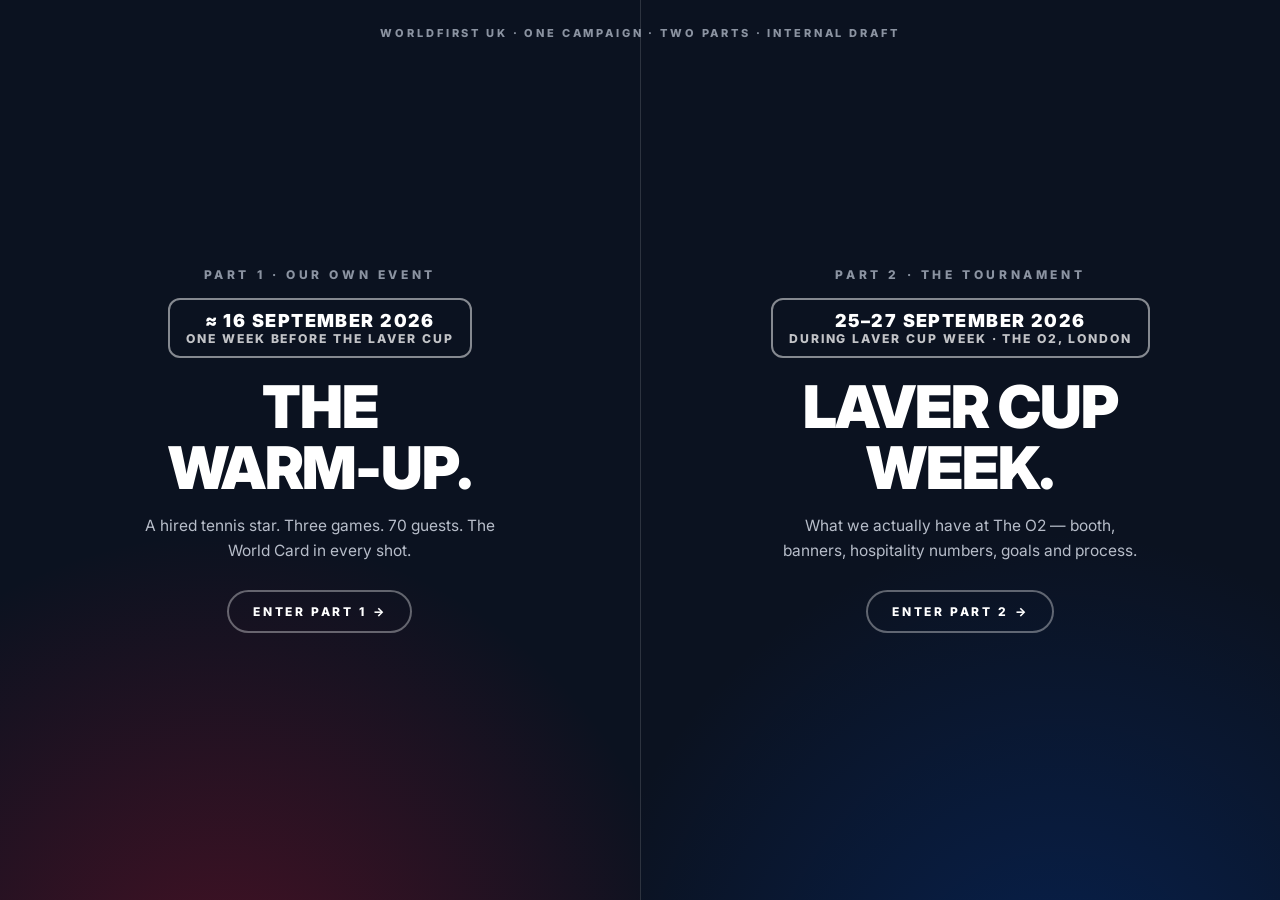
==== commit 0622adf3: "Explicit date banners: gate halves + both covers show before/during Laver Cup timing Co-Authored-By:" ====
--- a/index.html
+++ b/index.html
@@ -16,8 +16,9 @@
   <a class="half p1" href="part1.html">
     <div class="inner">
       <div class="pnum">Part 1 · Our own event</div>
+      <div class="gdate">≈ 16 September 2026<small>One week BEFORE the Laver Cup</small></div>
       <h2>THE<br>WARM-UP.</h2>
-      <p>A hired tennis star. Three games. 70 guests. The World Card in every shot — one week before the big one.</p>
+      <p>A hired tennis star. Three games. 70 guests. The World Card in every shot.</p>
       <span class="enter">Enter Part 1 →</span>
     </div>
   </a>
@@ -25,6 +26,7 @@
   <a class="half p2" href="part2.html">
     <div class="inner">
       <div class="pnum">Part 2 · The tournament</div>
+      <div class="gdate">25–27 September 2026<small>DURING Laver Cup week · The O2, London</small></div>
       <h2>LAVER CUP<br>WEEK.</h2>
       <p>What we actually have at The O2 — booth, banners, hospitality numbers, goals and process.</p>
       <span class="enter">Enter Part 2 →</span>
--- a/styles.css
+++ b/styles.css
@@ -72,10 +72,23 @@
 .dark .tbl td:first-child{color:#fff}
 .goal .big{font-size:34px;font-weight:900;letter-spacing:-.01em;margin:6px 0 2px}
 .goal .unit{font-size:12px;font-weight:800;letter-spacing:.14em;text-transform:uppercase;color:var(--grey)}
+/* real images */
+figure.pic{border-radius:18px;overflow:hidden;position:relative;background:#0E1626}
+.pic img{width:100%;height:100%;object-fit:cover;display:block}
+.pic .cap2{position:absolute;bottom:10px;left:10px;background:rgba(11,18,32,.82);color:#fff;font-size:10px;font-weight:800;letter-spacing:.12em;padding:4px 10px;border-radius:100px;text-transform:uppercase;z-index:2}
 /* site nav on part pages */
 .sitenav{position:fixed;top:14px;left:14px;z-index:80;display:flex;gap:8px}
 .sitenav a{font-size:10.5px;font-weight:800;letter-spacing:.14em;text-transform:uppercase;padding:7px 13px;border-radius:100px;text-decoration:none;background:rgba(11,18,32,.85);color:#fff;border:1px solid rgba(255,255,255,.18)}
 .sitenav a:hover{background:var(--wf)}
+/* explicit date banners */
+.datebar{display:inline-flex;align-items:center;gap:12px;font-weight:900;letter-spacing:.06em;border:2.5px solid;border-radius:14px;padding:12px 18px;margin:4px 0 18px;font-size:clamp(15px,1.6vw,20px);line-height:1.25;text-transform:uppercase}
+.datebar small{display:block;font-size:.62em;font-weight:800;letter-spacing:.18em;opacity:.75}
+.datebar.red{border-color:var(--world);color:var(--world);background:#FBEAEA}
+.datebar.blue{border-color:var(--europe);color:var(--europe);background:#E8EFFB}
+.dark .datebar.red{background:rgba(200,16,46,.14);color:#FF8FA0;border-color:#FF8FA0}
+.dark .datebar.blue{background:rgba(0,61,165,.18);color:#7FA3E8;border-color:#7FA3E8}
+.gdate{display:inline-block;font-size:clamp(14px,1.4vw,18px);font-weight:900;letter-spacing:.08em;text-transform:uppercase;color:#fff;border:2px solid rgba(255,255,255,.5);border-radius:12px;padding:10px 16px;margin-bottom:18px}
+.gdate small{display:block;font-size:.68em;font-weight:800;letter-spacing:.16em;opacity:.75}
 /* split gate landing */
 .gate{display:flex;min-height:100vh;background:var(--ink)}
 .gate a.half{flex:1;display:flex;align-items:center;justify-content:center;text-decoration:none;position:relative;overflow:hidden;transition:flex .45s cubic-bezier(.22,.61,.36,1)}
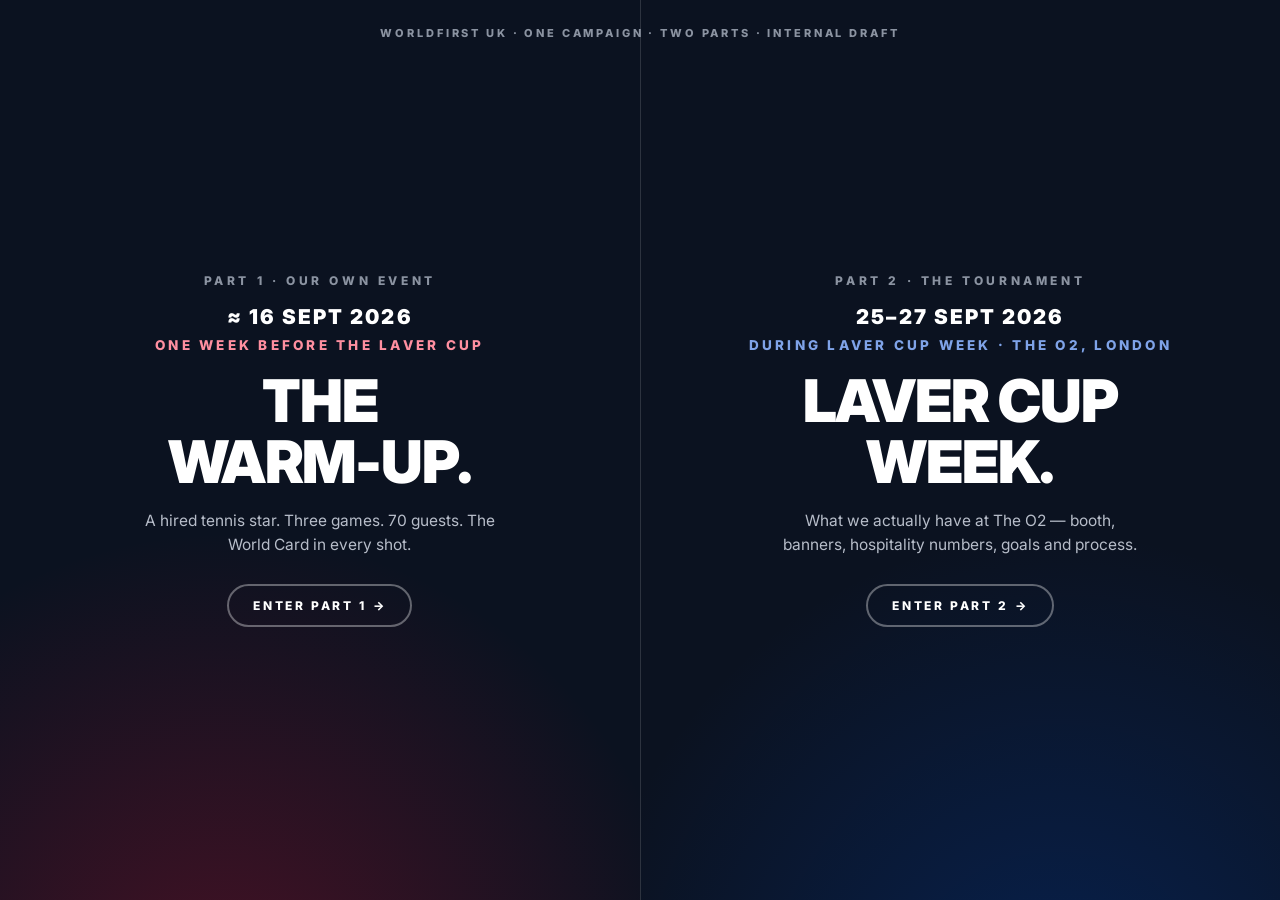
==== commit 0181a5b1: "Fix date treatment: kill boxed banners, pure typographic datelines in system hierarchy Co-Authored-B" ====
--- a/index.html
+++ b/index.html
@@ -16,7 +16,7 @@
   <a class="half p1" href="part1.html">
     <div class="inner">
       <div class="pnum">Part 1 · Our own event</div>
-      <div class="gdate">≈ 16 September 2026<small>One week BEFORE the Laver Cup</small></div>
+      <div class="gdate">≈ 16 Sept 2026<span>One week before the Laver Cup</span></div>
       <h2>THE<br>WARM-UP.</h2>
       <p>A hired tennis star. Three games. 70 guests. The World Card in every shot.</p>
       <span class="enter">Enter Part 1 →</span>
@@ -26,7 +26,7 @@
   <a class="half p2" href="part2.html">
     <div class="inner">
       <div class="pnum">Part 2 · The tournament</div>
-      <div class="gdate">25–27 September 2026<small>DURING Laver Cup week · The O2, London</small></div>
+      <div class="gdate">25–27 Sept 2026<span>During Laver Cup week · The O2, London</span></div>
       <h2>LAVER CUP<br>WEEK.</h2>
       <p>What we actually have at The O2 — booth, banners, hospitality numbers, goals and process.</p>
       <span class="enter">Enter Part 2 →</span>
--- a/styles.css
+++ b/styles.css
@@ -80,15 +80,18 @@
 .sitenav{position:fixed;top:14px;left:14px;z-index:80;display:flex;gap:8px}
 .sitenav a{font-size:10.5px;font-weight:800;letter-spacing:.14em;text-transform:uppercase;padding:7px 13px;border-radius:100px;text-decoration:none;background:rgba(11,18,32,.85);color:#fff;border:1px solid rgba(255,255,255,.18)}
 .sitenav a:hover{background:var(--wf)}
-/* explicit date banners */
-.datebar{display:inline-flex;align-items:center;gap:12px;font-weight:900;letter-spacing:.06em;border:2.5px solid;border-radius:14px;padding:12px 18px;margin:4px 0 18px;font-size:clamp(15px,1.6vw,20px);line-height:1.25;text-transform:uppercase}
-.datebar small{display:block;font-size:.62em;font-weight:800;letter-spacing:.18em;opacity:.75}
-.datebar.red{border-color:var(--world);color:var(--world);background:#FBEAEA}
-.datebar.blue{border-color:var(--europe);color:var(--europe);background:#E8EFFB}
-.dark .datebar.red{background:rgba(200,16,46,.14);color:#FF8FA0;border-color:#FF8FA0}
-.dark .datebar.blue{background:rgba(0,61,165,.18);color:#7FA3E8;border-color:#7FA3E8}
-.gdate{display:inline-block;font-size:clamp(14px,1.4vw,18px);font-weight:900;letter-spacing:.08em;text-transform:uppercase;color:#fff;border:2px solid rgba(255,255,255,.5);border-radius:12px;padding:10px 16px;margin-bottom:18px}
-.gdate small{display:block;font-size:.68em;font-weight:800;letter-spacing:.16em;opacity:.75}
+/* explicit dates — pure typography, no boxes */
+.dateline{font-size:clamp(18px,1.9vw,24px);font-weight:600;line-height:1.45;color:var(--grey);margin:14px 0 4px;max-width:58ch}
+.dateline b{font-weight:900;letter-spacing:-.01em}
+.dateline.red b{color:var(--world)}
+.dateline.blue b{color:var(--europe)}
+.dark .dateline{color:#8B93A1}
+.dark .dateline.red b{color:#FF8FA0}
+.dark .dateline.blue b{color:#7FA3E8}
+.gdate{font-size:clamp(16px,1.6vw,21px);font-weight:900;letter-spacing:.1em;text-transform:uppercase;color:#fff;margin-bottom:16px;line-height:1.3}
+.gdate span{display:block;font-size:.66em;letter-spacing:.24em;font-weight:800;margin-top:6px}
+.p1 .gdate span{color:#FF8FA0}
+.p2 .gdate span{color:#7FA3E8}
 /* split gate landing */
 .gate{display:flex;min-height:100vh;background:var(--ink)}
 .gate a.half{flex:1;display:flex;align-items:center;justify-content:center;text-decoration:none;position:relative;overflow:hidden;transition:flex .45s cubic-bezier(.22,.61,.36,1)}
